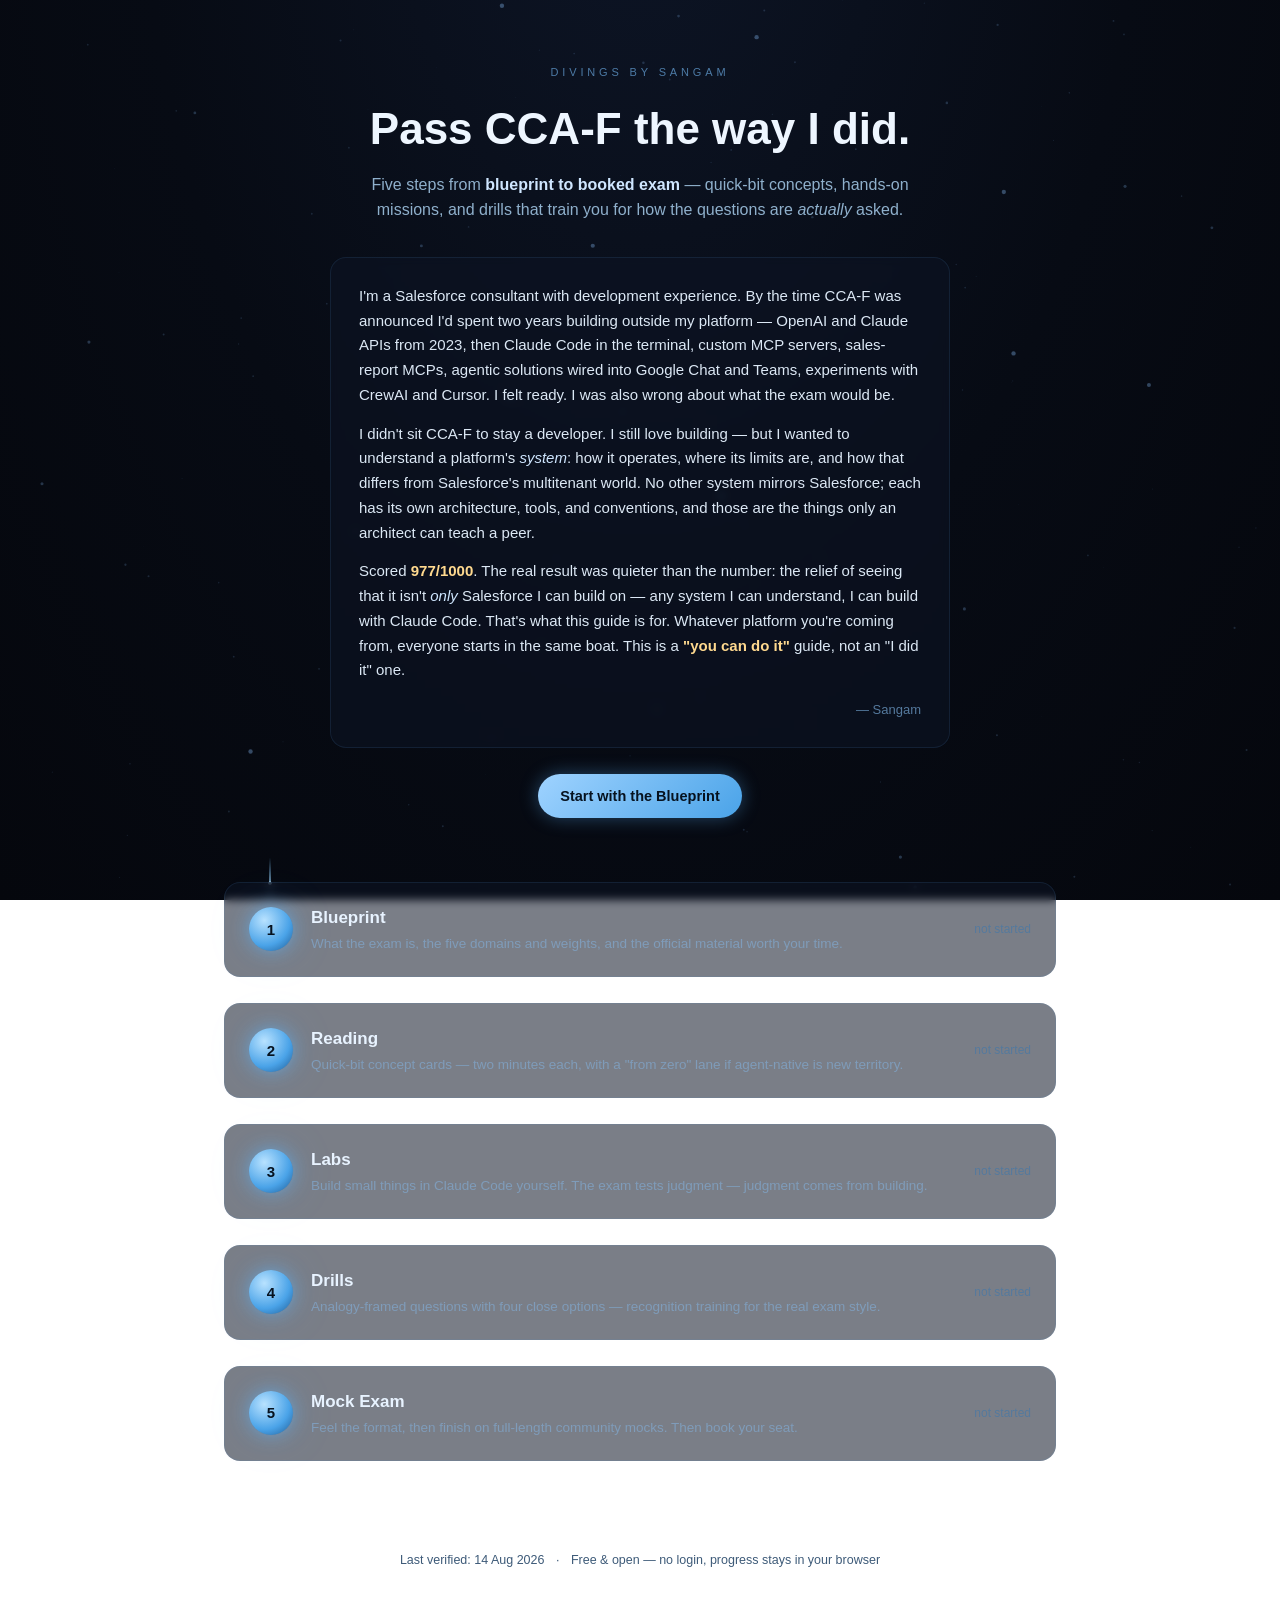
==== demos/scaffold-preview.html @ 406c4ef0 "chore: add smoke-test and preview-build scripts; document deploy setup in CLAUDE.md - scripts/smoke-" ====
<!doctype html>
<html lang="en">
<head>
<meta charset="utf-8">
<meta name="viewport" content="width=device-width, initial-scale=1">
<!-- GENERATED preview bundle: do not edit; run `node scripts/build-preview.js` -->
<title>[Preview] CCA-F Interactive Guide — Divings by Sangam</title>
<meta name="description" content="A free, interactive five-step study guide for the Claude Certified Architect – Foundations exam, built from a 977/1000 pass.">
<style>
/* CCA-F Interactive Guide — base design system (DIV-23)
   Identity: subtle ambient particle system (plan R16).
   Particles render on #ambient behind .wrap; text always sits on calm dark space. */

:root {
  --bg-deep: #05070d;
  --bg-mid: #070b14;
  --bg-glow: #0d1526;
  --ink: #dce8f5;
  --ink-strong: #eef6ff;
  --ink-muted: #8fb0cc;
  --ink-faint: #557a9e;
  --line: rgba(80, 140, 200, 0.14);
  --line-hover: rgba(120, 190, 255, 0.45);
  --card: rgba(13, 21, 38, 0.55);
  --accent: #4aa3e8;
  --accent-soft: rgba(90, 180, 255, 0.55);
  --gold: #f0b34a;
  --gold-soft: rgba(255, 190, 90, 0.55);
  --radius: 16px;
}

* { box-sizing: border-box; margin: 0; padding: 0; }
html { scroll-behavior: smooth; }
html, body { min-height: 100%; }

body {
  background: radial-gradient(ellipse at 50% -20%, var(--bg-glow) 0%, var(--bg-mid) 55%, var(--bg-deep) 100%);
  background-attachment: fixed;
  color: var(--ink);
  font-family: -apple-system, BlinkMacSystemFont, 'Segoe UI', Roboto, sans-serif;
  line-height: 1.55;
  overflow-x: hidden;
}

#ambient { position: fixed; inset: 0; z-index: 0; pointer-events: none; }

.wrap { position: relative; z-index: 1; max-width: 880px; margin: 0 auto; padding: 64px 24px 60px; }

/* ---------- hero ---------- */
.kicker { text-align: center; letter-spacing: 0.35em; text-transform: uppercase; font-size: 11px; color: #4d7ba6; }
.hero h1 { text-align: center; font-size: clamp(28px, 5vw, 44px); font-weight: 650; margin: 14px 0 10px; color: var(--ink-strong); }
.hero .sub { text-align: center; color: var(--ink-muted); font-size: 16px; max-width: 560px; margin: 0 auto; }
.hero .sub strong { color: #cfe6ff; font-weight: 600; }
.hero-cta { text-align: center; margin: 26px 0 0; }
.hero.compact { display: none; } /* hero hides on step pages */

/* hero story (DIV-25) */
.story {
  max-width: 620px; margin: 34px auto 0; padding: 26px 28px;
  background: var(--card); border: 1px solid var(--line); border-radius: var(--radius);
  backdrop-filter: blur(4px);
}
.story p { color: var(--ink); font-size: 15px; line-height: 1.65; }
.story p + p { margin-top: 14px; }
.story strong { color: #ffd98f; font-weight: 600; }
.story em { color: #cfe6ff; }
.story-sign { color: var(--ink-faint) !important; font-size: 13px !important; text-align: right; margin-top: 16px !important; }

/* blocker waypoints inside steps (DIV-25) */
.waypoint {
  margin: 26px 0 8px; padding: 20px 22px;
  border-left: 3px solid var(--gold); border-radius: 0 12px 12px 0;
  background: rgba(90, 65, 20, 0.14);
}
.wp-kicker { font-size: 11px; letter-spacing: 0.25em; text-transform: uppercase; color: #c9a35a; }
.waypoint h3 { font-size: 15.5px; color: #ffe9b8; font-weight: 600; margin-top: 6px; }
.waypoint p:not(.wp-kicker) { margin-top: 8px; color: #d9c08a; font-size: 14px; line-height: 1.6; }
.waypoint strong { color: #ffd98f; }
.waypoint em { color: #ffe9b8; font-style: italic; }

.btn {
  display: inline-block; padding: 11px 22px; border-radius: 999px;
  color: #06121f; text-decoration: none; font-weight: 600; font-size: 14.5px;
  background: linear-gradient(135deg, #9fd3ff, var(--accent));
  box-shadow: 0 0 18px rgba(90, 180, 255, 0.35);
  transition: transform 0.25s, box-shadow 0.25s;
}
.btn:hover { transform: translateY(-1px); box-shadow: 0 0 26px rgba(90, 180, 255, 0.5); }
.btn.ghost {
  background: none; color: #9fd7ff; border: 1px solid #1e3a5a; box-shadow: none;
}
.btn.ghost:hover { border-color: var(--line-hover); }

/* ---------- journey map ---------- */
.map { position: relative; display: flex; flex-direction: column; gap: 26px; margin-top: 64px; }

.step {
  position: relative; display: flex; gap: 18px; align-items: center;
  background: var(--card); border: 1px solid var(--line);
  border-radius: var(--radius); padding: 22px 24px;
  backdrop-filter: blur(4px);
  color: inherit; text-decoration: none;
  transition: border-color 0.3s, transform 0.3s;
}
.step:hover, .step:focus-visible { border-color: var(--line-hover); transform: translateY(-2px); outline: none; }
.step:focus-visible { box-shadow: 0 0 0 2px rgba(120, 190, 255, 0.5); }

.node {
  width: 44px; height: 44px; border-radius: 50%; flex: 0 0 44px;
  display: flex; align-items: center; justify-content: center;
  font-weight: 700; font-size: 15px; color: #06121f;
  background: radial-gradient(circle at 35% 30%, #b8e2ff, var(--accent) 60%, #1d5a94);
  box-shadow: 0 0 18px var(--accent-soft), 0 0 46px rgba(90, 180, 255, 0.18);
}
.step.done .node {
  background: radial-gradient(circle at 35% 30%, #ffe9b8, var(--gold) 60%, #a06614);
  box-shadow: 0 0 18px var(--gold-soft), 0 0 46px rgba(255, 190, 90, 0.18);
}

.step h3 { font-size: 17px; color: #e8f3ff; font-weight: 600; }
.step p { color: #7f9cba; font-size: 13.5px; margin-top: 3px; line-height: 1.45; }
.prog { margin-left: auto; font-size: 12px; color: var(--ink-faint); white-space: nowrap; padding-left: 12px; }
.step.done .prog { color: #c9a35a; }

/* ---------- step page ---------- */
.step-page { margin-top: 40px; }
.crumb { font-size: 13px; margin-bottom: 26px; }
.crumb a { color: #9fd7ff; text-decoration: none; }
.crumb a:hover { text-decoration: underline; }
.step-head { display: flex; align-items: center; gap: 16px; margin-bottom: 8px; }
.step-head .node { width: 38px; height: 38px; flex-basis: 38px; font-size: 13.5px; }
.step-head h2 { font-size: clamp(22px, 4vw, 30px); color: var(--ink-strong); font-weight: 650; }
.step-page .lede { color: var(--ink-muted); font-size: 15.5px; max-width: 640px; }

.placeholder {
  margin-top: 30px; border: 1px dashed rgba(80, 140, 200, 0.25);
  border-radius: var(--radius); padding: 34px 28px; text-align: center;
  color: var(--ink-faint); font-size: 14px; background: rgba(13, 21, 38, 0.35);
}
.placeholder b { color: var(--ink-muted); font-weight: 600; }

.step-nav { display: flex; justify-content: space-between; gap: 12px; margin-top: 34px; }

/* ---------- quick-bit cards (DIV-24) ---------- */
.step-prog { margin-left: auto; font-size: 12.5px; color: var(--ink-faint); white-space: nowrap; }

.cards { display: flex; flex-direction: column; gap: 22px; margin-top: 30px; }

.domain { margin-top: 44px; }
.domain:first-of-type { margin-top: 30px; }
.domain-head { display: flex; align-items: baseline; justify-content: space-between; gap: 14px; border-bottom: 1px solid rgba(80, 140, 200, 0.14); padding-bottom: 8px; }
.domain-head h3 { font-size: 15px; font-weight: 600; color: #a8cbe8; letter-spacing: 0.02em; }
.domain-meta { font-size: 12px; color: var(--ink-faint); white-space: nowrap; }
.domain .cards { margin-top: 18px; }

.card {
  background: var(--card); border: 1px solid var(--line);
  border-radius: var(--radius); padding: 22px 24px;
  backdrop-filter: blur(4px);
  transition: border-color 0.3s;
}
.card:hover { border-color: var(--line-hover); }
.card.read { border-color: rgba(255, 190, 90, 0.28); }

.card-head { display: flex; align-items: baseline; justify-content: space-between; gap: 14px; }
.card-head h3 { font-size: 16.5px; color: var(--ink-strong); font-weight: 600; display: inline; }
.card-head .mins { font-size: 12px; color: var(--ink-faint); margin-left: 10px; }

.mark {
  flex: 0 0 auto; cursor: pointer; font-size: 12.5px; font-weight: 600;
  color: #9fd7ff; background: none; border: 1px solid #1e3a5a; border-radius: 999px;
  padding: 6px 14px; transition: border-color 0.25s, color 0.25s, box-shadow 0.25s;
}
.mark:hover { border-color: var(--line-hover); }
.mark[aria-pressed="true"] {
  color: #ffd98f; border-color: rgba(255, 190, 90, 0.45);
  box-shadow: 0 0 12px rgba(255, 190, 90, 0.18);
}

.card .quick { margin-top: 12px; color: var(--ink); font-size: 14.5px; }
.card .quick p + p { margin-top: 10px; }
.card .quick strong { color: #cfe6ff; }

.card ul { margin: 10px 0 0 20px; }
.card li + li { margin-top: 7px; }
.card a { color: #9fd7ff; text-decoration: none; border-bottom: 1px solid rgba(120, 190, 255, 0.3); transition: border-color 0.25s; }
.card a:hover { border-color: var(--line-hover); }

.lane { margin-top: 12px; border-top: 1px solid rgba(80, 140, 200, 0.10); padding-top: 10px; }
.lane summary {
  cursor: pointer; list-style: none; font-size: 13px; color: #6fa5cf;
  transition: color 0.25s;
}
.lane summary::-webkit-details-marker { display: none; }
.lane summary::before { content: '▸ '; color: var(--ink-faint); }
.lane[open] summary::before { content: '▾ '; }
.lane summary:hover { color: #9fd7ff; }
.lane.twist summary { color: #c9a35a; }
.lane.twist summary:hover { color: #ffd98f; }

.lane-body { margin-top: 10px; color: var(--ink-muted); font-size: 14px; }
.lane-body p + p { margin-top: 10px; }
.lane[open] .lane-body { animation: lane-in 0.35s ease; }
@keyframes lane-in { from { opacity: 0; transform: translateY(-3px); } to { opacity: 1; transform: none; } }

@media (prefers-reduced-motion: reduce) {
  .lane[open] .lane-body { animation: none; }
  .card, .mark { transition: none; }
}

/* ---------- drills (DIV-29) ---------- */
.quiz .scenario { color: var(--ink); font-size: 14.5px; line-height: 1.6; }
.qnum {
  display: inline-block; margin-right: 10px; padding: 2px 9px; border-radius: 999px;
  font-size: 11.5px; font-weight: 700; color: #9fd7ff;
  border: 1px solid #1e3a5a; background: rgba(20, 30, 50, 0.6);
}
.opts { display: flex; flex-direction: column; gap: 10px; margin-top: 16px; }
.opt {
  display: flex; gap: 12px; align-items: flex-start; text-align: left;
  width: 100%; cursor: pointer; font-size: 14px; color: var(--ink);
  background: rgba(20, 30, 50, 0.45); border: 1px solid var(--line);
  border-radius: 10px; padding: 12px 14px;
  transition: border-color 0.25s, background 0.25s, opacity 0.3s;
}
.opt:hover:not([disabled]) { border-color: var(--line-hover); background: rgba(30, 50, 80, 0.5); }
.opt[disabled] { cursor: default; }
.opt .letter {
  flex: 0 0 auto; width: 22px; height: 22px; border-radius: 50%;
  display: flex; align-items: center; justify-content: center;
  font-size: 11.5px; font-weight: 700; color: #9fd7ff;
  border: 1px solid #1e3a5a;
}
.opt.right {
  border-color: rgba(255, 190, 90, 0.55); background: rgba(90, 65, 20, 0.25);
  box-shadow: 0 0 14px rgba(255, 190, 90, 0.15);
}
.opt.right .letter { color: #ffd98f; border-color: rgba(255, 190, 90, 0.5); }
.opt.chosen-wrong { border-color: rgba(140, 160, 190, 0.35); opacity: 0.75; }
.opt.faded { opacity: 0.45; }

.explain { margin-top: 16px; border-top: 1px solid rgba(80, 140, 200, 0.10); padding-top: 12px; }
.explain p { font-size: 13.5px; color: var(--ink-muted); margin-top: 8px; line-height: 1.55; }
.explain p b { color: #8fb8dc; }
.explain .exp-right { color: #d9c08a; }
.explain .exp-right b { color: #ffd98f; }

.drill-foot { text-align: center; margin-top: 36px; }

/* ---------- mock: external panel + booking CTA (DIV-30) ---------- */
.ext-panel { display: flex; flex-direction: column; gap: 14px; margin-top: 18px; }
.ext-mock {
  display: block; text-decoration: none; color: inherit;
  background: var(--card); border: 1px solid var(--line); border-radius: 12px;
  padding: 16px 18px; transition: border-color 0.3s, transform 0.3s;
}
.ext-mock:hover { border-color: var(--line-hover); transform: translateY(-1px); }
.ext-name { display: block; font-size: 14.5px; font-weight: 600; color: #cfe6ff; }
.ext-arrow { color: var(--ink-faint); font-weight: 400; }
.ext-note { display: block; margin-top: 5px; font-size: 13px; color: #7f9cba; line-height: 1.5; }

.book-cta {
  margin-top: 44px; text-align: center; padding: 30px 20px;
  border: 1px solid rgba(255, 190, 90, 0.2); border-radius: var(--radius);
  background: rgba(90, 65, 20, 0.12);
}
.book-cta p { color: #d9c08a; font-size: 14.5px; margin-bottom: 14px; }

/* ---------- footer ---------- */
.foot {
  margin-top: 90px; text-align: center; font-size: 12.5px; color: #3d5a78;
}
.foot .dot { margin: 0 8px; }

/* ---------- responsive ---------- */
@media (max-width: 560px) {
  .wrap { padding: 44px 16px 40px; }
  .step { padding: 18px 16px; }
  .prog { display: none; }
}

/* ---------- reduced motion: ambient animation off (R16) ---------- */
@media (prefers-reduced-motion: reduce) {
  html { scroll-behavior: auto; }
  .step, .btn { transition: none; }
}

</style>
</head>
<body>
<canvas id="ambient" aria-hidden="true"></canvas>

<div class="wrap">
  <header class="hero" id="hero">
    <p class="kicker">Divings by Sangam</p>
    <h1>Pass CCA-F the way I did.</h1>
    <p class="sub">
      Five steps from <strong>blueprint to booked exam</strong> — quick-bit concepts, hands-on
      missions, and drills that train you for how the questions are <em>actually</em> asked.
    </p>
    <div class="story" id="story">
      <!-- filled from CCAF_STORY.hero by app.js -->
    </div>
    <p class="hero-cta" id="hero-cta"><a class="btn" href="#/step/blueprint">Start with the Blueprint</a></p>
  </header>

  <main id="view" aria-live="polite">
    <!-- Journey Map or a step page renders here -->
  </main>

  <footer class="foot">
    <span>Last verified: <time id="last-verified" datetime="2026-08-14">14 Aug 2026</time></span>
    <span class="dot">·</span>
    <span>Free &amp; open — no login, progress stays in your browser</span>
  </footer>
</div>

<script>
/* Ambient particle layer (plan R16) — adapted from the approved reference
   demos/guide-particles-preview.html.
   Exposes window.CCAF_FX = { burst(x, y), setPathElement(el|null) }.
   prefers-reduced-motion: ambient animation fully disabled — static faint dots only. */

(function () {
  const cv = document.getElementById('ambient');
  if (!cv) return;
  const ctx = cv.getContext('2d');
  const reduced = matchMedia('(prefers-reduced-motion: reduce)').matches;
  const DPR = Math.min(devicePixelRatio || 1, 2);

  let W, H;
  function resize() {
    W = cv.width = innerWidth * DPR;
    H = cv.height = innerHeight * DPR;
    cv.style.width = innerWidth + 'px';
    cv.style.height = innerHeight + 'px';
  }
  resize();
  addEventListener('resize', resize);

  // three depth layers of slow drifting particles
  const layers = [
    { n: 90, speed: 0.02, size: 1.0, alpha: 0.35 },
    { n: 60, speed: 0.045, size: 1.6, alpha: 0.5 },
    { n: 30, speed: 0.08, size: 2.2, alpha: 0.7 },
  ];
  const dots = [];
  for (const L of layers) {
    for (let i = 0; i < L.n; i++) {
      dots.push({
        x: Math.random(), y: Math.random(),
        a: Math.random() * Math.PI * 2,
        tw: Math.random() * Math.PI * 2,
        burst: 0, // >0 while flying out of a completion burst
        L,
      });
    }
  }

  // sparks travelling down the journey path (only while a path element is registered)
  let pathEl = null;
  const sparks = [];
  function spawnSpark() {
    if (!pathEl || reduced) return;
    const r = pathEl.getBoundingClientRect();
    if (r.height < 10) return;
    sparks.push({ frac: 0, v: 0.0015 + Math.random() * 0.002 });
    if (sparks.length > 14) sparks.shift();
  }
  setInterval(spawnSpark, 700);

  const mouse = { x: -1e5, y: -1e5 };
  addEventListener('mousemove', (e) => { mouse.x = e.clientX * DPR; mouse.y = e.clientY * DPR; });

  function drawStatic() {
    // reduced-motion: one calm, motionless render
    ctx.clearRect(0, 0, W, H);
    for (const d of dots) {
      ctx.beginPath();
      ctx.fillStyle = `rgba(140,195,255,${d.L.alpha * 0.35})`;
      ctx.arc(d.x * W, d.y * H, d.L.size * DPR, 0, Math.PI * 2);
      ctx.fill();
    }
  }

  function draw(t) {
    requestAnimationFrame(draw);
    const time = t / 1000;
    ctx.clearRect(0, 0, W, H);

    for (const d of dots) {
      const boost = d.burst > 0 ? 40 : 1; // burst particles fly fast, then settle
      d.x += Math.cos(d.a) * d.L.speed * boost / 1000;
      d.y += Math.sin(d.a) * d.L.speed * boost / 1000;
      d.a += Math.sin(time * 0.1 + d.tw) * 0.002;
      if (d.burst > 0) d.burst -= 0.02;
      if (d.x < 0) d.x = 1; if (d.x > 1) d.x = 0;
      if (d.y < 0) d.y = 1; if (d.y > 1) d.y = 0;

      let px = d.x * W, py = d.y * H;
      // particles lean gently away from the cursor
      const dx = px - mouse.x, dy = py - mouse.y;
      const dist2 = dx * dx + dy * dy, R = 120 * DPR;
      if (dist2 < R * R) {
        const dist = Math.sqrt(dist2) + 1;
        const f = (1 - dist / R) * 14 * DPR;
        px += (dx / dist) * f; py += (dy / dist) * f;
      }

      const tw = 0.6 + 0.4 * Math.sin(time * 0.8 + d.tw);
      const warm = d.burst > 0;
      ctx.beginPath();
      ctx.fillStyle = warm
        ? `rgba(255,205,120,${0.5 + d.burst * 0.4})`
        : `rgba(140,195,255,${d.L.alpha * tw * 0.5})`;
      ctx.arc(px, py, d.L.size * DPR * tw, 0, Math.PI * 2);
      ctx.fill();
    }

    // journey-path line + sparks
    if (pathEl) {
      const r = pathEl.getBoundingClientRect();
      if (r.height > 10) {
        const px = (r.left + 46) * DPR; // through the node centers
        const yTop = r.top * DPR, yBot = r.bottom * DPR;
        const grad = ctx.createLinearGradient(0, yTop, 0, yBot);
        grad.addColorStop(0, 'rgba(120,190,255,0.10)');
        grad.addColorStop(1, 'rgba(120,190,255,0.03)');
        ctx.strokeStyle = grad;
        ctx.lineWidth = 1 * DPR;
        ctx.beginPath(); ctx.moveTo(px, yTop); ctx.lineTo(px, yBot); ctx.stroke();

        for (let i = sparks.length - 1; i >= 0; i--) {
          const s = sparks[i];
          s.frac += s.v;
          if (s.frac >= 1) { sparks.splice(i, 1); continue; }
          const yv = yTop + (yBot - yTop) * s.frac;
          const tail = 26 * DPR;
          const g = ctx.createLinearGradient(px, yv - tail, px, yv);
          g.addColorStop(0, 'rgba(120,200,255,0)');
          g.addColorStop(1, 'rgba(160,215,255,0.8)');
          ctx.strokeStyle = g;
          ctx.lineWidth = 1.6 * DPR;
          ctx.beginPath(); ctx.moveTo(px, yv - tail); ctx.lineTo(px, yv); ctx.stroke();
          ctx.beginPath();
          ctx.fillStyle = 'rgba(200,235,255,0.9)';
          ctx.arc(px, yv, 1.8 * DPR, 0, Math.PI * 2);
          ctx.fill();
        }
      }
    }
  }

  window.CCAF_FX = {
    /* gentle completion burst at viewport coords (CSS px) */
    burst(x, y) {
      if (reduced) return;
      for (let i = 0; i < 26; i++) {
        const d = dots[(Math.random() * dots.length) | 0];
        d.x = (x * DPR) / W; d.y = (y * DPR) / H;
        d.a = Math.random() * Math.PI * 2;
        d.burst = 1;
      }
    },
    /* element the path sparks should follow (the .map), or null on step pages */
    setPathElement(el) { pathEl = el; sparks.length = 0; },
  };

  if (reduced) { drawStatic(); addEventListener('resize', drawStatic); }
  else requestAnimationFrame(draw);
})();

</script>
<script>
/* Card content registry. Content tickets (DIV-26..30) fill this per step;
   the two Reading cards below are SAMPLES proving the card system (DIV-24)
   and will be replaced during the DIV-27 content pass.
   Shape: { stepId: [{ id, title, minutes, quick, fromZero, examTwist }] }
   All strings are first-party authored HTML — no user or third-party input. */

window.CCAF_CARDS = {
  blueprint: [
    {
      id: 'exam-at-a-glance',
      title: 'The exam at a glance',
      minutes: 2,
      quick: `
        <p>CCA-F is a <strong>proctored, 60-question multiple-choice exam</strong> taken in
        <strong>120 minutes</strong> for <strong>$125</strong>, delivered through Pearson VUE —
        online with a webcam proctor, or at a test center. Results are reported on a scaled
        score out of 1000. The questions are scenario-based: they describe a situation and ask
        for the best architectural judgment, not a definition.</p>`,
      fromZero: `
        <p>Never taken a proctored cert? "Proctored" means a live invigilator checks your ID and
        watches via webcam — clear desk, no second monitor, no phone. Book through the official
        certification page (below); online slots are usually available within days. If your
        home setup is unreliable, a Pearson VUE test center removes all the tech risk.</p>`,
      examTwist: `
        <p>120 minutes for 60 questions sounds generous — it isn't, because every question is a
        paragraph-long scenario. Budget <strong>~90 seconds a question</strong>, flag anything
        that drags, and bank the saved time for the flagged ones. Finishing the first pass with
        20 minutes to review beats agonizing sequentially.</p>`,
    },
    {
      id: 'five-domains',
      title: 'The five domains and their weights',
      minutes: 2,
      quick: `
        <p>Everything on the exam maps to five weighted domains:</p>
        <ul>
          <li><strong>Agentic Architecture &amp; Orchestration — 27%</strong></li>
          <li><strong>Claude Code Configuration &amp; Workflows — 20%</strong></li>
          <li><strong>Prompt Engineering &amp; Structured Output — 20%</strong></li>
          <li><strong>Tool Design &amp; MCP Integration — 18%</strong></li>
          <li><strong>Context Management &amp; Reliability — 15%</strong></li>
        </ul>`,
      fromZero: `
        <p>In one line each: <em>agentic architecture</em> = when to use one agent, many agents,
        or none at all; <em>Claude Code</em> = configuring the CLI/agent harness (CLAUDE.md,
        hooks, skills, permissions); <em>prompt engineering</em> = getting reliable, structured
        answers; <em>tool design/MCP</em> = giving Claude well-shaped tools and integrations;
        <em>context management</em> = living within the context window without losing the plot.</p>`,
      examTwist: `
        <p>Weights are your study budget: the heaviest domain (27%) supplies roughly one in four
        questions, so a shaky day on agent orchestration costs more than one on context
        management. Read the blueprint's task statements literally — each one is the seed of a
        scenario you'll recognize on exam day.</p>`,
    },
    {
      id: 'official-sources',
      title: 'Official material worth your time',
      minutes: 2,
      quick: `
        <p>Start from the source before any community content:</p>
        <ul>
          <li><a href="https://anthropic-partners.skilljar.com/claude-certified-architect-foundations-certification" target="_blank" rel="noopener">Official certification page</a> — registration ($125), the exam guide &amp; blueprint PDF, and the exam policies. The blueprint's domain/task breakdown is what this whole guide is organized around.</li>
          <li><a href="https://platform.claude.com/docs" target="_blank" rel="noopener">Claude platform docs</a> — the API, tool use, MCP, structured outputs, context management: the primary material the exam draws on.</li>
          <li><a href="https://code.claude.com/docs" target="_blank" rel="noopener">Claude Code docs</a> — configuration, CLAUDE.md, hooks, skills, and workflows: the second-heaviest exam domain.</li>
          <li><a href="https://www.freecodecamp.org/news/claude-certified-architect-foundations-prep-for-anthropic-s-new-certification-exam/" target="_blank" rel="noopener">freeCodeCamp prep course</a> — a free full-length video course if you want a lecture format alongside this guide.</li>
        </ul>`,
      fromZero: `
        <p>Suggested order: skim the official exam guide PDF once (don't study it — just learn
        the map), then come back here and work the five steps. The PDF's task statements will
        feel abstract now and obvious by the time you finish the Drills step.</p>`,
      examTwist: `
        <p>When two study sources disagree, <strong>the blueprint wins</strong>. Community
        guides (this one included) lag behind blueprint revisions — check the "last verified"
        date in the footer, and if the official PDF changed recently, trust it over any
        summary.</p>`,
    },
  ],
  reading: [
    {
      id: 'workflow-or-agent',
      domain: 'agentic',
      title: 'Workflow or agent? The first fork',
      minutes: 2,
      quick: `
        <p>The first architectural question is never "which model" — it's <strong>how much
        autonomy the problem needs</strong>. If the steps are known in advance (classify, then
        extract, then format), build a <em>workflow</em>: fixed steps with LLM calls inside.
        If the model must decide its own path — which tools, how many steps, when it's done —
        that's an <em>agent</em>. Workflows are cheaper, faster, and easier to debug; agents
        buy flexibility at the cost of predictability.</p>`,
      fromZero: `
        <p>Salesforce lens: a workflow is a <em>Flow</em> — every branch drawn in advance. An
        agent is like handing a case to a senior rep: you define the goal and the tools they
        may use, and they choose the path. You'd never hire a rep to do what a Flow does
        reliably for free — same rule here.</p>`,
      examTwist: `
        <p>Scenarios describing a <strong>repeatable, well-defined pipeline</strong> are bait
        for over-engineering: the "build an autonomous agent" option sounds impressive and is
        wrong. Pick the fixed workflow/chained-calls answer whenever the steps are knowable in
        advance. The reverse trap exists too — genuinely open-ended tasks where a rigid
        pipeline would fail.</p>`,
    },
    {
      id: 'single-vs-multi',
      domain: 'agentic',
      title: 'One agent beats five — until it doesn\'t',
      minutes: 2,
      quick: `
        <p>Default to <strong>one agent with good tools</strong>. Add more agents only when a
        real constraint forces it: context that won't fit one window, genuinely parallel
        workstreams, or subtasks needing different instructions or permissions. Every added
        agent brings coordination cost — handoffs lose information, and failures multiply.</p>`,
      fromZero: `
        <p>Think of one admin with the right permission sets versus a committee. The committee
        wins only when the work truly splits — separate territories, separate skills. Otherwise
        meetings (agent handoffs) eat all the gains.</p>`,
      examTwist: `
        <p>Multi-agent options glitter on the exam. The correct answer is usually the
        <strong>simplest architecture that satisfies the stated constraint</strong> — and the
        constraint is in the scenario's wording: "research spans dozens of documents in
        parallel" justifies subagents; "handle a support ticket" does not.</p>`,
    },
    {
      id: 'orchestrator-workers',
      domain: 'agentic',
      title: 'Orchestrator and subagents',
      minutes: 2,
      quick: `
        <p>The workhorse multi-agent pattern: a <strong>lead agent decomposes the task</strong>
        and dispatches scoped subagents, each with its <em>own clean context window</em> and a
        narrow brief. Subagents return summaries, not transcripts — the orchestrator holds the
        big picture and integrates results. Use it for parallel research, wide codebase sweeps,
        or specialist review passes.</p>`,
      fromZero: `
        <p>It's case swarming: a triage lead breaks a messy escalation into work items and
        routes each to a specialist queue. No specialist reads the whole case history — each
        gets exactly the slice they need, and the lead assembles the resolution.</p>`,
      examTwist: `
        <p>Cue phrases that point here: "context window fills up," "independent
        investigations," "parallel exploration," "specialist reviewers." When the scenario
        stresses <strong>isolation of contexts</strong> or <strong>fan-out</strong>, the answer
        is orchestrator + subagents — not one bigger prompt, and not fine-tuning.</p>`,
    },
    {
      id: 'api-sdk-code',
      domain: 'agentic',
      title: 'Messages API, Agent SDK, or Claude Code?',
      minutes: 2,
      quick: `
        <p>Three ways to build, in rising order of built-in machinery: the <strong>Messages
        API</strong> gives raw model access — you own the loop, tool execution, and state. The
        <strong>Agent SDK</strong> ships the agentic harness (tool loop, file access, subagents,
        hooks) as a library for production apps. <strong>Claude Code</strong> is the same
        harness as an interactive developer tool. Rule of thumb: API for custom control,
        SDK for shipping agents, Claude Code for building software with an agent.</p>`,
      fromZero: `
        <p>Rough analogy: Messages API is raw Apex — total control, you write everything. The
        Agent SDK is the platform's standard objects and automation — proven machinery you
        configure instead of rebuild. Claude Code is the setup UI on top. Choose by how much
        of the machine you want to own.</p>`,
      examTwist: `
        <p>Scenario says "team needs a production agent with tool use and file access,
        <em>minimal harness code</em>" → Agent SDK. "Fine-grained control over every token and
        a custom execution loop" → Messages API. "Developers automating their own workflow" →
        Claude Code. The wrong options are the same three names shuffled — match the
        <strong>ownership level</strong>, not the buzzword.</p>`,
    },
    {
      id: 'autonomy-brakes',
      domain: 'agentic',
      title: 'Autonomy needs brakes',
      minutes: 2,
      quick: `
        <p>Agent safety is an <strong>architecture property, not a prompt property</strong>.
        Instructions steer probabilistically; for actions that are irreversible or expensive —
        deletes, payments, sending messages — you gate with mechanisms: permission allowlists,
        human approval on specific tools, sandboxed execution, and least-privilege credentials.
        The prompt says "be careful"; the harness makes careless impossible.</p>`,
      fromZero: `
        <p>Exactly like an approval process on a high-value opportunity: the rep (agent) can
        draft anything, but the discount doesn't ship until a manager clicks approve. Profiles
        and field-level security exist because "please don't touch that" isn't a control.</p>`,
      examTwist: `
        <p>When a scenario involves a destructive or customer-visible action, the answer
        involving <strong>deterministic gating</strong> (approval step, permission rule, scoped
        credentials) beats every "improve the system prompt" option. Prompts are probabilistic;
        hooks and permissions are deterministic — the exam tests whether you know which layer
        to reach for.</p>`,
    },
    {
      id: 'measure-agents',
      domain: 'agentic',
      title: 'You can\'t improve what you don\'t measure',
      minutes: 2,
      quick: `
        <p>Production agents need <strong>evals</strong>: a fixed set of representative tasks,
        scored automatically (exact checks, rubric graders, or LLM-as-judge), run on every
        change. Without them, prompt edits are vibes — a fix for one case silently breaks
        three others. Start small: a dozen real cases beats a hundred synthetic ones.</p>`,
      fromZero: `
        <p>This is your regression suite and UAT rolled into one. You'd never deploy an Apex
        change without tests green; don't ship a prompt or tool change without the eval set
        green either.</p>`,
      examTwist: `
        <p>Cue: "quality dropped after we changed the prompt — what should the team have done?"
        The answer is <strong>establish evals/baselines before iterating</strong>, not "use a
        bigger model" and not "add more instructions." Anything resembling measure-first is
        usually the intended choice.</p>`,
    },
    {
      id: 'claude-md-brief',
      domain: 'claude-code',
      title: 'CLAUDE.md is your standing brief',
      minutes: 2,
      quick: `
        <p><strong>CLAUDE.md</strong> is a file at your project root that Claude Code loads
        into every session: conventions, commands, architecture notes, rules. It's how a team
        gets consistent behavior without re-explaining the project each time. Keep it short and
        binding — a page of load-bearing rules beats ten pages of description, because every
        line spends context budget on every request.</p>`,
      fromZero: `
        <p>Think of the onboarding doc you wish every new admin read before touching your org —
        except here it's actually read, every single session, automatically. What goes in it:
        "tests run with X," "never edit generated files," "deploys work like Y."</p>`,
      examTwist: `
        <p>Cue: "the team keeps getting inconsistent behavior across sessions" or "how do we
        make the agent follow project conventions?" The answer is a checked-in CLAUDE.md — not
        longer per-request prompts, and not a bigger model. If the scenario stresses
        <em>persistence across sessions</em>, it's this.</p>`,
    },
    {
      id: 'hooks-deterministic',
      domain: 'claude-code',
      title: 'Hooks: rules that cannot be ignored',
      minutes: 2,
      quick: `
        <p>Instructions in prompts are <em>probabilistic</em> — usually followed, never
        guaranteed. <strong>Hooks</strong> are shell commands that run automatically on events
        (before a tool call, after an edit, on session start) and can block, modify, or react
        deterministically. Policy that must hold 100% of the time — "never touch prod config,"
        "always run the formatter" — belongs in a hook, not a sentence.</p>`,
      fromZero: `
        <p>Salesforce lens: a prompt instruction is a help-text asking users to be careful; a
        hook is the validation rule that simply won't let the record save. You already know
        which one auditors trust.</p>`,
      examTwist: `
        <p>The word <strong>"must"</strong> or <strong>"never"</strong> in a scenario is the
        tell. Options offering "add it to the system prompt" are the trap; enforcement
        questions want the deterministic mechanism — a hook, a permission rule, or both.</p>`,
    },
    {
      id: 'skills-package-workflows',
      domain: 'claude-code',
      title: 'Skills: packaged, repeatable workflows',
      minutes: 2,
      quick: `
        <p>A <strong>skill</strong> is a folder of instructions (plus optional scripts and
        resources) that Claude loads on demand for a specific kind of task — a release
        checklist, a review playbook, a house writing style. Slash commands invoke them
        explicitly. Skills turn "the prompt that worked" into a versioned, shareable asset
        instead of something living in one person's chat history.</p>`,
      fromZero: `
        <p>Like a Flow template or a macro for your best procedure: written once by the person
        who knows it best, then run consistently by everyone else. If you find yourself pasting
        the same instructions twice, that's a skill asking to exist.</p>`,
      examTwist: `
        <p>Cue: "a multi-step process the team performs repeatedly" or "how do we standardize
        this workflow across the team?" → package it as a skill. Distinguish from CLAUDE.md
        (always-on project rules) — skills are <em>on-demand procedures</em>.</p>`,
    },
    {
      id: 'permissions-least-privilege',
      domain: 'claude-code',
      title: 'Permissions: least privilege for agents',
      minutes: 2,
      quick: `
        <p>Claude Code asks before running tools; <strong>permission settings and
        allowlists</strong> decide what runs without asking, what always asks, and what's
        denied outright. Production posture is least privilege: pre-approve the safe and
        routine (read files, run tests), gate the dangerous (network, deletes, credentials),
        and scope access to the directories the task actually needs.</p>`,
      fromZero: `
        <p>Profiles and permission sets, but for an agent: nobody gives every user Modify All
        Data just to close cases. Same instinct — grant the minimum that lets the work
        happen, and widen deliberately, not by default.</p>`,
      examTwist: `
        <p>Scenarios about <strong>unattended or CI-based</strong> agent runs turn on this:
        with no human at the prompt, the answer is a pre-configured allowlist plus denied
        dangerous actions — not "the agent will ask" (it can't) and not full autonomy.</p>`,
    },
    {
      id: 'headless-ci',
      domain: 'claude-code',
      title: 'Beyond the terminal: headless and CI',
      minutes: 2,
      quick: `
        <p>Claude Code isn't only interactive: it runs <strong>headless</strong> — scripted
        invocations with a prompt, pre-set permissions, and structured output — which is how
        you wire it into CI pipelines, scheduled jobs, and automation (review every PR, triage
        new issues, refresh docs). The same configuration surface (CLAUDE.md, hooks, skills,
        allowlists) governs both modes, so behavior stays consistent.</p>`,
      fromZero: `
        <p>Interactive mode is you working the org by hand; headless is the scheduled batch
        job. Same permissions model underneath — which is exactly why the permissions card
        matters before this one.</p>`,
      examTwist: `
        <p>Cue: "automatically on every pull request" or "nightly." The intended answer runs
        Claude Code non-interactively inside the pipeline with explicit permissions — watch
        for wrong options that assume a human approving each step.</p>`,
    },
    {
      id: 'system-prompt-contract',
      domain: 'prompting',
      title: 'The system prompt is a contract',
      minutes: 2,
      quick: `
        <p>Stable behavior lives in the <strong>system prompt</strong>: role, tone, hard
        constraints, output format, what to do when unsure. Per-message prompts carry the
        variable part — the task at hand. Specific beats vague ("cite the section number for
        every claim" vs "be accurate"), and positive instruction beats prohibition ("answer
        only from the provided document" vs "don't make things up").</p>`,
      fromZero: `
        <p>It's the job description versus the daily task list. You don't re-negotiate
        someone's role in every meeting — and if an assistant keeps making the same mistake,
        you fix the job description once, not every conversation.</p>`,
      examTwist: `
        <p>Cue: "the assistant repeatedly does X across many conversations." Recurring-behavior
        problems are <strong>system-prompt problems</strong>; one-off task problems are user-prompt
        problems. Options that patch a systemic issue with a per-message tweak are the trap.</p>`,
    },
    {
      id: 'structured-output-json',
      domain: 'prompting',
      title: 'JSON you can actually parse',
      minutes: 2,
      quick: `
        <p>When output feeds code, don't ask nicely — <strong>enforce structure</strong>. The
        reliable ladder: use the API's structured-output / schema features where available;
        otherwise define a tool whose input schema <em>is</em> your desired shape; validate
        the result and retry on failure. Free-text JSON requests ("respond only in JSON,
        please") are the fragile bottom rung.</p>`,
      fromZero: `
        <p>It's the difference between a required field with a data type and a free-text box
        with a pleading label. Integrations get built on the first kind. Schema = field
        definitions; validation = your required-field rules.</p>`,
      examTwist: `
        <p>Cue: "a downstream system consumes the response" or "parsing fails intermittently."
        The intended answer enforces a schema (structured outputs or tool definitions +
        validation), never "improve the prompt wording" alone. All four options will mention
        JSON — pick the <em>enforced</em> one.</p>`,
    },
    {
      id: 'few-shot-examples',
      domain: 'prompting',
      title: 'Show, don\'t tell: examples steer',
      minutes: 2,
      quick: `
        <p>Two or three well-chosen <strong>examples</strong> in the prompt beat paragraphs of
        adjectives. Examples nail down format, tone, and — most valuable — <em>edge-case
        handling</em>: include one example of a tricky input done right (empty input, mixed
        language, a borderline judgment call) and the model generalizes the pattern. Update the
        examples when you see a new failure class.</p>`,
      fromZero: `
        <p>Training a new teammate, you don't hand them ten pages of style guidance — you show
        them three great past cases and one nightmare case handled well. Prompts work the same
        way.</p>`,
      examTwist: `
        <p>Cue: "output format is inconsistent" or "handles unusual inputs badly." Adding
        few-shot exemplars (especially of the failing case) is usually the intended fix —
        cheaper than fine-tuning, more reliable than more adjectives. "Fine-tune a custom
        model" for a formatting problem is the classic over-reach distractor.</p>`,
    },
    {
      id: 'let-it-think',
      domain: 'prompting',
      title: 'Complex task? Let the model think',
      minutes: 2,
      quick: `
        <p>For multi-constraint reasoning — planning, math, tricky tradeoffs — give the model
        room to <strong>work before answering</strong>: extended thinking where the API offers
        it, or prompts that request explicit reasoning steps first. Decomposing one giant ask
        into stages (analyze → plan → produce) buys the same effect. The tradeoff is real:
        thinking costs tokens and latency, so switch it on for hard problems, not everything.</p>`,
      fromZero: `
        <p>You wouldn't ask an architect to blurt a final design in one breath; you'd expect
        working notes first. Same principle — and like billable hours, you spend deliberation
        where the decision is expensive, not on routine lookups.</p>`,
      examTwist: `
        <p>Cue: "fails on complex multi-step reasoning but simple queries are fine." Intended
        answer: enable extended thinking / step-wise reasoning or decompose the task — not
        raising temperature (that adds randomness, not rigor) and not just a bigger context.</p>`,
    },
    {
      id: 'mcp-in-90s',
      domain: 'tools-mcp',
      title: 'MCP in 90 seconds',
      minutes: 2,
      quick: `
        <p>The <strong>Model Context Protocol (MCP)</strong> is an open standard for connecting
        Claude to outside tools and data. An <em>MCP server</em> wraps a system (a database, an
        API, your email) and exposes three things: <strong>tools</strong> Claude can call,
        <strong>resources</strong> it can read, and <strong>prompts</strong> it can reuse.
        Claude discovers what a server offers at runtime — no hardcoding.</p>`,
      fromZero: `
        <p>Coming from Salesforce? Think of an MCP server like a <em>Named Credential plus an
        Apex callout wrapper</em> rolled into one reusable integration: it hides the messy
        connection details and presents a clean, discoverable interface. Instead of Salesforce
        calling out, though, it's Claude deciding <em>when</em> to use the integration based on
        your request.</p>`,
      examTwist: `
        <p>The exam rarely says "MCP." It describes a scenario — <em>"an agent needs live access
        to an internal inventory system through a standardized interface"</em> — and the options
        blur MCP with function calling, RAG, and fine-tuning. Cue to watch for:
        <strong>standardized/reusable interface to external systems</strong> → MCP. One-off
        function the model calls → tool use. Injecting documents into context → RAG.</p>`,
    },
    {
      id: 'tool-design-junior',
      domain: 'tools-mcp',
      title: 'Design tools for a bright junior colleague',
      minutes: 2,
      quick: `
        <p>The model only knows what your tool tells it. Good tools have a <strong>name that
        says what they do</strong>, a description that says <em>when to use them</em> (and when
        not to), few and unambiguous parameters, and outputs trimmed to what the next decision
        needs. One well-scoped tool beats three overlapping ones — overlap is where agents
        pick wrong.</p>`,
      fromZero: `
        <p>Write the tool description the way you'd brief a sharp new hire on a system they've
        never seen: what it's for, when to reach for it, what the fields mean. If two systems
        do nearly the same thing, you'd tell the hire which one wins — your descriptions must
        do the same.</p>`,
      examTwist: `
        <p>Cue: "the agent calls the wrong tool" or "passes bad parameters." The intended fix
        is almost always <strong>improve the tool interface</strong> — clearer descriptions,
        merged overlapping tools, tighter schemas — not scolding the model in the system
        prompt and not more examples.</p>`,
    },
    {
      id: 'tool-errors-teach',
      domain: 'tools-mcp',
      title: 'Error messages are prompts too',
      minutes: 2,
      quick: `
        <p>Whatever a tool returns — success or failure — becomes <strong>text the model reads
        and reasons over</strong>. "Error 400" teaches nothing; "date must be YYYY-MM-DD; you
        sent 14/08/2026" lets the agent fix itself on the next call. Design errors as
        instructions: say what went wrong, what valid looks like, and what to try instead.
        Make destructive operations idempotent so a confused retry can't double-fire.</p>`,
      fromZero: `
        <p>Same philosophy as a good validation rule message: "Close date must be in the
        current fiscal quarter" fixes the record; "FIELD_CUSTOM_VALIDATION_EXCEPTION" creates a
        support ticket. Agents are your fastest, most literal users — they act on exactly what
        the error says.</p>`,
      examTwist: `
        <p>Cue: "the agent gets stuck retrying a failing call." Look for the answer that
        <strong>improves the error surface</strong> (actionable message, recoverable design)
        over adding retries, raising limits, or prompt nagging — the exam loves testing that
        you treat tool output as part of the conversation.</p>`,
    },
    {
      id: 'retrieve-dont-stuff',
      domain: 'context',
      title: 'Retrieve, don\'t stuff',
      minutes: 2,
      quick: `
        <p>When the knowledge base outgrows the context window, the answer is
        <strong>retrieval</strong>: index the documents (typically as embeddings in a vector
        store), fetch only the passages relevant to the current question, and put those in
        context with citations. Stuffing everything in is slower, costlier, and buries the
        signal; retrieval scales with your corpus while the context stays lean.</p>`,
      fromZero: `
        <p>You don't attach the entire knowledge base to every case — you search it and quote
        the two articles that match. RAG (retrieval-augmented generation) is that reflex,
        automated: search first, then answer from what you found.</p>`,
      examTwist: `
        <p>Cue: "documentation is far larger than the context window" or "answers must cite
        current internal docs." Intended answer: retrieval/RAG. Classic distractors:
        fine-tuning (wrong — that bakes in stale knowledge, doesn't cite) and "use the model
        with the biggest window" (delays the problem, doesn't solve it).</p>`,
    },
    {
      id: 'compact-on-purpose',
      domain: 'context',
      title: 'Compaction: forgetting on purpose',
      minutes: 2,
      quick: `
        <p>Long sessions degrade because the window fills with stale turns and bulky tool
        output. <strong>Compaction</strong> fixes it: summarize the conversation so far, keep
        the goal, decisions, and recent state verbatim, and drop the rest. Do it proactively
        at boundaries (a subtask finishing) rather than waiting for the hard limit — what
        survives compaction is a design decision, not luck.</p>`,
      fromZero: `
        <p>It's the shift-change handoff: the outgoing nurse doesn't recite eight hours of
        events — they hand over a tight summary plus the current chart. The next shift works
        fine because the <em>right</em> things survived.</p>`,
      examTwist: `
        <p>Cue: "quality degrades as the conversation grows." Intended answer: summarize or
        compact the history (or hand off to a fresh context with a summary). Distractors:
        bigger model, higher temperature, more instructions — none address the filling
        window.</p>`,
    },
    {
      id: 'context-budget',
      domain: 'context',
      title: 'The context window is a budget',
      minutes: 2,
      quick: `
        <p>Everything Claude "sees" in a conversation — system prompt, history, tool results,
        your files — must fit one <strong>context window</strong>. It's a hard budget: when it
        runs low, something must be dropped, summarized, or compacted. Good agent design treats
        context as a resource to <em>spend deliberately</em>, not a bottomless log.</p>`,
      fromZero: `
        <p>Salesforce analogy: <em>governor limits</em>. You never design an Apex job assuming
        unlimited SOQL calls; you design around the ceiling. Same instinct here — long agent
        sessions need summarization, scoped retrieval, or sub-agents the way batch jobs need
        chunking.</p>`,
      examTwist: `
        <p>Watch for scenarios like <em>"the assistant's answers degrade in long support
        conversations."</em> The four options will all sound plausible (bigger model! more
        instructions!). The exam wants the <strong>context-management</strong> move:
        summarize/compact the history, or fetch only what's relevant instead of carrying
        everything forward.</p>`,
    },
  ],
};

/* Hero story + blocker waypoints (DIV-25) — Sangam's words, edited for length.
   Waypoints render inside the step they belong to (stepId), above the cards. */
window.CCAF_STORY = {
  hero: {
    lead: `I'm a Salesforce consultant with development experience. By the time CCA-F was
      announced I'd spent two years building outside my platform — OpenAI and Claude APIs
      from 2023, then Claude Code in the terminal, custom MCP servers, sales-report MCPs,
      agentic solutions wired into Google Chat and Teams, experiments with CrewAI and
      Cursor. I felt ready. I was also wrong about what the exam would be.`,
    why: `I didn't sit CCA-F to stay a developer. I still love building — but I wanted to
      understand a platform's <em>system</em>: how it operates, where its limits are, and
      how that differs from Salesforce's multitenant world. No other system mirrors
      Salesforce; each has its own architecture, tools, and conventions, and those are the
      things only an architect can teach a peer.`,
    result: `Scored <strong>977/1000</strong>. The real result was quieter than the number:
      the relief of seeing that it isn't <em>only</em> Salesforce I can build on — any system
      I can understand, I can build with Claude Code. That's what this guide is for. Whatever
      platform you're coming from, everyone starts in the same boat. This is a
      <strong>"you can do it"</strong> guide, not an "I did it" one.`,
  },
  waypoints: [
    {
      stepId: 'blueprint',
      title: 'Blocker 1 — "Are there enough good sources?"',
      body: `Less of a wall than I expected — the official courses were more than enough for the
        basics, and I ran a peer-group prep in two phases (Claude Code for building, then Claude
        Code for agentic work), teaching MCP sessions internally along the way. What no course
        gave me was the <strong>hands-on</strong>: build something real before you sit the exam.
        The blueprint tells you <em>what</em>; only building tells you <em>how it actually
        behaves</em>. That's why this guide has a Labs step and not just reading.`,
    },
    {
      stepId: 'reading',
      title: 'Blocker 2 — the mindset shift, and the day the questions changed',
      body: `Crossing from CRM thinking to agent-native architecture was the hardest part —
        and I hadn't been "prepping" at all; there was never a moment I thought "I'll take the
        exam." I'd just been building since 2023. That accidental practice was what made the
        concepts click. Then the exam itself moved the goalposts: <strong>the scenarios were
        framed nothing like where I'd come from</strong>. Every question was a situation, never
        a definition. The "how the exam twists this" lane on every card below exists because
        of that day.`,
    },
    {
      stepId: 'drills',
      title: 'Blocker 3 — the terminology and limitations wall',
      body: `Salesforce has one glossary; you memorize it once. Here you're not learning one
        system, you're building across many — MCP, the Agent SDK, context engineering, context
        loading, skills — and each brings its own vocabulary and its own limits that matter in
        practice. What made it stick was building with all of them: <em>Lumi</em>, my family
        co-pilot; <em>Nexus</em>, my chief of staff; <em>Sift</em>, an MCP server for my email;
        and <em>Sotto</em>, voice-AI dictation. I'm working to open-source all of them, with
        the learnings from building agentic AI along the way. That's my confession and my
        whole method: <strong>build, learn, and then you can crack CCA-F.</strong>`,
    },
  ],
};

/* Labs: build-it-yourself missions (DIV-28). Same card mechanics, different lanes:
   quick = the mission brief, lane 1 = outline, lane 2 = self-check.
   minutes here = rough build effort, not reading time. */
const MISSION_LANES = {
  zeroLabel: 'Mission outline',
  twistLabel: 'Self-check — can you answer these?',
  markLabels: ['Mark mission complete', '✓ Mission complete'],
};

/* Drills (DIV-29): original analogy-style questions written for this guide from
   the public blueprint's concepts. Scenario never names the concept; four close
   options; every option's explanation teaches the recognition cue.
   Shape: { id, domain, scenario, options: [{ text, explain }], correct } */
window.CCAF_DRILLS = [
  {
    id: 'q-loan-pipeline',
    domain: 'agentic',
    scenario: `A lending company processes thousands of applications daily. Every application goes through the same three stages: pull key fields from uploaded documents, check them against eligibility rules, and produce a draft decision letter. The team wants to add Claude to speed this up. What should they build?`,
    correct: 1,
    options: [
      { text: 'An autonomous agent with document, rules, and drafting tools that decides how to handle each application', explain: 'Tempting because "agent" sounds like the modern answer — but autonomy buys nothing here and costs predictability. The steps never vary.' },
      { text: 'A fixed three-stage pipeline of model calls with validation checks between stages', explain: 'Correct. When the steps are known in advance and repeated at volume, a deterministic workflow with gates is cheaper, faster, auditable, and easier to debug.' },
      { text: 'An orchestrator that spawns a subagent per application section', explain: 'Subagents solve context isolation and parallel exploration — neither is the bottleneck in a short, linear, per-document flow.' },
      { text: 'A single comprehensive prompt asking the model to do all three stages at once', explain: 'Loses the between-stage validation the business needs; one bad extraction silently corrupts the decision letter.' },
    ],
  },
  {
    id: 'q-forty-contracts',
    domain: 'agentic',
    scenario: `A compliance team must review 40 vendor contracts against a new data-privacy policy by Friday. Each contract can be reviewed independently, and leadership wants a one-page summary per contract plus an overall risk roll-up. Which architecture fits best?`,
    correct: 2,
    options: [
      { text: 'One long session reviewing contracts sequentially to maintain full awareness across all documents', explain: 'The context window fills long before contract 40; early findings degrade and the session slows. Cross-contract awareness isn\'t needed — reviews are independent.' },
      { text: 'A model with the largest available context window, loading all 40 contracts at once', explain: 'Even when everything technically fits, relevant details compete for attention and per-contract quality drops. Big windows delay the problem; they don\'t decompose it.' },
      { text: 'A lead agent dispatching one scoped review per contract, each returning a structured summary it rolls up', explain: 'Correct. Independent subtasks + parallel deadline + summaries-not-transcripts is the orchestrator/subagent signature.' },
      { text: 'Fine-tuning a model on the company\'s past contract reviews first', explain: 'Weeks of work for a Friday deadline, and it doesn\'t address the volume problem at all — a classic over-investment distractor.' },
    ],
  },
  {
    id: 'q-refund-gate',
    domain: 'agentic',
    scenario: `A support agent built on Claude can issue refunds through a tool. Company policy: refunds over $500 require manager sign-off. The compliance officer asks how the team will guarantee the policy holds. What's the right answer?`,
    correct: 0,
    options: [
      { text: 'An approval gate in the refund tool itself: amounts over $500 create a pending request a manager must confirm', explain: 'Correct. Policy that must hold 100% of the time belongs in a deterministic mechanism, not in model behavior. The tool boundary is where guarantees live.' },
      { text: 'A system-prompt rule: "Always ask for manager approval before refunds over $500"', explain: 'The instruction will usually be followed — and "usually" is exactly what a compliance officer cannot accept. Prompts are probabilistic.' },
      { text: 'Setting temperature to zero so the agent behaves consistently', explain: 'Temperature reduces randomness in wording, not judgment; a deterministic-sounding knob that guarantees nothing about policy.' },
      { text: 'Logging every refund to a dashboard reviewed weekly', explain: 'Detection after the fact, not prevention. Useful as a complement, never as the guarantee.' },
    ],
  },
  {
    id: 'q-convention-drift',
    domain: 'claude-code',
    scenario: `Developers on a team each use Claude Code on the same repository. Code style, test commands, and "never touch these generated files" rules keep getting applied inconsistently — each developer re-explains the project in their own words every session. What fixes this?`,
    correct: 3,
    options: [
      { text: 'A shared prompt template developers paste at the start of each session', explain: 'Closer — but paste-discipline decays, templates drift apart, and new hires don\'t know the template exists. It reinvents, badly, a built-in mechanism.' },
      { text: 'A wiki page documenting the conventions for developers to reference', explain: 'Documentation for humans that the agent never sees. The inconsistency is in what the agent is told, not what developers know.' },
      { text: 'Switching the team to a more capable model that infers conventions from the codebase', explain: 'Capability doesn\'t substitute for missing information — conventions like "which test command" are facts, not inferences.' },
      { text: 'A CLAUDE.md checked into the repository root with the commands, conventions, and hard rules', explain: 'Correct. Cross-session, cross-developer consistency is exactly what checked-in project memory is for: written once, loaded automatically for everyone.' },
    ],
  },
  {
    id: 'q-formatter-always',
    domain: 'claude-code',
    scenario: `A team requires that the code formatter runs after every file edit Claude Code makes — no exceptions, including when a session gets long and instructions fade. How should this be implemented?`,
    correct: 1,
    options: [
      { text: 'Add "always run the formatter after editing" to CLAUDE.md', explain: 'Right place for conventions, wrong tool for guarantees — instructions are followed probabilistically, and long-session fade is named in the scenario as the enemy.' },
      { text: 'A PostToolUse hook that runs the formatter automatically after edit operations', explain: 'Correct. Hooks execute deterministically on events regardless of conversation state. "No exceptions" is the cue for a mechanism, not a request.' },
      { text: 'A skill the developer invokes to format the codebase on demand', explain: 'Skills are on-demand procedures — this need is automatic and per-edit. Wrong invocation model.' },
      { text: 'Rely on code review to catch unformatted files before merge', explain: 'Human backstop, not enforcement — it catches the failure after the fact and burns reviewer time on what a machine guarantees for free.' },
    ],
  },
  {
    id: 'q-inventory-json',
    domain: 'prompting',
    scenario: `Claude's responses feed directly into an inventory system that expects a specific JSON shape. In production, roughly one response in fifty fails to parse — an apology sentence before the JSON, a missing field, a stray trailing comma. What's the robust fix?`,
    correct: 2,
    options: [
      { text: 'Strengthen the prompt: "Respond ONLY with valid JSON, no other text"', explain: 'Improves the odds, guarantees nothing — you\'d be tuning the failure rate, not eliminating the failure class.' },
      { text: 'Add few-shot examples of correctly formatted responses', explain: 'The strongest distractor — examples genuinely help format adherence, but "help" isn\'t "enforce," and the downstream system needs enforcement.' },
      { text: 'Enforce the shape with the API\'s structured-output/schema mechanism and validate before consuming', explain: 'Correct. When output feeds code, the schema is a contract to enforce at the API layer, with validation as the safety net — not a style preference to request.' },
      { text: 'Post-process responses with a regex that strips non-JSON text', explain: 'A brittle patch that fights symptoms one at a time; the missing-field case sails right through.' },
    ],
  },
  {
    id: 'q-disclaimer-habit',
    domain: 'prompting',
    scenario: `Across hundreds of separate conversations, an internal assistant keeps opening answers with a long legal-style disclaimer that users find annoying. Individual users tell it to stop and it does — until the next conversation starts. Where is the actual problem?`,
    correct: 0,
    options: [
      { text: 'In the system prompt — the recurring behavior should be corrected once, at the level every conversation inherits', explain: 'Correct. A behavior that repeats across conversations is systemic; per-conversation correction can\'t stick because each conversation starts from the same contract.' },
      { text: 'In user training — teach users to set preferences at the start of each conversation', explain: 'Pushes the cost of a one-line fix onto every user, forever. If everyone must say it, it belongs upstream.' },
      { text: 'In sampling parameters — lower the temperature for less verbose behavior', explain: 'Temperature shapes variability, not policy. The disclaimer isn\'t randomness; it\'s instruction-driven behavior.' },
      { text: 'In the model choice — a more advanced model would judge tone better', explain: 'The model is doing what its standing instructions produce. Swapping models without fixing the contract carries the problem along.' },
    ],
  },
  {
    id: 'q-two-tools',
    domain: 'tools-mcp',
    scenario: `An order-support agent has two tools: search_orders and get_order_details. It frequently calls search_orders with an order ID it already has, gets a clumsy result, then calls get_order_details anyway. What should the team fix first?`,
    correct: 1,
    options: [
      { text: 'Add a system-prompt rule listing when to use each tool', explain: 'Works around the real defect and adds standing context cost. Tool-selection knowledge belongs on the tools, where every future prompt benefits.' },
      { text: 'Rewrite the tool descriptions to state exactly when each applies — "use when you already have an order ID" vs "use to find orders by customer or date"', explain: 'Correct. The model selects tools by reading their interfaces; overlapping or vague descriptions are an interface bug. Fix the tools, not the scolding.' },
      { text: 'Remove search_orders so the agent can\'t pick wrong', explain: 'Destroys a capability that\'s needed when there is no ID yet. Amputation isn\'t disambiguation.' },
      { text: 'Add few-shot examples of correct tool-call sequences', explain: 'Patches common paths while leaving the ambiguity for every uncovered case — and spends prompt budget on what a one-line description fixes.' },
    ],
  },
  {
    id: 'q-org-integrations',
    domain: 'tools-mcp',
    scenario: `A company runs several Claude-based applications on different teams. Each needs access to the same internal systems — the wiki, the customer database, the ticket tracker. Today every team hand-writes its own integration code for each system. Engineering leadership wants this rationalized. What's the intended approach?`,
    correct: 3,
    options: [
      { text: 'A shared library of function-calling definitions each app imports', explain: 'Better than copy-paste, but still couples every app to one codebase and language, and offers no runtime discovery — a half-step toward the real answer.' },
      { text: 'A retrieval pipeline embedding all three systems\' content into one vector store', explain: 'Retrieval serves knowledge lookup; it can\'t create tickets or update records. The scenario needs actions, not just answers.' },
      { text: 'Fine-tuning a shared model on each internal system\'s API documentation', explain: 'Bakes stale API knowledge into weights and still doesn\'t give the model a way to actually call anything.' },
      { text: 'Standing up one MCP server per internal system, which every team\'s app connects to', explain: 'Correct. "Many apps × shared systems × standardized, discoverable interface" is the MCP signature — integrations written once, discovered at runtime by any client.' },
    ],
  },
  {
    id: 'q-forgotten-constraints',
    domain: 'context',
    scenario: `A troubleshooting assistant handles long support sessions. Around turn 60, users notice it re-suggests steps that already failed and forgets constraints stated early on ("customer is on the legacy plan"). What's the intended remedy?`,
    correct: 2,
    options: [
      { text: 'Move to the model with the largest context window available', explain: 'Postpones the cliff and doesn\'t fix attention dilution — the failed-steps list still drowns in accumulated transcript.' },
      { text: 'Add a system-prompt instruction: "Remember all constraints mentioned earlier in the conversation"', explain: 'Instructions can\'t recover signal buried under sixty turns of noise; this treats a budget problem as an obedience problem.' },
      { text: 'Periodically compact the conversation: summarize history, carrying forward constraints, failed steps, and current state', explain: 'Correct. Long-session degradation is a context-budget problem; deliberate summarization keeps the load-bearing facts in view and drops the noise.' },
      { text: 'Restart the conversation fresh whenever quality drops', explain: 'Fixes degradation by destroying the very constraints and history the user needs kept — the summary-less version of the right answer.' },
    ],
  },
  {
    id: 'q-policy-corpus',
    domain: 'context',
    scenario: `An HR assistant must answer questions from a 10,000-page, frequently-updated policy library, and every answer must cite the current policy section it came from. What's the right architecture?`,
    correct: 1,
    options: [
      { text: 'Load the complete policy library into the context window with each question', explain: 'Far beyond any window — and even if it fit, cost and attention dilution make it the wrong scaling story. Size cues retrieval.' },
      { text: 'Index the library for retrieval and fetch the relevant sections into context per question, citing what was fetched', explain: 'Correct. Corpus ≫ window + freshness + citations is the retrieval signature: fetch only what\'s relevant, from the current version, with provenance built in.' },
      { text: 'Fine-tune a model on the policy library so it answers from learned knowledge', explain: 'Frozen at training time (the library updates constantly) and can\'t cite sections — it fails both stated requirements at once.' },
      { text: 'Split the library across several parallel sessions and route questions to the right one', explain: 'A hand-rolled, coarser retrieval system with routing as a new failure mode — recognizable as effort spent avoiding the standard answer.' },
    ],
  },
];

/* Mock step (DIV-30): three original sample questions to set expectations —
   deliberately on concepts the Drills step did NOT cover (batch processing,
   prompt caching, model selection), so learners feel the exam's breadth —
   plus a curated panel of external full-length mocks (linked, never copied). */
window.CCAF_MOCK_SAMPLES = [
  {
    id: 'm-nightly-tickets',
    domain: 'context',
    scenario: `An operations team wants Claude to summarize all ~10,000 support tickets from the previous day, every night, for a morning report. Nobody reads results in real time, and finance is watching API spend closely. Which approach fits?`,
    correct: 2,
    options: [
      { text: 'Stream each summary as tickets arrive during the day for immediate availability', explain: 'Real-time machinery for a report nobody reads until morning — you\'d pay latency-optimized prices for zero benefit.' },
      { text: 'A loop calling the standard API for each ticket overnight with retry logic', explain: 'Works, but you\'re hand-building queueing, retries, and rate-limit management that the platform already offers — at a higher per-token price.' },
      { text: 'Submit the day\'s tickets as one batch-processing job and collect results when it completes', explain: 'Correct. Large volume + no latency requirement + cost pressure is the batch API signature: managed processing at a significant discount, results within the batch window.' },
      { text: 'Cache a summarization prompt so each ticket call reuses the cached prefix', explain: 'The strongest distractor — caching does cut cost on the shared prefix, but it optimizes each call rather than matching the workload\'s shape; it also combines with, not substitutes for, batching.' },
    ],
  },
  {
    id: 'm-shared-prefix',
    domain: 'prompting',
    scenario: `A customer-facing assistant sends the same 30-page product manual and instruction block with every single request — thousands of times an hour. Answer quality is good, but token costs are painful and time-to-first-token feels slow. What should the team reach for first?`,
    correct: 0,
    options: [
      { text: 'Prompt caching, so the unchanging manual-plus-instructions prefix is processed once and reused across requests', explain: 'Correct. A large, stable prefix repeated at high frequency is the caching signature — big cost and latency savings with zero quality change.' },
      { text: 'Trim the manual down to a short summary to shrink every request', explain: 'Saves tokens by sacrificing the very context that makes answers good — the scenario says quality is fine; don\'t trade it away first.' },
      { text: 'Fine-tune a model on the manual so it doesn\'t need to be sent at all', explain: 'Expensive, slow to update when the manual changes, and unnecessary when the repeated-prefix problem has a purpose-built solution.' },
      { text: 'Move the manual into a vector store and retrieve relevant sections per question', explain: 'Plausible for a huge corpus — but 30 pages fits comfortably, retrieval adds a failure mode, and the pain named is cost/latency, not relevance.' },
    ],
  },
  {
    id: 'm-triage-model',
    domain: 'agentic',
    scenario: `A team is building a router that labels incoming messages with one of six categories before passing them on. Volume is very high, latency must stay low, and the labels are simple. Separately, a second system writes in-depth architecture reviews. How should models be assigned?`,
    correct: 1,
    options: [
      { text: 'Use the most capable model for both — quality is always worth it', explain: 'Overpays massively on the high-volume simple task and adds latency where it hurts most. Capability should follow task difficulty, not brand loyalty.' },
      { text: 'A fast, small model for the classification router; a highly capable model for the architecture reviews', explain: 'Correct. Match model tier to task complexity: simple high-volume labeling wants speed and cost-efficiency; deep reasoning earns the premium model.' },
      { text: 'A small model for both, with better prompts closing the quality gap on reviews', explain: 'Prompting lifts a model within its class, but complex multi-constraint reasoning is exactly where tier differences are real.' },
      { text: 'Fine-tune one mid-tier model to handle both workloads', explain: 'One more fine-tuning-as-hammer distractor: cost and maintenance without matching either workload\'s actual need.' },
    ],
  },
];

window.CCAF_MOCK_LINKS = [
  {
    name: 'hamzafarooq — interactive practice exam',
    url: 'https://github.com/hamzafarooq/claude-certified-architect',
    note: '64 questions in your browser with instant explanations — closest feel to the drills here, at full length. (Open practice-exam.html from the repo.)',
  },
  {
    name: 'mominurr — timed mock exam',
    url: 'https://github.com/mominurr/cca-f-mock-exam',
    note: 'The full dress rehearsal: 60 questions on a 120-minute timer, mirroring the real format and pressure.',
  },
  {
    name: 'claudecertificationguide.com',
    url: 'https://claudecertificationguide.com/',
    note: 'The biggest free question volume — 250+ practice questions plus a full mock; good for grinding weak domains.',
  },
  {
    name: 'kamiimeteor — CCA-F dojo',
    url: 'https://github.com/kamiimeteor/cca-f-dojo',
    note: '163 questions, works offline — drill volume for commutes and flights.',
  },
];

window.CCAF_CARDS.labs = [
  {
    id: 'mission-mcp-server',
    minutes: 60,
    title: 'Mission 1 — Ship a minimal MCP server',
    quick: `
      <p><strong>Build the thing the exam keeps describing.</strong> Create a tiny MCP server
      that exposes one or two tools over your own data — a notes lookup, a "today's schedule"
      reader, anything real to you — and connect it to Claude Code. The moment you watch
      Claude discover your tools at runtime and choose when to call them, the MCP questions
      stop being abstract.</p>`,
    fromZero: `
      <p>1. Scaffold with an official MCP SDK (Python or TypeScript quickstart from the MCP
      docs).<br>
      2. Define one tool with a <em>deliberately good</em> name, description, and 1–2 typed
      parameters.<br>
      3. Register the server in Claude Code's MCP configuration and restart the session.<br>
      4. Ask a question that should trigger your tool — then one that shouldn't. Watch the
      choice happen.<br>
      5. Break it on purpose: blur the description ("does stuff with data") and see how tool
      selection degrades.</p>`,
    examTwist: `
      <p>What are the three things an MCP server can expose, and which did you use? Why does
      the tool <em>description</em> matter more than its implementation? What changed in
      Claude's behavior when you blurred it? If two servers exposed overlapping tools, how
      would you fix the ambiguity?</p>`,
    ...MISSION_LANES,
  },
  {
    id: 'mission-configure-project',
    minutes: 45,
    title: 'Mission 2 — Configure a project like you mean it',
    quick: `
      <p><strong>Turn a bare repo into a governed workspace.</strong> Take any project you own
      and give it the full Claude Code treatment: a CLAUDE.md with binding rules, one hook
      that deterministically blocks something, and one skill for a workflow you repeat. This
      is the 20% "Claude Code configuration" domain made muscle memory.</p>`,
    fromZero: `
      <p>1. Write a CLAUDE.md under one page: commands, conventions, two or three hard
      rules.<br>
      2. Add a PreToolUse hook that blocks an action you never want (e.g., editing a
      generated folder) — then try to make Claude do it anyway.<br>
      3. Package a repeated instruction set as a skill and invoke it.<br>
      4. Compare: which of your CLAUDE.md rules got followed <em>probabilistically</em>, and
      which did the hook enforce <em>absolutely</em>?</p>`,
    examTwist: `
      <p>Which layer would you use for "prefer small functions" versus "never commit to
      main"? Why is a one-page CLAUDE.md better than a ten-page one? When Claude ignored a
      soft rule, what was your fix — louder prose, or a mechanism?</p>`,
    ...MISSION_LANES,
  },
  {
    id: 'mission-subagent-fanout',
    minutes: 45,
    title: 'Mission 3 — Fan out with subagents',
    quick: `
      <p><strong>Feel why context isolation matters.</strong> Give Claude Code a genuinely
      wide task over a codebase — "audit every module for X" or "research these five
      questions" — and have it dispatch subagents. Then try the same task in one single
      context and compare quality, speed, and what got forgotten.</p>`,
    fromZero: `
      <p>1. Pick a task that fans out naturally (multi-file audit, multi-question
      research).<br>
      2. Run it with subagents; note how each returns a <em>summary</em>, not a
      transcript.<br>
      3. Re-run single-context; watch for drift, truncation, or forgotten early findings.<br>
      4. Deliberately over-split once — ten subagents for a two-file job — and feel the
      coordination tax.</p>`,
    examTwist: `
      <p>What information died at each handoff, and did it matter? At what task width did
      fan-out start beating one context? Why do orchestrators want summaries instead of full
      transcripts back? When was the over-split slower than no split?</p>`,
    ...MISSION_LANES,
  },
  {
    id: 'mission-context-cliff',
    minutes: 40,
    title: 'Mission 4 — Find the context cliff',
    quick: `
      <p><strong>Degrade a session on purpose, then rescue it.</strong> Work one long Claude
      Code session until answers get vague or early decisions get forgotten — then practice
      the rescue: compact the conversation into a tight summary and hand off to a fresh
      session that picks up seamlessly. You'll never fear long sessions again once you've
      done a clean handoff.</p>`,
    fromZero: `
      <p>1. Start a feature conversation and keep piling on: big file reads, verbose tool
      output, topic shifts.<br>
      2. Note the first symptom of degradation — what got forgotten first?<br>
      3. Ask for a handoff summary: goal, decisions made, current state, next steps.<br>
      4. Open a fresh session seeded only with that summary; continue the work.<br>
      5. Compare what survived your summary versus what you wish had.</p>`,
    examTwist: `
      <p>Which degraded first — instructions, early facts, or recent detail? What belongs
      verbatim in a compaction summary and what can be lossy? Why is compacting at a task
      boundary better than at the hard limit?</p>`,
    ...MISSION_LANES,
  },
  {
    id: 'mission-great-restructure',
    minutes: 90,
    title: 'Mission 5 — The great restructure',
    quick: `
      <p><strong>The judgment the exam actually tests.</strong> Take a messy small project
      (or deliberately mess one up) and have Claude Code plan and execute a structural
      revamp — reorganize files, extract modules, update imports. Your job isn't typing; it's
      <em>reviewing the plan, constraining the blast radius, and deciding what needs a
      gate</em>. This is architecture taste, practiced.</p>`,
    fromZero: `
      <p>1. Choose a project where restructuring is safe (or make a copy).<br>
      2. Ask for a restructure <em>plan first</em> — make Claude propose before touching
      anything.<br>
      3. Challenge one choice in the plan; make it defend or revise.<br>
      4. Execute in stages, reviewing diffs between stages; keep tests (or a smoke script)
      as your tripwire.<br>
      5. Afterward, write down which single constraint you'd gate with a hook in a team
      setting.</p>`,
    examTwist: `
      <p>What made you trust or reject the proposed plan? Which step would have been
      dangerous unstaged? If this ran unattended in CI, what permission boundaries and
      checks would you insist on? What's your personal tell now for "plan first" versus
      "just let it edit"?</p>`,
    ...MISSION_LANES,
  },
];

</script>
<script>
/* CCA-F Interactive Guide — app shell (DIV-23) + quick-bit card system (DIV-24)
   Single-page hash routing (#/ and #/step/<id>) so localStorage behaves
   identically on file:// and on Vercel.
   Progress is DERIVED from cards read (js/content.js is the registry) —
   nothing stores a step state that could drift from reality. */

(function () {
  'use strict';

  // ---------- step definitions ----------
  const STEPS = [
    {
      id: 'blueprint', n: 1, title: 'Blueprint',
      blurb: 'What the exam is, the five domains and weights, and the official material worth your time.',
      lede: 'Orient before you study: how the exam works, what it costs, what it covers, and where the official sources live.',
    },
    {
      id: 'reading', n: 2, title: 'Reading',
      blurb: 'Quick-bit concept cards — two minutes each, with a "from zero" lane if agent-native is new territory.',
      lede: 'Bite-sized concepts across all five domains. Each card is a two-minute read with optional depth when you need it.',
    },
    {
      id: 'labs', n: 3, title: 'Labs',
      blurb: 'Build small things in Claude Code yourself. The exam tests judgment — judgment comes from building.',
      lede: 'Guided missions you build yourself in Claude Code. The exam rewards implementation taste, and taste comes from reps.',
    },
    {
      id: 'drills', n: 4, title: 'Drills',
      blurb: 'Analogy-framed questions with four close options — recognition training for the real exam style.',
      lede: 'The questions never name the concept they test. These drills train you to recognize it anyway.',
    },
    {
      id: 'mock', n: 5, title: 'Mock Exam',
      blurb: 'Feel the format, then finish on full-length community mocks. Then book your seat.',
      lede: 'Sample the real feel here, then take full-length community mock exams — and book your seat.',
    },
  ];

  function cardsOf(stepId) {
    return (window.CCAF_CARDS && window.CCAF_CARDS[stepId]) || [];
  }

  // exam domains (weights from the official blueprint) — used to group Reading cards
  const DOMAINS = [
    { id: 'agentic', name: 'Agentic Architecture & Orchestration', weight: '27%' },
    { id: 'claude-code', name: 'Claude Code Configuration & Workflows', weight: '20%' },
    { id: 'prompting', name: 'Prompt Engineering & Structured Output', weight: '20%' },
    { id: 'tools-mcp', name: 'Tool Design & MCP Integration', weight: '18%' },
    { id: 'context', name: 'Context Management & Reliability', weight: '15%' },
  ];

  // ---------- progress storage (R13 foundation) ----------
  const KEY = 'ccaf.v1.progress';
  let mem = null; // in-memory fallback when localStorage is unavailable (sandboxed previews, strict private modes) — progress then lives for the session only
  const storage = {
    read() {
      try {
        const raw = localStorage.getItem(KEY);
        return raw ? JSON.parse(raw) : (mem || { steps: {} });
      } catch { return mem || { steps: {} }; }
    },
    write(data) {
      mem = data;
      try { localStorage.setItem(KEY, JSON.stringify(data)); } catch { /* keep mem only */ }
    },
    /* map of cardId -> true; only literal `true` survives, so corrupted or
       hostile values can never reach rendering */
    cardsRead(stepId) {
      const steps = this.read().steps;
      const cards = steps && steps[stepId] && steps[stepId].cards;
      const out = {};
      if (cards && typeof cards === 'object') {
        for (const k of Object.keys(cards)) if (cards[k] === true) out[k] = true;
      }
      return out;
    },
    setCardRead(stepId, cardId, isRead) {
      const data = this.read();
      data.steps = (data.steps && typeof data.steps === 'object') ? data.steps : {};
      const s = (data.steps[stepId] = data.steps[stepId] || {});
      s.cards = (s.cards && typeof s.cards === 'object') ? s.cards : {};
      if (isRead) s.cards[cardId] = true; else delete s.cards[cardId];
      this.write(data);
    },
  };

  // question sets per step (drills + mock samples share the quiz machinery)
  function questionsFor(stepId) {
    if (stepId === 'drills') return window.CCAF_DRILLS || [];
    if (stepId === 'mock') return window.CCAF_MOCK_SAMPLES || [];
    return [];
  }

  // answers: per-step map of questionId -> selected option index (validated integer)
  storage.answers = function (stepId) {
    const steps = this.read().steps;
    const raw = steps && steps[stepId] && steps[stepId].answers;
    const out = {};
    if (raw && typeof raw === 'object') {
      for (const k of Object.keys(raw)) {
        const v = Number(raw[k]);
        if (Number.isInteger(v) && v >= 0 && v <= 3) out[k] = v;
      }
    }
    return out;
  };
  storage.setAnswer = function (stepId, qid, idx) {
    const data = this.read();
    data.steps = (data.steps && typeof data.steps === 'object') ? data.steps : {};
    const s = (data.steps[stepId] = data.steps[stepId] || {});
    s.answers = (s.answers && typeof s.answers === 'object') ? s.answers : {};
    s.answers[qid] = idx;
    this.write(data);
  };
  storage.resetAnswers = function (stepId) {
    const data = this.read();
    if (data.steps && data.steps[stepId]) delete data.steps[stepId].answers;
    this.write(data);
  };

  function scoreFor(stepId) {
    const answers = storage.answers(stepId);
    const qs = questionsFor(stepId);
    const answered = qs.filter((q) => q.id in answers);
    const correct = answered.filter((q) => answers[q.id] === q.correct);
    return { answered: answered.length, correct: correct.length, total: qs.length };
  }

  function progressOf(stepId) {
    if (questionsFor(stepId).length) {
      const s = scoreFor(stepId);
      const state = s.total > 0 && s.answered === s.total ? 'done' : s.answered > 0 ? 'started' : 'new';
      return { state, done: s.answered, total: s.total, correct: s.correct };
    }
    const cards = cardsOf(stepId);
    const read = storage.cardsRead(stepId);
    const done = cards.filter((c) => read[c.id]).length;
    const total = cards.length;
    const state = total > 0 && done === total ? 'done' : done > 0 ? 'started' : 'new';
    return { state, done, total };
  }

  function progressLabel(p) {
    if (typeof p.correct === 'number' && p.done > 0) {
      return p.state === 'done' ? `✓ complete · ${p.correct}/${p.total} correct` : `${p.done} of ${p.total} · ${p.correct} correct`;
    }
    if (p.state === 'done') return '✓ complete';
    if (p.state === 'started') return `${p.done} of ${p.total}`;
    return 'not started';
  }

  function drillHTML(q, num, selected) {
    const answered = Number.isInteger(selected);
    const opts = q.options.map((o, i) => {
      let cls = 'opt';
      if (answered) {
        if (i === q.correct) cls += ' right';
        else if (i === selected) cls += ' chosen-wrong';
        else cls += ' faded';
      }
      return `<button type="button" class="${cls}" data-i="${i}" ${answered ? 'disabled' : ''}>
        <span class="letter">${'ABCD'[i]}</span><span class="opt-text">${o.text}</span>
      </button>`;
    }).join('');
    const explain = answered
      ? `<div class="explain">${q.options.map((o, i) => `
          <p class="${i === q.correct ? 'exp-right' : ''}"><b>${'ABCD'[i]}${i === q.correct ? ' ✓' : ''}.</b> ${o.explain}</p>`).join('')}
        </div>`
      : '';
    return `
    <article class="card quiz" data-q="${q.id}">
      <p class="scenario"><span class="qnum">Q${num}</span>${q.scenario}</p>
      <div class="opts">${opts}</div>
      ${explain}
    </article>`;
  }

  // ---------- rendering ----------
  const view = document.getElementById('view');
  const hero = document.getElementById('hero');
  const story = window.CCAF_STORY || { hero: null, waypoints: [] };

  function renderStory() {
    const el = document.getElementById('story');
    if (!el || !story.hero) return;
    el.innerHTML = `
      <p>${story.hero.lead}</p>
      <p>${story.hero.why}</p>
      <p>${story.hero.result}</p>
      <p class="story-sign">— Sangam</p>`;
  }

  /* first unread thing across the journey: for "Continue →" (R17) */
  function nextUp() {
    for (const s of STEPS) {
      const p = progressOf(s.id);
      if (p.state !== 'done') return s;
    }
    return null;
  }

  function renderHeroCTA() {
    const el = document.getElementById('hero-cta');
    if (!el) return;
    const anyProgress = STEPS.some((s) => progressOf(s.id).state !== 'new');
    const next = nextUp();
    if (!anyProgress) {
      el.innerHTML = `<a class="btn" href="#/step/blueprint">Start with the Blueprint</a>`;
    } else if (next) {
      el.innerHTML = `<a class="btn" href="#/step/${next.id}">Continue → ${next.title}</a>`;
    } else {
      el.innerHTML = `<a class="btn" href="#/step/mock">All five steps done — book your exam</a>`;
    }
  }

  function waypointHTML(stepId) {
    const w = story.waypoints.find((x) => x.stepId === stepId);
    if (!w) return '';
    return `
    <aside class="waypoint">
      <p class="wp-kicker">From Sangam's journey</p>
      <h3>${w.title}</h3>
      <p>${w.body}</p>
    </aside>`;
  }

  function renderMap() {
    hero.classList.remove('compact');
    renderHeroCTA();
    const items = STEPS.map((s) => {
      const p = progressOf(s.id);
      return `
      <a class="step${p.state === 'done' ? ' done' : ''}" href="#/step/${s.id}" aria-label="Step ${s.n}: ${s.title} — ${progressLabel(p)}">
        <span class="node">${s.n}</span>
        <span><h3>${s.title}</h3><p>${s.blurb}</p></span>
        <span class="prog">${progressLabel(p)}</span>
      </a>`;
    }).join('');
    view.innerHTML = `<nav class="map" aria-label="Journey map">${items}</nav>`;
    window.CCAF_FX && CCAF_FX.setPathElement(view.querySelector('.map'));
  }

  function cardHTML(c, read) {
    const zeroLabel = c.zeroLabel || 'From zero — plain language &amp; a familiar-platform analogy';
    const twistLabel = c.twistLabel || 'How the exam twists this';
    const markLabels = c.markLabels || ['Mark as read', '✓ Read'];
    return `
    <article class="card${read ? ' read' : ''}" data-card="${c.id}">
      <header class="card-head">
        <div><h3>${c.title}</h3><span class="mins">~${c.minutes} min</span></div>
        <button class="mark" type="button" data-labels="${markLabels.join('|')}" aria-pressed="${read}">${read ? markLabels[1] : markLabels[0]}</button>
      </header>
      <div class="quick">${c.quick}</div>
      <details class="lane"><summary>${zeroLabel}</summary><div class="lane-body">${c.fromZero}</div></details>
      <details class="lane twist"><summary>${twistLabel}</summary><div class="lane-body">${c.examTwist}</div></details>
    </article>`;
  }

  function renderStep(step) {
    hero.classList.add('compact');
    const prev = STEPS[step.n - 2], next = STEPS[step.n];
    const cards = cardsOf(step.id);
    const read = storage.cardsRead(step.id);
    const p = progressOf(step.id);

    const hasDomains = cards.some((c) => c.domain);
    let body;
    if (step.id === 'drills' && questionsFor('drills').length) {
      const answers = storage.answers('drills');
      let num = 0;
      body = DOMAINS.map((d) => {
        const qs = questionsFor('drills').filter((q) => q.domain === d.id);
        if (!qs.length) return '';
        const dAnswered = qs.filter((q) => q.id in answers);
        const dCorrect = dAnswered.filter((q) => answers[q.id] === q.correct).length;
        return `
        <section class="domain">
          <header class="domain-head">
            <h3>${d.name}</h3>
            <span class="domain-meta">${qs.length} question${qs.length > 1 ? 's' : ''} · ${dCorrect} of ${dAnswered.length} answered correct</span>
          </header>
          <div class="cards">${qs.map((q) => drillHTML(q, ++num, answers[q.id])).join('')}</div>
        </section>`;
      }).join('');
      body += `<div class="drill-foot"><button type="button" class="btn ghost" data-reset="drills">Reset all answers</button></div>`;
    } else if (step.id === 'mock' && questionsFor('mock').length) {
      const answers = storage.answers('mock');
      let num = 0;
      const samples = questionsFor('mock').map((q) => drillHTML(q, ++num, answers[q.id])).join('');
      const links = (window.CCAF_MOCK_LINKS || []).map((l) => `
        <a class="ext-mock" href="${l.url}" target="_blank" rel="noopener">
          <span class="ext-name">${l.name} <span class="ext-arrow">↗</span></span>
          <span class="ext-note">${l.note}</span>
        </a>`).join('');
      body = `
        <section class="cards">${samples}</section>
        <section class="domain">
          <header class="domain-head">
            <h3>Full-length mock exams (community)</h3>
            <span class="domain-meta">each opens in a new tab — your progress here is untouched</span>
          </header>
          <div class="ext-panel">${links}</div>
        </section>
        <div class="book-cta">
          <p>Scoring comfortably on the mocks? You're ready.</p>
          <a class="btn" href="https://anthropic-partners.skilljar.com/claude-certified-architect-foundations-certification" target="_blank" rel="noopener">Book your exam — official page</a>
        </div>
        <div class="drill-foot"><button type="button" class="btn ghost" data-reset="mock">Reset sample answers</button></div>`;
    } else if (!cards.length) {
      body = `<div class="placeholder">
           <b>${step.title} content is being written.</b><br>
           Quick-bit cards land here — each a two-minute read with optional "from zero" and
           "how the exam twists this" layers.
         </div>`;
    } else if (hasDomains) {
      // group by exam domain, in blueprint order, with per-domain progress
      body = DOMAINS.map((d) => {
        const dc = cards.filter((c) => c.domain === d.id);
        if (!dc.length) return '';
        const dDone = dc.filter((c) => read[c.id]).length;
        return `
        <section class="domain">
          <header class="domain-head">
            <h3>${d.name}</h3>
            <span class="domain-meta">${d.weight} of the exam · ${dDone} of ${dc.length} read</span>
          </header>
          <div class="cards">${dc.map((c) => cardHTML(c, !!read[c.id])).join('')}</div>
        </section>`;
      }).join('');
      const orphans = cards.filter((c) => !DOMAINS.some((d) => d.id === c.domain));
      if (orphans.length) body += `<section class="cards">${orphans.map((c) => cardHTML(c, !!read[c.id])).join('')}</section>`;
    } else {
      body = `<section class="cards">${cards.map((c) => cardHTML(c, !!read[c.id])).join('')}</section>`;
    }

    view.innerHTML = `
      <article class="step-page">
        <p class="crumb"><a href="#/">← Journey map</a></p>
        <div class="step-head">
          <span class="node">${step.n}</span><h2>${step.title}</h2>
          <span class="step-prog" id="step-prog">${(cards.length || questionsFor(step.id).length) ? progressLabel(p) : ''}</span>
        </div>
        <p class="lede">${step.lede}</p>
        ${waypointHTML(step.id)}
        ${body}
        <div class="step-nav">
          ${prev ? `<a class="btn ghost" href="#/step/${prev.id}">← ${prev.title}</a>` : `<a class="btn ghost" href="#/">← Journey map</a>`}
          ${next ? `<a class="btn ghost" href="#/step/${next.id}">${next.title} →</a>` : ''}
        </div>
      </article>`;
    window.CCAF_FX && CCAF_FX.setPathElement(null);
    scrollTo({ top: 0, behavior: 'auto' });
  }

  /* Route state lives in a variable, mirrored to location.hash when the
     environment allows it. Clicking links renders directly (see delegation
     below), so navigation works even where hash URLs don't resolve —
     e.g. sandboxed previews served from data: URLs. */
  let routeHash = (typeof location !== 'undefined' && location.hash) || '';

  function currentStep() {
    const m = routeHash.match(/^#\/step\/([a-z]+)$/);
    return (m && STEPS.find((s) => s.id === m[1])) || null;
  }

  function render() {
    const step = currentStep();
    if (step) renderStep(step);
    else renderMap();
  }

  // ---------- card interaction (event delegation; survives re-renders) ----------
  function toggleCard(stepId, cardId, btn) {
    const wasDone = progressOf(stepId).state === 'done';
    const nowRead = !storage.cardsRead(stepId)[cardId];
    storage.setCardRead(stepId, cardId, nowRead);
    const p = progressOf(stepId);

    // update in place so open expanders stay open
    if (btn) {
      const card = btn.closest && btn.closest('.card');
      const labels = (btn.getAttribute('data-labels') || 'Mark as read|✓ Read').split('|');
      btn.setAttribute('aria-pressed', String(nowRead));
      btn.textContent = nowRead ? labels[1] : labels[0];
      if (card) card.classList.toggle('read', nowRead);
      const chip = document.getElementById('step-prog');
      if (chip) chip.textContent = progressLabel(p);
      if (!wasDone && p.state === 'done' && window.CCAF_FX && btn.getBoundingClientRect) {
        const r = btn.getBoundingClientRect();
        CCAF_FX.burst(r.left + r.width / 2, r.top + r.height / 2);
      }
    }
    return p;
  }

  view.addEventListener('click', (e) => {
    const t = e.target;
    const mark = t && t.closest && t.closest('.mark');
    if (mark) {
      const step = currentStep();
      const card = mark.closest('.card');
      if (step && card) toggleCard(step.id, card.dataset.card, mark);
      return;
    }
    const opt = t && t.closest && t.closest('.opt:not([disabled])');
    if (opt) {
      const step = currentStep();
      if (!step) return;
      const quiz = opt.closest('.quiz');
      const q = questionsFor(step.id).find((x) => x.id === quiz.dataset.q);
      if (!q) return;
      const idx = Number(opt.dataset.i);
      storage.setAnswer(step.id, q.id, idx);
      // gentle particle response on a correct pick (R16); wrong answers just settle
      if (idx === q.correct && window.CCAF_FX && opt.getBoundingClientRect) {
        const r = opt.getBoundingClientRect();
        CCAF_FX.burst(r.left + r.width / 2, r.top + r.height / 2);
      }
      render(); // re-render reveals per-option explanations and updates counts
      const again = document.querySelector && document.querySelector(`.quiz[data-q="${q.id}"]`);
      if (again && again.scrollIntoView) again.scrollIntoView({ block: 'center', behavior: 'auto' });
      return;
    }
    const reset = t && t.closest && t.closest('[data-reset]');
    if (reset) {
      storage.resetAnswers(reset.getAttribute('data-reset'));
      render();
    }
  });

  // internal navigation: render directly on click, mirror to the hash when possible
  function navigateTo(hash) {
    routeHash = hash === '#/' ? '' : hash;
    try { if (location.hash !== routeHash) location.hash = routeHash || '#/'; } catch { /* data:/sandbox */ }
    render();
  }
  if (document.addEventListener) {
    document.addEventListener('click', (e) => {
      const a = e.target && e.target.closest && e.target.closest('a[href^="#/"]');
      if (!a) return;
      e.preventDefault();
      navigateTo(a.getAttribute('href'));
    });
  }

  addEventListener('hashchange', () => { routeHash = location.hash; render(); });
  renderStory();
  render();

  // small public surface for later tickets and tests
  window.CCAF = { steps: STEPS, storage, progressOf, toggleCard };
})();

</script>
</body>
</html>
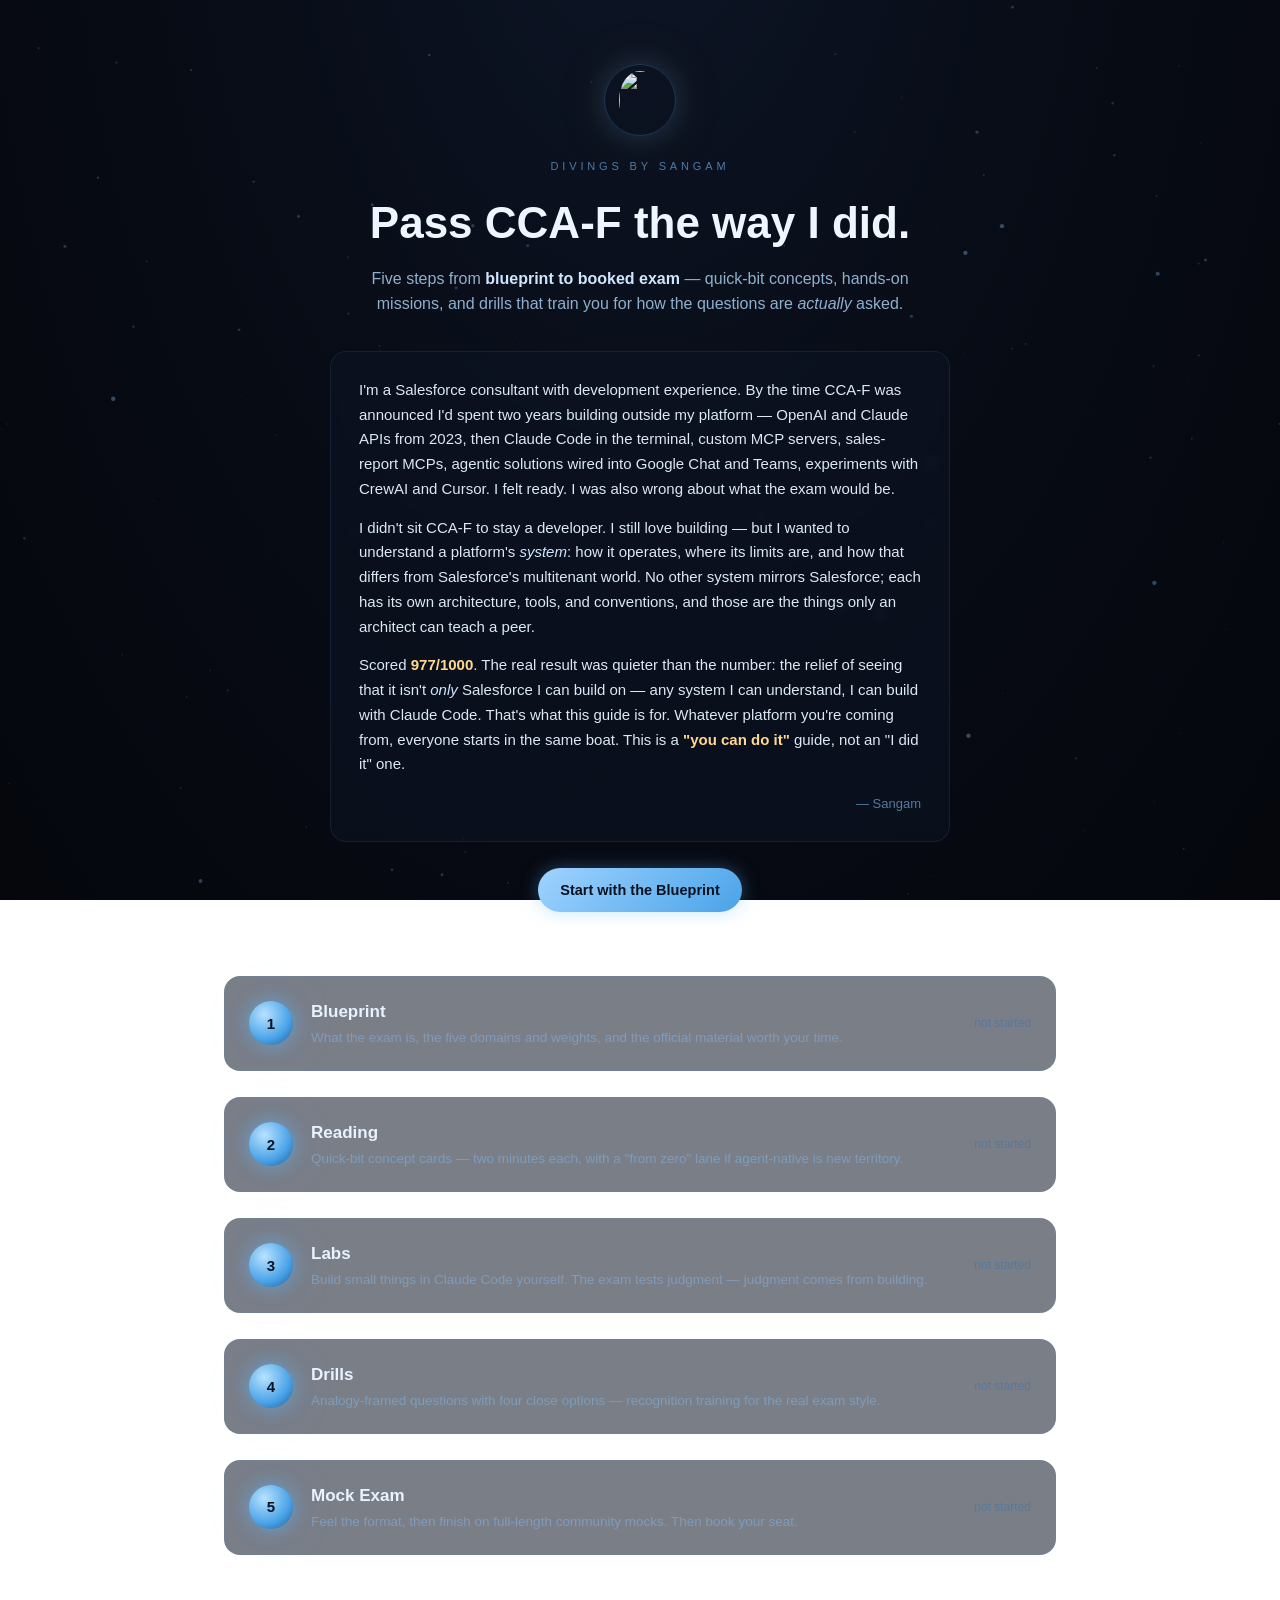
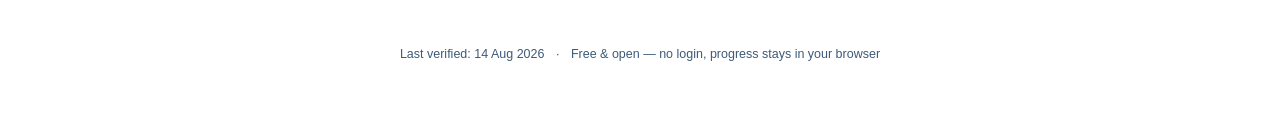
==== commit 1d49686e: "feat: logo mark, favicons, social preview, and README - assets/mark.svg: the journey constellation —" ====
--- a/demos/scaffold-preview.html
+++ b/demos/scaffold-preview.html
@@ -6,6 +6,26 @@
 <!-- GENERATED preview bundle: do not edit; run `node scripts/build-preview.js` -->
 <title>[Preview] CCA-F Interactive Guide — Divings by Sangam</title>
 <meta name="description" content="A free, interactive five-step study guide for the Claude Certified Architect – Foundations exam, built from a 977/1000 pass.">
+<meta name="theme-color" content="#070b14">
+
+<link rel="icon" href="assets/mark.svg" type="image/svg+xml">
+<link rel="icon" href="assets/favicon-32.png" sizes="32x32" type="image/png">
+<link rel="icon" href="assets/favicon-16.png" sizes="16x16" type="image/png">
+<link rel="apple-touch-icon" href="assets/apple-touch-icon.png">
+
+<meta property="og:type" content="website">
+<meta property="og:site_name" content="Divings by Sangam">
+<meta property="og:title" content="CCA-F Interactive Guide">
+<meta property="og:description" content="Five steps from blueprint to booked exam — quick-bit concepts, hands-on missions, and drills that train you for how the questions are actually asked. Built from a 977/1000 pass. Free, no login.">
+<meta property="og:url" content="https://ccaf-guide.divingsbysangam.com/">
+<meta property="og:image" content="https://ccaf-guide.divingsbysangam.com/assets/og-image.png">
+<meta property="og:image:width" content="1200">
+<meta property="og:image:height" content="630">
+<meta name="twitter:card" content="summary_large_image">
+<meta name="twitter:title" content="CCA-F Interactive Guide">
+<meta name="twitter:description" content="Five steps from blueprint to booked exam. Built from a 977/1000 pass. Free, no login.">
+<meta name="twitter:image" content="https://ccaf-guide.divingsbysangam.com/assets/og-image.png">
+
 <style>
 /* CCA-F Interactive Guide — base design system (DIV-23)
    Identity: subtle ambient particle system (plan R16).
@@ -47,6 +67,11 @@
 .wrap { position: relative; z-index: 1; max-width: 880px; margin: 0 auto; padding: 64px 24px 60px; }
 
 /* ---------- hero ---------- */
+.mark {
+  display: block; margin: 0 auto 22px; width: 72px; height: 72px;
+  border-radius: 16px;
+  box-shadow: 0 0 28px rgba(90, 180, 255, 0.18), 0 0 60px rgba(255, 190, 90, 0.10);
+}
 .kicker { text-align: center; letter-spacing: 0.35em; text-transform: uppercase; font-size: 11px; color: #4d7ba6; }
 .hero h1 { text-align: center; font-size: clamp(28px, 5vw, 44px); font-weight: 650; margin: 14px 0 10px; color: var(--ink-strong); }
 .hero .sub { text-align: center; color: var(--ink-muted); font-size: 16px; max-width: 560px; margin: 0 auto; }
@@ -292,6 +317,7 @@
 
 <div class="wrap">
   <header class="hero" id="hero">
+    <img class="mark" src="assets/mark.svg" alt="" width="72" height="72">
     <p class="kicker">Divings by Sangam</p>
     <h1>Pass CCA-F the way I did.</h1>
     <p class="sub">
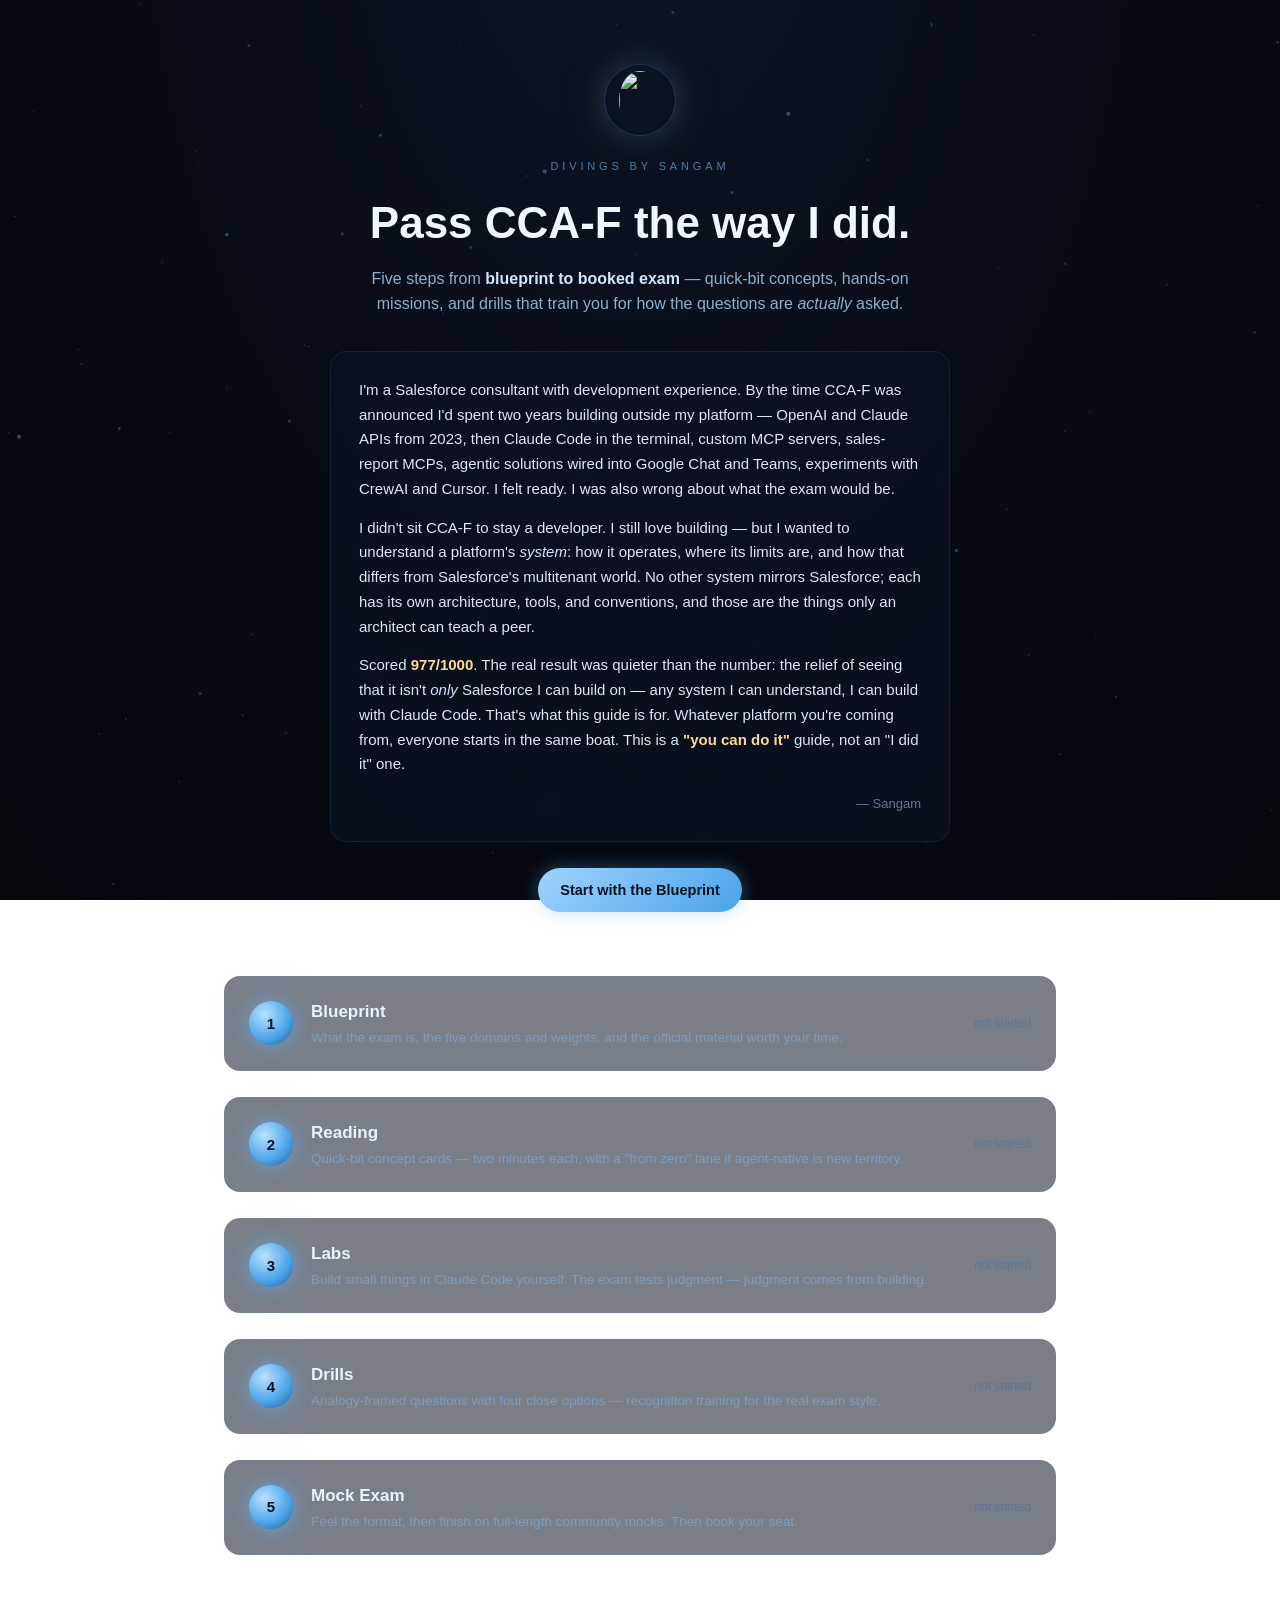
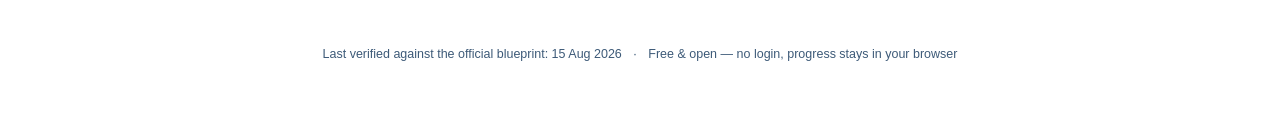
==== commit fedb55d1: "feat: quarterly refresh workflow — checklist, link checker, single-source last-verified date (DIV-35" ====
--- a/demos/scaffold-preview.html
+++ b/demos/scaffold-preview.html
@@ -296,6 +296,7 @@
   margin-top: 90px; text-align: center; font-size: 12.5px; color: #3d5a78;
 }
 .foot .dot { margin: 0 8px; }
+.foot time.stale { color: #c9a35a; border-bottom: 1px dotted #c9a35a; cursor: help; }
 
 /* ---------- responsive ---------- */
 @media (max-width: 560px) {
@@ -335,7 +336,7 @@
   </main>
 
   <footer class="foot">
-    <span>Last verified: <time id="last-verified" datetime="2026-08-14">14 Aug 2026</time></span>
+    <span>Last verified against the official blueprint: <time id="last-verified"></time></span>
     <span class="dot">·</span>
     <span>Free &amp; open — no login, progress stays in your browser</span>
   </footer>
@@ -498,6 +499,12 @@
 
 </script>
 <script>
+/* ===== LAST VERIFIED =====================================================
+   Bump this date whenever the quarterly refresh pass completes
+   (see docs/QUARTERLY-REFRESH.md). It renders in the site footer.
+   ISO format. The plan (R15) says it should never be older than ~4 months. */
+window.CCAF_LAST_VERIFIED = '2026-08-15';
+
 /* Card content registry. Content tickets (DIV-26..30) fill this per step;
    the two Reading cards below are SAMPLES proving the card system (DIV-24)
    and will be replaced during the DIV-27 content pass.
@@ -1868,8 +1875,26 @@
     });
   }
 
+  /* "last verified" footer date, from the single source in js/content.js (R15).
+     Also flags visibly when the date is stale (>4 months) — an honest nudge to
+     both the maintainer and the reader. */
+  function renderLastVerified() {
+    const el = document.getElementById('last-verified');
+    const iso = window.CCAF_LAST_VERIFIED;
+    if (!el || !/^\d{4}-\d{2}-\d{2}$/.test(iso || '')) return;
+    const d = new Date(iso + 'T00:00:00Z');
+    el.setAttribute('datetime', iso);
+    el.textContent = d.toLocaleDateString('en-GB', { day: 'numeric', month: 'short', year: 'numeric', timeZone: 'UTC' });
+    const ageDays = (Date.now() - d.getTime()) / 86400000;
+    if (ageDays > 120) {
+      el.classList.add('stale');
+      el.title = 'This guide is overdue for its quarterly check against the official blueprint — verify facts against the official exam guide.';
+    }
+  }
+
   addEventListener('hashchange', () => { routeHash = location.hash; render(); });
   renderStory();
+  renderLastVerified();
   render();
 
   // small public surface for later tickets and tests
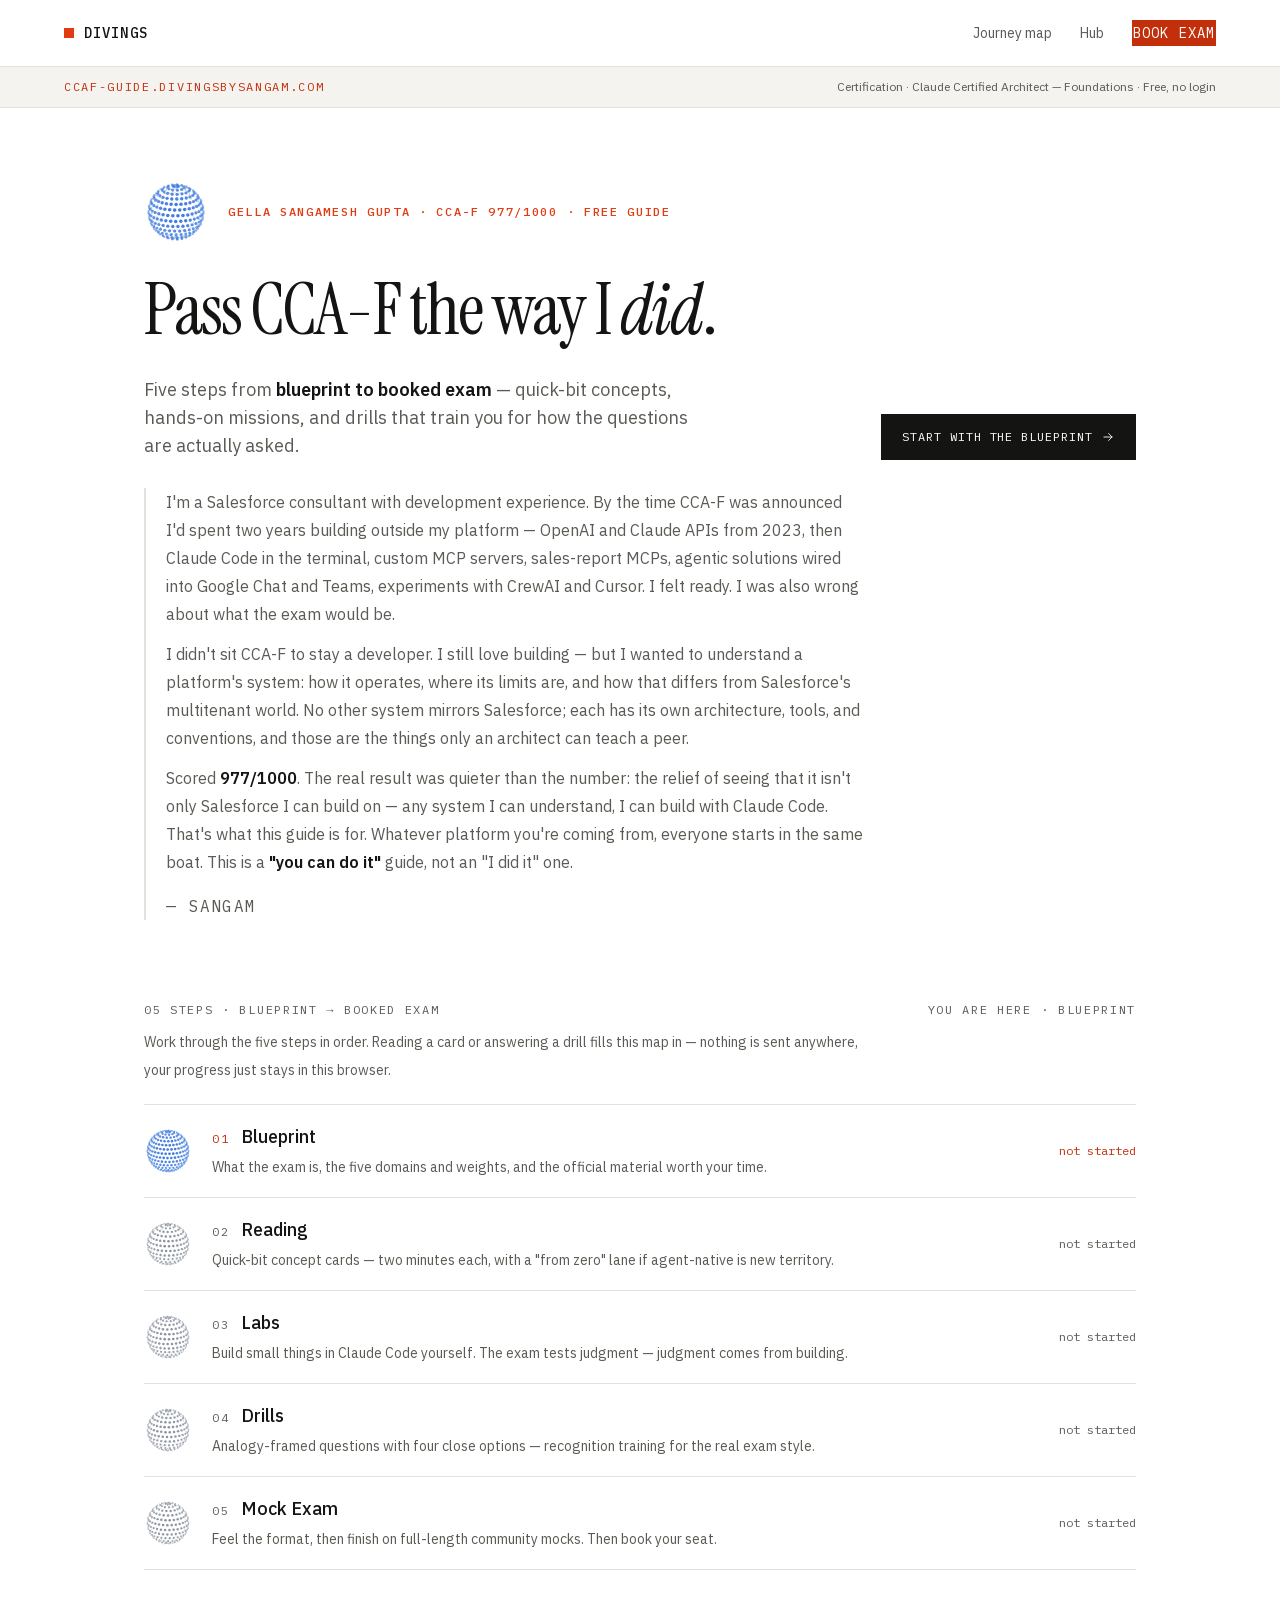
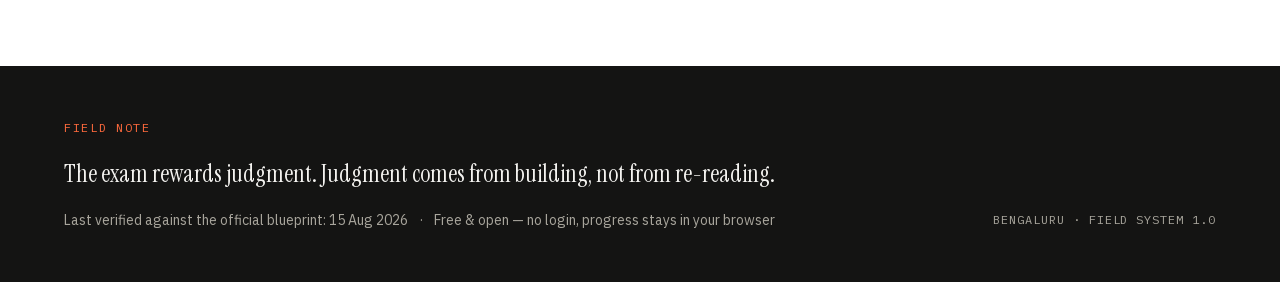
==== commit 3313c19b: "feat: adopt the Divings Field System — decks, orbs, WCAG 2.2 AA (DIV-38) The v1.1 redesign, rebuilt " ====
--- a/demos/scaffold-preview.html
+++ b/demos/scaffold-preview.html
@@ -6,7 +6,7 @@
 <!-- GENERATED preview bundle: do not edit; run `node scripts/build-preview.js` -->
 <title>[Preview] CCA-F Interactive Guide — Divings by Sangam</title>
 <meta name="description" content="A free, interactive five-step study guide for the Claude Certified Architect – Foundations exam, built from a 977/1000 pass.">
-<meta name="theme-color" content="#070b14">
+<meta name="theme-color" content="#ffffff">
 
 <link rel="icon" href="assets/mark.svg" type="image/svg+xml">
 <link rel="icon" href="assets/favicon-32.png" sizes="32x32" type="image/png">
@@ -26,475 +26,816 @@
 <meta name="twitter:description" content="Five steps from blueprint to booked exam. Built from a 977/1000 pass. Free, no login.">
 <meta name="twitter:image" content="https://ccaf-guide.divingsbysangam.com/assets/og-image.png">
 
+
 <style>
-/* CCA-F Interactive Guide — base design system (DIV-23)
-   Identity: subtle ambient particle system (plan R16).
-   Particles render on #ambient behind .wrap; text always sits on calm dark space. */
-
+/* CCA-F Interactive Guide — Divings Field System v1.0 (DIV-49)
+   ---------------------------------------------------------------------------
+   Source of truth: the "Divings Design System" Paper file (Foundations —
+   Field System, 02 Templates). Token names and values are copied verbatim from
+   that file's token set; the chrome (nav, subdomain bar, rule-separated rows,
+   inverse insight band) is copied from templates T01/T02.
+
+   Field System rules this file obeys:
+     01 STRUCTURE FIRST  — grid, type and rules before decoration
+     02 ONE HOT SIGNAL   — safety orange is the only loud colour; action, not wallpaper
+     03 WRITER + BUILDER — serif for thought, sans for product, mono for coordinates
+     04 INHERIT, THEN FLEX — a subdomain may change density, not identity
+
+   Deviations, all deliberate and documented:
+     * --color-primary-ink / --color-primary-on-inverse: darkened / lightened
+       safety orange used ONLY for small text on chalk and on the inverse band,
+       where raw #E23B12 measures 4.28:1 and 3.92:1. WCAG 2.2 AA is a hard
+       project requirement (see docs/ACCESSIBILITY-AUDIT-2026-08.md), so text
+       roles get an AA-safe sibling; every fill, rule and large display use
+       keeps the exact --color-primary.
+     * --color-warning is a fill/rule colour only (2.42:1 on white).
+     * The dot-lattice orbs keep their approved grey / blue / gold palette
+       (js/orb.js) — carried over unchanged from demos/wireframe-orbs.html.
+   --------------------------------------------------------------------------- */
+
+/* ---------- fonts: self-hosted (OFL), so file:// and offline both work ---------- */
+@font-face {
+  font-family: 'Instrument Serif';
+  font-style: normal; font-weight: 400; font-display: swap;
+  src: url('[data-uri]') format('woff2');
+}
+@font-face {
+  font-family: 'Instrument Serif';
+  font-style: italic; font-weight: 400; font-display: swap;
+  src: url('[data-uri]') format('woff2');
+}
+@font-face {
+  font-family: 'IBM Plex Sans';
+  font-style: normal; font-weight: 100 700; font-display: swap;
+  src: url('[data-uri]') format('woff2');
+}
+@font-face {
+  font-family: 'IBM Plex Mono';
+  font-style: normal; font-weight: 400; font-display: swap;
+  src: url('[data-uri]') format('woff2');
+}
+@font-face {
+  font-family: 'IBM Plex Mono';
+  font-style: normal; font-weight: 500; font-display: swap;
+  src: url('[data-uri]') format('woff2');
+}
+
+/* ---------- tokens (verbatim from the Paper file) ---------- */
 :root {
-  --bg-deep: #05070d;
-  --bg-mid: #070b14;
-  --bg-glow: #0d1526;
-  --ink: #dce8f5;
-  --ink-strong: #eef6ff;
-  --ink-muted: #8fb0cc;
-  --ink-faint: #557a9e;
-  --line: rgba(80, 140, 200, 0.14);
-  --line-hover: rgba(120, 190, 255, 0.45);
-  --card: rgba(13, 21, 38, 0.55);
-  --accent: #4aa3e8;
-  --accent-soft: rgba(90, 180, 255, 0.55);
-  --gold: #f0b34a;
-  --gold-soft: rgba(255, 190, 90, 0.55);
-  --radius: 16px;
-}
-
+  /* colour — semantic */
+  --color-background: #FFFFFF;
+  --color-foreground: #141413;
+  --color-muted: #5C5A54;
+  --color-border: #E4E2DC;
+  --color-surface: #F4F3F0;
+  --color-primary: #E23B12;
+  --color-primary-foreground: #FFFFFF;
+  --color-inverse: #141413;
+  --color-inverse-foreground: #F4F3F0;
+  --color-inverse-muted: #A8A59C;
+  --color-success: #2F6B3A;
+  --color-warning: #C9A227;
+  --color-danger: #C81E1E;
+
+  /* colour — scene names (same values, kept for readability) */
+  --color-white: #FFFFFF;
+  --color-concrete: #EDECEA;
+  --color-formwork: #5C5A54;
+  --color-steel: #141413;
+  --color-safety: #E23B12;
+  --color-ink: #141413;
+  --color-chalk: #F4F3F0;
+
+  /* AA-safe text siblings of the hot signal (see header note) */
+  --color-primary-ink: #C22F0A;         /* safety as small text, and as the fill behind white
+                                           button labels: #FFF on raw #E23B12 is only 4.31:1 */
+  --color-primary-on-inverse: #FF6A3D;  /* safety on steel — 6.48:1 */
+  --color-warning-ink: #7A6112;         /* warning as text on white/chalk */
+  --color-success-soft: #EFF4EF;
+  --color-danger-soft: #FBEFEE;
+  --color-primary-soft: #FCEEE9;
+
+  /* type */
+  --font-sans: 'IBM Plex Sans', ui-sans-serif, system-ui, -apple-system, 'Segoe UI', sans-serif;
+  --font-serif: 'Instrument Serif', ui-serif, Georgia, 'Times New Roman', serif;
+  --font-mono: 'IBM Plex Mono', ui-monospace, SFMono-Regular, Menlo, Consolas, monospace;
+
+  --text-xs: 12px;  --text-sm: 14px;  --text-base: 16px; --text-lg: 18px;
+  --text-xl: 20px;  --text-2xl: 24px; --text-3xl: 32px;  --text-4xl: 40px;
+  --text-5xl: 56px; --text-6xl: 72px; --text-display: 88px;
+
+  --font-weight-light: 300; --font-weight-regular: 400; --font-weight-medium: 500;
+  --font-weight-semibold: 600; --font-weight-bold: 700;
+
+  --tracking-tighter: -0.04em; --tracking-tight: -0.02em; --tracking-normal: 0em;
+  --tracking-wide: 0.08em; --tracking-wider: 0.14em;
+
+  --leading-tight: 20px; --leading-snug: 24px; --leading-normal: 28px;
+  --leading-relaxed: 32px; --leading-display: 88px;
+
+  /* layout */
+  --breakpoint-sm: 640px; --breakpoint-md: 768px; --breakpoint-lg: 1024px;
+  --breakpoint-xl: 1280px; --breakpoint-2xl: 1440px;
+  --container-prose: 720px; --container-md: 960px; --container-lg: 1120px; --container-xl: 1280px;
+
+  --spacing-0: 0px; --spacing-1: 4px;  --spacing-2: 8px;  --spacing-3: 12px;
+  --spacing-4: 16px; --spacing-5: 20px; --spacing-6: 24px; --spacing-8: 32px;
+  --spacing-10: 40px; --spacing-12: 48px; --spacing-16: 64px; --spacing-20: 80px;
+  --spacing-24: 96px; --spacing-32: 128px;
+
+  --radius-none: 0px; --radius-sm: 2px; --radius-md: 4px; --radius-lg: 8px; --radius-full: 9999px;
+
+  /* guide-local: the page gutter, one value so every band lines up */
+  --gutter: var(--spacing-16);
+}
+
+/* ---------- reset + base ---------- */
 * { box-sizing: border-box; margin: 0; padding: 0; }
-html { scroll-behavior: smooth; }
+html { scroll-behavior: smooth; -webkit-text-size-adjust: 100%; }
 html, body { min-height: 100%; }
 
 body {
-  background: radial-gradient(ellipse at 50% -20%, var(--bg-glow) 0%, var(--bg-mid) 55%, var(--bg-deep) 100%);
-  background-attachment: fixed;
-  color: var(--ink);
-  font-family: -apple-system, BlinkMacSystemFont, 'Segoe UI', Roboto, sans-serif;
-  line-height: 1.55;
-  overflow-x: hidden;
-}
-
-#ambient { position: fixed; inset: 0; z-index: 0; pointer-events: none; }
-
-.wrap { position: relative; z-index: 1; max-width: 880px; margin: 0 auto; padding: 64px 24px 60px; }
-
-/* ---------- hero ---------- */
+  background: var(--color-background);
+  color: var(--color-foreground);
+  font-family: var(--font-sans);
+  font-size: var(--text-base);
+  line-height: var(--leading-normal);
+  font-synthesis: none;
+  -webkit-font-smoothing: antialiased;
+  display: flex; flex-direction: column; min-height: 100vh;
+}
+
+h1, h2, h3, h4 { font-family: var(--font-serif); font-weight: var(--font-weight-regular); }
+
+a { color: var(--color-foreground); }
+
+/* mono "coordinates": eyebrows, meta, labels, buttons */
+.mono, .eyebrow, .coord {
+  font-family: var(--font-mono);
+  font-size: var(--text-xs);
+  letter-spacing: var(--tracking-wider);
+  text-transform: uppercase;
+  line-height: var(--leading-tight);
+}
+.eyebrow { color: var(--color-primary); font-weight: var(--font-weight-medium); }
+.coord { color: var(--color-muted); }
+
+.sr-only {
+  position: absolute; width: 1px; height: 1px; padding: 0; margin: -1px;
+  overflow: hidden; clip: rect(0 0 0 0); white-space: nowrap; border: 0;
+}
+
+/* ---------- chrome: nav (template T01/T02) ---------- */
+.site-nav {
+  display: flex; align-items: center; justify-content: space-between;
+  padding: var(--spacing-5) var(--gutter);
+  border-bottom: 1px solid var(--color-border);
+  gap: var(--spacing-4);
+}
+.brand { display: flex; align-items: center; gap: 10px; text-decoration: none; }
+.brand-mark { width: 10px; height: 10px; flex: 0 0 10px; background: var(--color-primary); }
+.brand-word {
+  font-family: var(--font-mono); font-size: var(--text-sm);
+  letter-spacing: var(--tracking-wide); text-transform: uppercase;
+  font-weight: var(--font-weight-medium); line-height: 18px; color: var(--color-foreground);
+}
+.nav-links { display: flex; align-items: center; gap: 28px; }
+.nav-links a {
+  font-size: var(--text-sm); line-height: 18px; color: var(--color-muted);
+  text-decoration: none; padding: 3px 0;
+}
+.nav-links a:hover { color: var(--color-foreground); }
+.nav-links a[aria-current] { color: var(--color-foreground); }
+
+/* ---------- chrome: subdomain bar (template T02) ---------- */
+.subdomain-bar {
+  display: flex; align-items: center; justify-content: space-between; gap: var(--spacing-4);
+  padding: 10px var(--gutter);
+  background: var(--color-surface);
+  border-bottom: 1px solid var(--color-border);
+}
+.subdomain-bar .host {
+  font-family: var(--font-mono); font-size: var(--text-xs);
+  letter-spacing: var(--tracking-wider); text-transform: uppercase;
+  line-height: var(--leading-tight); color: var(--color-primary-ink);
+}
+.subdomain-bar .desc { font-size: var(--text-xs); line-height: var(--leading-tight); color: var(--color-muted); }
+
+/* ---------- shell ---------- */
+.wrap {
+  flex: 1 0 auto;
+  width: 100%; max-width: var(--container-lg);
+  margin: 0 auto; padding: 0 var(--gutter) var(--spacing-24);
+}
+
+.skip-link {
+  position: absolute; left: var(--spacing-4); top: -60px; z-index: 50;
+  background: var(--color-foreground); color: var(--color-background);
+  font-family: var(--font-mono); font-size: var(--text-xs);
+  letter-spacing: var(--tracking-wide); text-transform: uppercase;
+  padding: var(--spacing-3) var(--spacing-4); text-decoration: none;
+  transition: top .15s;
+}
+.skip-link:focus { top: var(--spacing-4); }
+
+/* ---------- hero (template T01) ---------- */
+.hero { display: flex; flex-direction: column; gap: 28px; padding: 72px 0 var(--spacing-12); }
+.hero-top { display: flex; align-items: center; gap: var(--spacing-5); }
+.hero-orb { display: block; flex: 0 0 auto; }
+.kicker {
+  font-family: var(--font-mono); font-size: var(--text-xs);
+  letter-spacing: var(--tracking-wider); text-transform: uppercase;
+  font-weight: var(--font-weight-medium); line-height: var(--leading-tight);
+  color: var(--color-primary);
+}
+.hero h1 {
+  font-family: var(--font-serif);
+  font-size: clamp(40px, 7vw, var(--text-6xl));
+  letter-spacing: -0.03em; line-height: 1.05;
+  max-width: 1100px; color: var(--color-foreground);
+}
+.hero h1 em { font-style: italic; }
+.hero-row { display: flex; align-items: flex-end; justify-content: space-between; gap: var(--spacing-8); flex-wrap: wrap; }
+.hero .sub {
+  font-size: var(--text-lg); line-height: var(--leading-normal);
+  color: var(--color-muted); max-width: 560px;
+}
+.hero .sub strong { color: var(--color-foreground); font-weight: var(--font-weight-semibold); }
+.hero-cta { display: flex; gap: var(--spacing-3); flex-wrap: wrap; }
+.hero.compact { display: none; }          /* step routes show the deck, not the story */
+
+/* hero story (DIV-25) — prose on the surface, not in a box */
+.story { max-width: var(--container-prose); border-left: 2px solid var(--color-border); padding-left: var(--spacing-5); }
+.story p { color: var(--color-muted); font-size: var(--text-base); line-height: var(--leading-normal); }
+.story p + p { margin-top: var(--spacing-3); }
+.story strong { color: var(--color-foreground); font-weight: var(--font-weight-semibold); }
+.story em { font-style: italic; }
+.story-sign {
+  font-family: var(--font-mono); font-size: var(--text-xs);
+  letter-spacing: var(--tracking-wide); text-transform: uppercase;
+  color: var(--color-muted); margin-top: var(--spacing-4) !important;
+}
+.story-more {
+  margin-top: var(--spacing-3); background: none; border: 0; cursor: pointer;
+  font-family: var(--font-mono); font-size: var(--text-xs);
+  letter-spacing: var(--tracking-wide); text-transform: uppercase;
+  color: var(--color-primary-ink); padding: var(--spacing-2) 0;
+}
+.story-more:hover { color: var(--color-foreground); }
+
+/* ---------- buttons (template T01: square, mono, no shadow) ---------- */
+.btn {
+  display: inline-flex; align-items: center; gap: var(--spacing-2);
+  padding: var(--spacing-3) var(--spacing-5);
+  font-family: var(--font-mono); font-size: var(--text-xs);
+  letter-spacing: var(--tracking-wide); text-transform: uppercase;
+  line-height: var(--leading-tight);
+  border: 1px solid var(--color-foreground);
+  background: var(--color-foreground); color: var(--color-background);
+  text-decoration: none; cursor: pointer; border-radius: var(--radius-none);
+  transition: background .15s, color .15s, border-color .15s;
+}
+.btn:hover { background: var(--color-primary-ink); border-color: var(--color-primary-ink); color: var(--color-primary-foreground); }
+.btn[disabled], .btn[aria-disabled="true"] {
+  border-color: var(--color-border); background: var(--color-surface);
+  color: var(--color-muted); cursor: default; pointer-events: none;
+}
+.btn.ghost { background: none; color: var(--color-foreground); }
+.btn.ghost:hover { background: var(--color-foreground); color: var(--color-background); }
+.btn.signal { background: var(--color-primary-ink); border-color: var(--color-primary-ink); color: var(--color-primary-foreground); }
+.btn.signal:hover { background: var(--color-foreground); border-color: var(--color-foreground); }
+.btn .ico { width: 14px; height: 14px; }
+
+/* ---------- icons: 1.5px hairline outline set (unchanged, per wireframe-components) ---------- */
+.ico { width: 20px; height: 20px; fill: none; stroke: currentColor; stroke-width: 1.5; stroke-linecap: round; stroke-linejoin: round; flex: 0 0 auto; }
+
+/* ---------- focus (DIV-47): in-palette, never lost ----------
+   Scoped to operable controls. Headings and #view take focus programmatically
+   on route / card changes (DIV-50, DIV-52 B3) so a screen reader lands in the
+   right place — those must not paint a ring around a title. */
+a:focus-visible, button:focus-visible, summary:focus-visible,
+[role="tab"]:focus-visible, input:focus-visible, select:focus-visible, textarea:focus-visible {
+  outline: 2px solid var(--color-primary);
+  outline-offset: 2px;
+}
+.btn:focus-visible { outline-offset: 3px; }
+[tabindex="-1"]:focus, [tabindex="-1"]:focus-visible { outline: none; }
+
+/* ---------- journey map: rule-separated rows (template T01 "Ecosystem") ---------- */
+.map-head {
+  display: flex; align-items: baseline; justify-content: space-between; gap: var(--spacing-4);
+  margin-top: var(--spacing-8);
+}
+.map-hint { font-size: var(--text-sm); color: var(--color-muted); max-width: var(--container-prose); margin-top: var(--spacing-2); }
+.map { display: flex; flex-direction: column; margin-top: var(--spacing-5); }
+
+.step {
+  display: flex; align-items: center; gap: var(--spacing-5);
+  padding: var(--spacing-5) 0;
+  border-top: 1px solid var(--color-border);
+  color: inherit; text-decoration: none;
+  transition: background .15s;
+}
+.map .step:last-child { border-bottom: 1px solid var(--color-border); }
+.step:hover { background: var(--color-surface); }
+.step-title-row { display: flex; align-items: baseline; gap: var(--spacing-3); }
+.step-n {
+  font-family: var(--font-mono); font-size: var(--text-xs);
+  letter-spacing: var(--tracking-wider); text-transform: uppercase;
+  color: var(--color-muted); flex: 0 0 auto; white-space: nowrap;
+}
+.step.current .step-n, .step.done .step-n { color: var(--color-primary-ink); }
+.node { display: flex; flex: 0 0 48px; width: 48px; height: 48px; align-items: center; justify-content: center; }
+.node canvas { display: block; }
+.step-body { flex: 1 1 auto; min-width: 0; }
+.step h3 { font-family: var(--font-sans); font-size: var(--text-lg); font-weight: var(--font-weight-medium); line-height: 22px; color: var(--color-foreground); }
+.step p { font-size: var(--text-sm); line-height: var(--leading-tight); color: var(--color-muted); margin-top: var(--spacing-1); }
+.prog {
+  font-family: var(--font-mono); font-size: var(--text-xs); line-height: var(--leading-tight);
+  color: var(--color-muted); white-space: nowrap; flex: 0 0 auto; padding-left: var(--spacing-4);
+}
+.step.done .prog { color: var(--color-primary-ink); }
+.step.current .prog { color: var(--color-primary-ink); }
+
+/* ---------- step page ---------- */
+.step-page { padding-top: var(--spacing-10); }
+.crumb { margin-bottom: var(--spacing-6); }
+.crumb a {
+  display: inline-flex; align-items: center; gap: var(--spacing-2);
+  font-family: var(--font-mono); font-size: var(--text-xs);
+  letter-spacing: var(--tracking-wide); text-transform: uppercase;
+  color: var(--color-muted); text-decoration: none;
+  padding: var(--spacing-2) 0; min-height: 24px;   /* C3 target size */
+}
+.crumb a:hover { color: var(--color-primary-ink); }
+
+.step-head { display: flex; align-items: center; gap: var(--spacing-4); }
+.step-head .node { flex: 0 0 22px; width: 22px; height: 22px; }
+.step-head h2 {
+  font-family: var(--font-serif); font-size: clamp(28px, 5vw, var(--text-4xl));
+  letter-spacing: var(--tracking-tight); line-height: 1.1; color: var(--color-foreground);
+}
+.step-prog { margin-left: auto; font-family: var(--font-mono); font-size: var(--text-xs); color: var(--color-muted); white-space: nowrap; }
+.step-page .lede { margin-top: var(--spacing-4); color: var(--color-muted); font-size: var(--text-lg); max-width: var(--container-prose); }
+
+.step-nav { display: flex; justify-content: space-between; gap: var(--spacing-3); margin-top: var(--spacing-12); border-top: 1px solid var(--color-border); padding-top: var(--spacing-5); }
+
+.placeholder {
+  margin-top: var(--spacing-8); border: 1px solid var(--color-border);
+  padding: var(--spacing-8); color: var(--color-muted); font-size: var(--text-sm);
+  background: var(--color-surface);
+}
+.placeholder b { color: var(--color-foreground); font-weight: var(--font-weight-semibold); }
+
+/* blocker waypoints (DIV-25 / DIV-41) */
+.waypoint {
+  margin: var(--spacing-8) 0 0; padding: var(--spacing-5) 0 var(--spacing-5) var(--spacing-5);
+  border-left: 2px solid var(--color-primary);
+  max-width: var(--container-prose);
+}
+.wp-kicker {
+  font-family: var(--font-mono); font-size: var(--text-xs);
+  letter-spacing: var(--tracking-wider); text-transform: uppercase; color: var(--color-primary-ink);
+}
+.waypoint h3 { font-family: var(--font-sans); font-size: var(--text-base); font-weight: var(--font-weight-semibold); margin-top: var(--spacing-2); color: var(--color-foreground); }
+.waypoint p:not(.wp-kicker) { margin-top: var(--spacing-2); color: var(--color-muted); font-size: var(--text-sm); line-height: var(--leading-snug); }
+.waypoint strong { color: var(--color-foreground); }
+.waypoint em { font-style: italic; }
+
+/* ---------- deck (DIV-50) ---------- */
+.deck { margin-top: var(--spacing-8); }
+.deck-head { border-top: 1px solid var(--color-border); padding-top: var(--spacing-4); }
+.deck-meta {
+  display: flex; align-items: baseline; justify-content: space-between; gap: var(--spacing-4);
+  font-family: var(--font-mono); font-size: var(--text-xs);
+  letter-spacing: var(--tracking-wide); text-transform: uppercase; color: var(--color-muted);
+}
+.deck-domain { font-family: var(--font-serif); font-size: var(--text-2xl); line-height: var(--leading-relaxed); margin-top: var(--spacing-2); color: var(--color-foreground); }
+
+.tabs { display: flex; flex-wrap: wrap; gap: 0; margin-top: var(--spacing-4); border-top: 1px solid var(--color-border); }
+.tab {
+  background: none; border: 0; border-top: 2px solid transparent; margin-top: -1px;
+  padding: var(--spacing-3) var(--spacing-4) var(--spacing-3) 0;
+  font-family: var(--font-mono); font-size: var(--text-xs);
+  letter-spacing: var(--tracking-wide); text-transform: uppercase;
+  color: var(--color-muted); cursor: pointer; white-space: nowrap;
+}
+.tab:hover { color: var(--color-foreground); }
+.tab[aria-selected="true"] { color: var(--color-foreground); border-top-color: var(--color-primary); }
+.tab.complete { color: var(--color-primary-ink); }
+.tab .tab-count { color: var(--color-muted); }
+
+.dots { display: flex; align-items: center; gap: 6px; margin-top: var(--spacing-4); }
+.dot-i { width: 8px; height: 8px; flex: 0 0 8px; background: var(--color-border); }
+.dot-i.read { background: var(--color-primary); }
+.dot-i.right { background: var(--color-success); }
+.dot-i.wrong { background: var(--color-danger); }
+.dot-i.current { width: 22px; flex-basis: 22px; background: var(--color-foreground); }
+.dots-count { font-family: var(--font-mono); font-size: var(--text-xs); color: var(--color-muted); margin-left: var(--spacing-3); }
+
+.stage { position: relative; margin-top: var(--spacing-5); }
+.stage::after {                                  /* the "peek" of the next card */
+  content: ''; position: absolute; left: 8px; right: 8px; bottom: -8px; height: 8px;
+  border: 1px solid var(--color-border); border-top: 0; background: var(--color-surface);
+}
+.stage.last::after { display: none; }
+
+.deck-controls { display: flex; align-items: center; justify-content: space-between; gap: var(--spacing-3); margin-top: var(--spacing-6); }
+.deck-controls .spacer { flex: 1 1 auto; }
+.deck-list-link {
+  font-family: var(--font-mono); font-size: var(--text-xs);
+  letter-spacing: var(--tracking-wide); text-transform: uppercase;
+  color: var(--color-muted); background: none; border: 0; cursor: pointer; padding: var(--spacing-2) 0;
+}
+.deck-list-link:hover { color: var(--color-primary-ink); }
+.kbd-hint { font-family: var(--font-mono); font-size: var(--text-xs); color: var(--color-muted); margin-top: var(--spacing-4); }
+
+/* ---------- cards ---------- */
+.cards { display: flex; flex-direction: column; gap: var(--spacing-5); margin-top: var(--spacing-6); }
+
+.card {
+  background: var(--color-background);
+  border: 1px solid var(--color-border);
+  border-radius: var(--radius-none);
+  padding: var(--spacing-6);
+  max-width: none;
+}
+.card.read { border-left: 2px solid var(--color-primary); }
+
+.card-head { display: flex; align-items: baseline; justify-content: space-between; gap: var(--spacing-4); flex-wrap: wrap; }
+.card-head .title-row { display: flex; align-items: baseline; gap: var(--spacing-3); flex-wrap: wrap; min-width: 0; }
+.card-head h3 { font-family: var(--font-serif); font-size: var(--text-2xl); line-height: var(--leading-relaxed); color: var(--color-foreground); }
+.card-head .mins { font-family: var(--font-mono); font-size: var(--text-xs); color: var(--color-muted); white-space: nowrap; }
+
 .mark {
-  display: block; margin: 0 auto 22px; width: 72px; height: 72px;
-  border-radius: 16px;
-  box-shadow: 0 0 28px rgba(90, 180, 255, 0.18), 0 0 60px rgba(255, 190, 90, 0.10);
-}
-.kicker { text-align: center; letter-spacing: 0.35em; text-transform: uppercase; font-size: 11px; color: #4d7ba6; }
-.hero h1 { text-align: center; font-size: clamp(28px, 5vw, 44px); font-weight: 650; margin: 14px 0 10px; color: var(--ink-strong); }
-.hero .sub { text-align: center; color: var(--ink-muted); font-size: 16px; max-width: 560px; margin: 0 auto; }
-.hero .sub strong { color: #cfe6ff; font-weight: 600; }
-.hero-cta { text-align: center; margin: 26px 0 0; }
-.hero.compact { display: none; } /* hero hides on step pages */
-
-/* hero story (DIV-25) */
-.story {
-  max-width: 620px; margin: 34px auto 0; padding: 26px 28px;
-  background: var(--card); border: 1px solid var(--line); border-radius: var(--radius);
-  backdrop-filter: blur(4px);
-}
-.story p { color: var(--ink); font-size: 15px; line-height: 1.65; }
-.story p + p { margin-top: 14px; }
-.story strong { color: #ffd98f; font-weight: 600; }
-.story em { color: #cfe6ff; }
-.story-sign { color: var(--ink-faint) !important; font-size: 13px !important; text-align: right; margin-top: 16px !important; }
-
-/* blocker waypoints inside steps (DIV-25) */
-.waypoint {
-  margin: 26px 0 8px; padding: 20px 22px;
-  border-left: 3px solid var(--gold); border-radius: 0 12px 12px 0;
-  background: rgba(90, 65, 20, 0.14);
-}
-.wp-kicker { font-size: 11px; letter-spacing: 0.25em; text-transform: uppercase; color: #c9a35a; }
-.waypoint h3 { font-size: 15.5px; color: #ffe9b8; font-weight: 600; margin-top: 6px; }
-.waypoint p:not(.wp-kicker) { margin-top: 8px; color: #d9c08a; font-size: 14px; line-height: 1.6; }
-.waypoint strong { color: #ffd98f; }
-.waypoint em { color: #ffe9b8; font-style: italic; }
-
-.btn {
-  display: inline-block; padding: 11px 22px; border-radius: 999px;
-  color: #06121f; text-decoration: none; font-weight: 600; font-size: 14.5px;
-  background: linear-gradient(135deg, #9fd3ff, var(--accent));
-  box-shadow: 0 0 18px rgba(90, 180, 255, 0.35);
-  transition: transform 0.25s, box-shadow 0.25s;
-}
-.btn:hover { transform: translateY(-1px); box-shadow: 0 0 26px rgba(90, 180, 255, 0.5); }
-.btn.ghost {
-  background: none; color: #9fd7ff; border: 1px solid #1e3a5a; box-shadow: none;
-}
-.btn.ghost:hover { border-color: var(--line-hover); }
-
-/* ---------- journey map ---------- */
-.map { position: relative; display: flex; flex-direction: column; gap: 26px; margin-top: 64px; }
-
-.step {
-  position: relative; display: flex; gap: 18px; align-items: center;
-  background: var(--card); border: 1px solid var(--line);
-  border-radius: var(--radius); padding: 22px 24px;
-  backdrop-filter: blur(4px);
-  color: inherit; text-decoration: none;
-  transition: border-color 0.3s, transform 0.3s;
-}
-.step:hover, .step:focus-visible { border-color: var(--line-hover); transform: translateY(-2px); outline: none; }
-.step:focus-visible { box-shadow: 0 0 0 2px rgba(120, 190, 255, 0.5); }
-
-.node {
-  width: 44px; height: 44px; border-radius: 50%; flex: 0 0 44px;
-  display: flex; align-items: center; justify-content: center;
-  font-weight: 700; font-size: 15px; color: #06121f;
-  background: radial-gradient(circle at 35% 30%, #b8e2ff, var(--accent) 60%, #1d5a94);
-  box-shadow: 0 0 18px var(--accent-soft), 0 0 46px rgba(90, 180, 255, 0.18);
-}
-.step.done .node {
-  background: radial-gradient(circle at 35% 30%, #ffe9b8, var(--gold) 60%, #a06614);
-  box-shadow: 0 0 18px var(--gold-soft), 0 0 46px rgba(255, 190, 90, 0.18);
-}
-
-.step h3 { font-size: 17px; color: #e8f3ff; font-weight: 600; }
-.step p { color: #7f9cba; font-size: 13.5px; margin-top: 3px; line-height: 1.45; }
-.prog { margin-left: auto; font-size: 12px; color: var(--ink-faint); white-space: nowrap; padding-left: 12px; }
-.step.done .prog { color: #c9a35a; }
-
-/* ---------- step page ---------- */
-.step-page { margin-top: 40px; }
-.crumb { font-size: 13px; margin-bottom: 26px; }
-.crumb a { color: #9fd7ff; text-decoration: none; }
-.crumb a:hover { text-decoration: underline; }
-.step-head { display: flex; align-items: center; gap: 16px; margin-bottom: 8px; }
-.step-head .node { width: 38px; height: 38px; flex-basis: 38px; font-size: 13.5px; }
-.step-head h2 { font-size: clamp(22px, 4vw, 30px); color: var(--ink-strong); font-weight: 650; }
-.step-page .lede { color: var(--ink-muted); font-size: 15.5px; max-width: 640px; }
-
-.placeholder {
-  margin-top: 30px; border: 1px dashed rgba(80, 140, 200, 0.25);
-  border-radius: var(--radius); padding: 34px 28px; text-align: center;
-  color: var(--ink-faint); font-size: 14px; background: rgba(13, 21, 38, 0.35);
-}
-.placeholder b { color: var(--ink-muted); font-weight: 600; }
-
-.step-nav { display: flex; justify-content: space-between; gap: 12px; margin-top: 34px; }
-
-/* ---------- quick-bit cards (DIV-24) ---------- */
-.step-prog { margin-left: auto; font-size: 12.5px; color: var(--ink-faint); white-space: nowrap; }
-
-.cards { display: flex; flex-direction: column; gap: 22px; margin-top: 30px; }
-
-.domain { margin-top: 44px; }
-.domain:first-of-type { margin-top: 30px; }
-.domain-head { display: flex; align-items: baseline; justify-content: space-between; gap: 14px; border-bottom: 1px solid rgba(80, 140, 200, 0.14); padding-bottom: 8px; }
-.domain-head h3 { font-size: 15px; font-weight: 600; color: #a8cbe8; letter-spacing: 0.02em; }
-.domain-meta { font-size: 12px; color: var(--ink-faint); white-space: nowrap; }
-.domain .cards { margin-top: 18px; }
-
-.card {
-  background: var(--card); border: 1px solid var(--line);
-  border-radius: var(--radius); padding: 22px 24px;
-  backdrop-filter: blur(4px);
-  transition: border-color 0.3s;
-}
-.card:hover { border-color: var(--line-hover); }
-.card.read { border-color: rgba(255, 190, 90, 0.28); }
-
-.card-head { display: flex; align-items: baseline; justify-content: space-between; gap: 14px; }
-.card-head h3 { font-size: 16.5px; color: var(--ink-strong); font-weight: 600; display: inline; }
-.card-head .mins { font-size: 12px; color: var(--ink-faint); margin-left: 10px; }
-
-.mark {
-  flex: 0 0 auto; cursor: pointer; font-size: 12.5px; font-weight: 600;
-  color: #9fd7ff; background: none; border: 1px solid #1e3a5a; border-radius: 999px;
-  padding: 6px 14px; transition: border-color 0.25s, color 0.25s, box-shadow 0.25s;
-}
-.mark:hover { border-color: var(--line-hover); }
-.mark[aria-pressed="true"] {
-  color: #ffd98f; border-color: rgba(255, 190, 90, 0.45);
-  box-shadow: 0 0 12px rgba(255, 190, 90, 0.18);
-}
-
-.card .quick { margin-top: 12px; color: var(--ink); font-size: 14.5px; }
-.card .quick p + p { margin-top: 10px; }
-.card .quick strong { color: #cfe6ff; }
-
-.card ul { margin: 10px 0 0 20px; }
-.card li + li { margin-top: 7px; }
-.card a { color: #9fd7ff; text-decoration: none; border-bottom: 1px solid rgba(120, 190, 255, 0.3); transition: border-color 0.25s; }
-.card a:hover { border-color: var(--line-hover); }
-
-.lane { margin-top: 12px; border-top: 1px solid rgba(80, 140, 200, 0.10); padding-top: 10px; }
+  flex: 0 0 auto; white-space: nowrap; cursor: pointer;
+  font-family: var(--font-mono); font-size: var(--text-xs);
+  letter-spacing: var(--tracking-wide); text-transform: uppercase;
+  color: var(--color-foreground); background: none;
+  border: 1px solid var(--color-border); border-radius: var(--radius-none);
+  padding: var(--spacing-2) var(--spacing-3);
+  transition: border-color .15s, color .15s;
+}
+.mark:hover { border-color: var(--color-foreground); }
+.mark[aria-pressed="true"] { color: var(--color-primary-ink); border-color: var(--color-primary); }
+
+.card .quick { margin-top: var(--spacing-3); color: var(--color-foreground); font-size: var(--text-base); line-height: var(--leading-normal); max-width: var(--container-prose); }
+.card .quick p + p { margin-top: var(--spacing-3); }
+.card .quick strong { font-weight: var(--font-weight-semibold); }
+
+.card ul { margin: var(--spacing-3) 0 0 var(--spacing-5); }
+.card li + li { margin-top: var(--spacing-2); }
+.card a { color: var(--color-primary-ink); text-decoration: underline; text-underline-offset: 2px; }
+.card a:hover { color: var(--color-foreground); }
+
+.lane { margin-top: var(--spacing-4); border-top: 1px solid var(--color-border); padding-top: var(--spacing-3); }
 .lane summary {
-  cursor: pointer; list-style: none; font-size: 13px; color: #6fa5cf;
-  transition: color 0.25s;
+  cursor: pointer; list-style: none;
+  font-family: var(--font-mono); font-size: var(--text-xs);
+  letter-spacing: var(--tracking-wide); text-transform: uppercase;
+  color: var(--color-muted); padding: var(--spacing-1) 0;
 }
 .lane summary::-webkit-details-marker { display: none; }
-.lane summary::before { content: '▸ '; color: var(--ink-faint); }
-.lane[open] summary::before { content: '▾ '; }
-.lane summary:hover { color: #9fd7ff; }
-.lane.twist summary { color: #c9a35a; }
-.lane.twist summary:hover { color: #ffd98f; }
-
-.lane-body { margin-top: 10px; color: var(--ink-muted); font-size: 14px; }
-.lane-body p + p { margin-top: 10px; }
-.lane[open] .lane-body { animation: lane-in 0.35s ease; }
-@keyframes lane-in { from { opacity: 0; transform: translateY(-3px); } to { opacity: 1; transform: none; } }
-
-@media (prefers-reduced-motion: reduce) {
-  .lane[open] .lane-body { animation: none; }
-  .card, .mark { transition: none; }
-}
-
-/* ---------- drills (DIV-29) ---------- */
-.quiz .scenario { color: var(--ink); font-size: 14.5px; line-height: 1.6; }
+.lane summary::before { content: '+ '; color: var(--color-primary); }
+.lane[open] summary::before { content: '– '; }
+.lane summary:hover { color: var(--color-foreground); }
+
+.lane-body { margin-top: var(--spacing-3); color: var(--color-muted); font-size: var(--text-sm); line-height: var(--leading-snug); max-width: var(--container-prose); }
+.lane-body p + p { margin-top: var(--spacing-3); }
+
+/* ---------- drills ---------- */
+.quiz .scenario { color: var(--color-foreground); font-size: var(--text-base); line-height: var(--leading-normal); max-width: var(--container-prose); }
 .qnum {
-  display: inline-block; margin-right: 10px; padding: 2px 9px; border-radius: 999px;
-  font-size: 11.5px; font-weight: 700; color: #9fd7ff;
-  border: 1px solid #1e3a5a; background: rgba(20, 30, 50, 0.6);
-}
-.opts { display: flex; flex-direction: column; gap: 10px; margin-top: 16px; }
+  display: inline-block; margin-right: var(--spacing-3);
+  font-family: var(--font-mono); font-size: var(--text-xs);
+  letter-spacing: var(--tracking-wide); text-transform: uppercase; color: var(--color-primary-ink);
+}
+.opts { display: flex; flex-direction: column; gap: var(--spacing-2); margin-top: var(--spacing-5); }
 .opt {
-  display: flex; gap: 12px; align-items: flex-start; text-align: left;
-  width: 100%; cursor: pointer; font-size: 14px; color: var(--ink);
-  background: rgba(20, 30, 50, 0.45); border: 1px solid var(--line);
-  border-radius: 10px; padding: 12px 14px;
-  transition: border-color 0.25s, background 0.25s, opacity 0.3s;
-}
-.opt:hover:not([disabled]) { border-color: var(--line-hover); background: rgba(30, 50, 80, 0.5); }
+  display: flex; gap: var(--spacing-3); align-items: flex-start; text-align: left; width: 100%;
+  cursor: pointer; font-size: var(--text-sm); line-height: var(--leading-snug); color: var(--color-foreground);
+  font-family: var(--font-sans);
+  background: var(--color-background); border: 1px solid var(--color-border);
+  border-radius: var(--radius-none); padding: var(--spacing-3) var(--spacing-4);
+  transition: border-color .15s, background .15s;
+}
+.opt:hover:not([disabled]) { border-color: var(--color-foreground); background: var(--color-surface); }
 .opt[disabled] { cursor: default; }
 .opt .letter {
-  flex: 0 0 auto; width: 22px; height: 22px; border-radius: 50%;
-  display: flex; align-items: center; justify-content: center;
-  font-size: 11.5px; font-weight: 700; color: #9fd7ff;
-  border: 1px solid #1e3a5a;
-}
-.opt.right {
-  border-color: rgba(255, 190, 90, 0.55); background: rgba(90, 65, 20, 0.25);
-  box-shadow: 0 0 14px rgba(255, 190, 90, 0.15);
-}
-.opt.right .letter { color: #ffd98f; border-color: rgba(255, 190, 90, 0.5); }
-.opt.chosen-wrong { border-color: rgba(140, 160, 190, 0.35); opacity: 0.75; }
-.opt.faded { opacity: 0.45; }
-
-.explain { margin-top: 16px; border-top: 1px solid rgba(80, 140, 200, 0.10); padding-top: 12px; }
-.explain p { font-size: 13.5px; color: var(--ink-muted); margin-top: 8px; line-height: 1.55; }
-.explain p b { color: #8fb8dc; }
-.explain .exp-right { color: #d9c08a; }
-.explain .exp-right b { color: #ffd98f; }
-
-.drill-foot { text-align: center; margin-top: 36px; }
-
-/* ---------- mock: external panel + booking CTA (DIV-30) ---------- */
-.ext-panel { display: flex; flex-direction: column; gap: 14px; margin-top: 18px; }
+  flex: 0 0 20px; width: 20px;
+  font-family: var(--font-mono); font-size: var(--text-xs); font-weight: var(--font-weight-medium);
+  color: var(--color-muted); line-height: var(--leading-snug);
+}
+.opt .opt-text { flex: 1 1 auto; }
+.opt .badge {
+  flex: 0 0 auto; margin-left: auto; align-self: center;
+  font-family: var(--font-mono); font-size: var(--text-xs);
+  letter-spacing: var(--tracking-wide); text-transform: uppercase; white-space: nowrap;
+}
+.opt.right { border-color: var(--color-success); background: var(--color-success-soft); }
+.opt.right .letter, .opt.right .badge { color: var(--color-success); }
+.opt.chosen-wrong { border-color: var(--color-danger); background: var(--color-danger-soft); }
+.opt.chosen-wrong .letter, .opt.chosen-wrong .badge { color: var(--color-danger); }
+.opt.faded { color: var(--color-muted); }
+
+.explain { margin-top: var(--spacing-5); border-top: 1px solid var(--color-border); padding-top: var(--spacing-4); max-width: var(--container-prose); }
+.explain h4 {
+  font-family: var(--font-mono); font-size: var(--text-xs);
+  letter-spacing: var(--tracking-wider); text-transform: uppercase; color: var(--color-muted);
+}
+.explain p { font-size: var(--text-sm); line-height: var(--leading-snug); color: var(--color-muted); margin-top: var(--spacing-2); }
+.explain p b { color: var(--color-foreground); font-weight: var(--font-weight-semibold); }
+.explain .exp-right { color: var(--color-foreground); }
+
+.drill-foot { margin-top: var(--spacing-10); display: flex; gap: var(--spacing-3); align-items: center; }
+
+/* ---------- mock: external panel + booking CTA ---------- */
+.ext-panel { display: flex; flex-direction: column; margin-top: var(--spacing-4); }
 .ext-mock {
-  display: block; text-decoration: none; color: inherit;
-  background: var(--card); border: 1px solid var(--line); border-radius: 12px;
-  padding: 16px 18px; transition: border-color 0.3s, transform 0.3s;
-}
-.ext-mock:hover { border-color: var(--line-hover); transform: translateY(-1px); }
-.ext-name { display: block; font-size: 14.5px; font-weight: 600; color: #cfe6ff; }
-.ext-arrow { color: var(--ink-faint); font-weight: 400; }
-.ext-note { display: block; margin-top: 5px; font-size: 13px; color: #7f9cba; line-height: 1.5; }
+  display: flex; align-items: center; gap: var(--spacing-5);
+  text-decoration: none; color: inherit;
+  border-top: 1px solid var(--color-border); padding: var(--spacing-4) 0;
+  transition: background .15s;
+}
+.ext-panel .ext-mock:last-child { border-bottom: 1px solid var(--color-border); }
+.ext-mock:hover { background: var(--color-surface); }
+.ext-name { font-size: var(--text-lg); line-height: 22px; color: var(--color-foreground); width: 280px; flex: 0 0 280px; }
+.ext-note { font-size: var(--text-sm); line-height: var(--leading-tight); color: var(--color-muted); flex: 1 1 auto; }
+.ext-arrow { font-family: var(--font-mono); font-size: var(--text-xs); color: var(--color-primary-ink); flex: 0 0 auto; white-space: nowrap; }
 
 .book-cta {
-  margin-top: 44px; text-align: center; padding: 30px 20px;
-  border: 1px solid rgba(255, 190, 90, 0.2); border-radius: var(--radius);
-  background: rgba(90, 65, 20, 0.12);
-}
-.book-cta p { color: #d9c08a; font-size: 14.5px; margin-bottom: 14px; }
-
-/* ---------- footer ---------- */
-.foot {
-  margin-top: 90px; text-align: center; font-size: 12.5px; color: #3d5a78;
-}
-.foot .dot { margin: 0 8px; }
-.foot time.stale { color: #c9a35a; border-bottom: 1px dotted #c9a35a; cursor: help; }
+  margin-top: var(--spacing-12); padding: var(--spacing-8);
+  background: var(--color-surface); border-left: 2px solid var(--color-primary);
+}
+.book-cta p { color: var(--color-foreground); font-size: var(--text-lg); margin-bottom: var(--spacing-4); max-width: var(--container-prose); }
+
+/* ---------- footer: inverse insight band (template T01) ---------- */
+.site-foot {
+  flex: 0 0 auto;
+  display: flex; align-items: flex-end; justify-content: space-between; gap: var(--spacing-8);
+  padding: var(--spacing-12) var(--gutter);
+  background: var(--color-inverse); flex-wrap: wrap;
+}
+.foot-main { display: flex; flex-direction: column; gap: var(--spacing-4); max-width: 880px; }
+.foot-kicker {
+  font-family: var(--font-mono); font-size: var(--text-xs);
+  letter-spacing: var(--tracking-wider); text-transform: uppercase;
+  color: var(--color-primary-on-inverse);
+}
+.foot-line { font-family: var(--font-serif); font-size: var(--text-2xl); line-height: var(--leading-relaxed); color: var(--color-inverse-foreground); }
+.foot-meta { font-size: var(--text-sm); color: var(--color-inverse-muted); }
+.foot-meta .dot { margin: 0 var(--spacing-2); }
+.foot-coord {
+  font-family: var(--font-mono); font-size: var(--text-xs);
+  letter-spacing: var(--tracking-wide); text-transform: uppercase; color: var(--color-inverse-muted);
+}
+.site-foot time.stale { color: var(--color-warning); border-bottom: 1px dotted var(--color-warning); cursor: help; }
 
 /* ---------- responsive ---------- */
-@media (max-width: 560px) {
-  .wrap { padding: 44px 16px 40px; }
-  .step { padding: 18px 16px; }
-  .prog { display: none; }
-}
-
-/* ---------- reduced motion: ambient animation off (R16) ---------- */
+@media (max-width: 900px) {
+  :root { --gutter: var(--spacing-6); }
+  .hero { padding-top: var(--spacing-12); }
+  .ext-name { width: auto; flex: 1 1 auto; }
+  .ext-mock { flex-wrap: wrap; gap: var(--spacing-2); }
+}
+@media (max-width: 640px) {
+  .nav-links { gap: var(--spacing-4); }
+  .nav-links a:not(.btn) { display: none; }
+  .subdomain-bar .desc { display: none; }
+  .step { flex-wrap: wrap; gap: var(--spacing-3); }
+  .step-n { width: auto; flex: 0 0 auto; }
+  .prog { padding-left: 0; width: 100%; }
+  .card { padding: var(--spacing-5) 0; border-left: 0; border-right: 0; }
+  .card.read { border-left: 2px solid var(--color-primary); padding-left: var(--spacing-4); }
+  .foot-line { font-size: var(--text-xl); line-height: var(--leading-normal); }
+  .deck-meta { flex-direction: column; align-items: flex-start; gap: var(--spacing-1); }
+  .step-title-row { flex-wrap: wrap; }
+}
+
+/* ---------- reduced motion ---------- */
 @media (prefers-reduced-motion: reduce) {
   html { scroll-behavior: auto; }
-  .step, .btn { transition: none; }
+  *, *::before, *::after { transition: none !important; animation: none !important; }
 }
 
 </style>
 </head>
 <body>
-<canvas id="ambient" aria-hidden="true"></canvas>
+
+<a class="skip-link" href="#view">Skip to content</a>
+
+<!-- Field System chrome: nav (template T01) -->
+<header class="site-nav">
+  <a class="brand" href="https://divingsbysangam.com" rel="noopener">
+    <span class="brand-mark" aria-hidden="true"></span>
+    <span class="brand-word">Divings</span>
+  </a>
+  <nav class="nav-links" aria-label="Site">
+    <a href="#/">Journey map</a>
+    <a href="https://divingsbysangam.com" rel="noopener">Hub</a>
+    <a class="btn signal" href="https://anthropic-partners.skilljar.com/claude-certified-architect-foundations-certification" target="_blank" rel="noopener">Book exam</a>
+  </nav>
+</header>
+
+<!-- Field System chrome: subdomain bar (template T02) -->
+<div class="subdomain-bar">
+  <span class="host">ccaf-guide.divingsbysangam.com</span>
+  <span class="desc">Certification · Claude Certified Architect — Foundations · Free, no login</span>
+</div>
 
 <div class="wrap">
   <header class="hero" id="hero">
-    <img class="mark" src="assets/mark.svg" alt="" width="72" height="72">
-    <p class="kicker">Divings by Sangam</p>
-    <h1>Pass CCA-F the way I did.</h1>
-    <p class="sub">
-      Five steps from <strong>blueprint to booked exam</strong> — quick-bit concepts, hands-on
-      missions, and drills that train you for how the questions are <em>actually</em> asked.
-    </p>
+    <div class="hero-top">
+      <canvas class="orb hero-orb" data-state="current" data-size="64" aria-hidden="true"></canvas>
+      <p class="kicker">Gella Sangamesh Gupta · CCA-F 977/1000 · Free guide</p>
+    </div>
+    <h1>Pass CCA-F the way I <em>did</em>.</h1>
+    <div class="hero-row">
+      <p class="sub">
+        Five steps from <strong>blueprint to booked exam</strong> — quick-bit concepts, hands-on
+        missions, and drills that train you for how the questions are <em>actually</em> asked.
+      </p>
+      <p class="hero-cta" id="hero-cta"></p>
+    </div>
     <div class="story" id="story">
       <!-- filled from CCAF_STORY.hero by app.js -->
     </div>
-    <p class="hero-cta" id="hero-cta"><a class="btn" href="#/step/blueprint">Start with the Blueprint</a></p>
   </header>
 
-  <main id="view" aria-live="polite">
+  <main id="view" tabindex="-1">
     <!-- Journey Map or a step page renders here -->
   </main>
-
-  <footer class="foot">
-    <span>Last verified against the official blueprint: <time id="last-verified"></time></span>
-    <span class="dot">·</span>
-    <span>Free &amp; open — no login, progress stays in your browser</span>
-  </footer>
+  <p class="sr-only" id="route-announce" role="status" aria-live="polite"></p>
 </div>
 
+<!-- Field System chrome: inverse insight band (template T01) -->
+<footer class="site-foot">
+  <div class="foot-main">
+    <p class="foot-kicker">Field note</p>
+    <p class="foot-line">The exam rewards judgment. Judgment comes from building, not from re-reading.</p>
+    <p class="foot-meta">
+      <span>Last verified against the official blueprint: <time id="last-verified"></time></span>
+      <span class="dot">·</span>
+      <span>Free &amp; open — no login, progress stays in your browser</span>
+    </p>
+  </div>
+  <p class="foot-coord">Bengaluru · Field System 1.0</p>
+</footer>
+
 <script>
-/* Ambient particle layer (plan R16) — adapted from the approved reference
-   demos/guide-particles-preview.html.
-   Exposes window.CCAF_FX = { burst(x, y), setPathElement(el|null) }.
-   prefers-reduced-motion: ambient animation fully disabled — static faint dots only. */
-
+/* CCA-F Interactive Guide — dot-lattice orbs (DIV-49)
+   ---------------------------------------------------------------------------
+   Ported VERBATIM from demos/wireframe-orbs.html (approved 2026-08-19). The
+   lattice maths, the three state palettes, the rotation speed, the depth fade
+   and the reduced-motion behaviour are unchanged — only the mounting API is
+   new, so app.js can create orbs as it renders.
+
+   In the spirit of Jakub Antalik's MIT "thinking orbs"; reimplemented from
+   scratch in vanilla 2D canvas (no React, no deps). Credited in the README.
+
+   These orbs are the site's ENTIRE motion budget: journey-map nodes, one tiny
+   "you are here" in deck headers, one beside the brand in the hero.
+
+   Palette note: grey / blue / gold are intentionally NOT Field System tokens.
+   The orbs are a carried-over approved asset and stay exactly as designed.
+   --------------------------------------------------------------------------- */
 (function () {
-  const cv = document.getElementById('ambient');
-  if (!cv) return;
-  const ctx = cv.getContext('2d');
-  const reduced = matchMedia('(prefers-reduced-motion: reduce)').matches;
-  const DPR = Math.min(devicePixelRatio || 1, 2);
-
-  let W, H;
-  function resize() {
-    W = cv.width = innerWidth * DPR;
-    H = cv.height = innerHeight * DPR;
-    cv.style.width = innerWidth + 'px';
-    cv.style.height = innerHeight + 'px';
-  }
-  resize();
-  addEventListener('resize', resize);
-
-  // three depth layers of slow drifting particles
-  const layers = [
-    { n: 90, speed: 0.02, size: 1.0, alpha: 0.35 },
-    { n: 60, speed: 0.045, size: 1.6, alpha: 0.5 },
-    { n: 30, speed: 0.08, size: 2.2, alpha: 0.7 },
-  ];
-  const dots = [];
-  for (const L of layers) {
-    for (let i = 0; i < L.n; i++) {
-      dots.push({
-        x: Math.random(), y: Math.random(),
-        a: Math.random() * Math.PI * 2,
-        tw: Math.random() * Math.PI * 2,
-        burst: 0, // >0 while flying out of a completion burst
-        L,
-      });
+  'use strict';
+
+  const reduced = typeof matchMedia === 'function' && matchMedia('(prefers-reduced-motion: reduce)').matches;
+  const DPR = Math.min((typeof devicePixelRatio === 'number' && devicePixelRatio) || 1, 2);
+
+  /* Denser globe (closer to Antalik's dotted globe): points sit on latitude rings,
+     so meridians and parallels read as structure rather than an even scatter.
+     `rings` = number of latitude bands; dots per ring scale with the ring's radius. */
+  const COLORS = {
+    ahead:   { rgb: [125, 135, 148], rings: 13, perEq: 30, rot: 0,    dense: 1 },
+    current: { rgb: [47, 111, 219],  rings: 15, perEq: 34, rot: 0.22, dense: 1.05 },
+    done:    { rgb: [200, 144, 26],  rings: 15, perEq: 36, rot: 0,    dense: 1.15 },
+  };
+
+  function globe(rings, perEq) {
+    const pts = [];
+    for (let i = 0; i < rings; i++) {
+      const lat = -Math.PI / 2 + (Math.PI * (i + 0.5)) / rings; // avoid exact poles
+      const y = Math.sin(lat), r = Math.cos(lat);
+      const n = Math.max(6, Math.round(perEq * r));
+      const off = (i % 2) * (Math.PI / n);                      // stagger alternate rings
+      for (let j = 0; j < n; j++) {
+        const t = off + (j / n) * Math.PI * 2;
+        pts.push([Math.cos(t) * r, y, Math.sin(t) * r]);
+      }
     }
-  }
-
-  // sparks travelling down the journey path (only while a path element is registered)
-  let pathEl = null;
-  const sparks = [];
-  function spawnSpark() {
-    if (!pathEl || reduced) return;
-    const r = pathEl.getBoundingClientRect();
-    if (r.height < 10) return;
-    sparks.push({ frac: 0, v: 0.0015 + Math.random() * 0.002 });
-    if (sparks.length > 14) sparks.shift();
-  }
-  setInterval(spawnSpark, 700);
-
-  const mouse = { x: -1e5, y: -1e5 };
-  addEventListener('mousemove', (e) => { mouse.x = e.clientX * DPR; mouse.y = e.clientY * DPR; });
-
-  function drawStatic() {
-    // reduced-motion: one calm, motionless render
-    ctx.clearRect(0, 0, W, H);
-    for (const d of dots) {
+    return pts;
+  }
+
+  function draw(o, t) {
+    const { ctx, size, cfg } = o, R = (size * DPR) / 2, rad = R * 0.86;
+    const ang = o.a + t * cfg.rot, ca = Math.cos(ang), sa = Math.sin(ang);
+    const tilt = -0.35, ct = Math.cos(tilt), st = Math.sin(tilt);
+    ctx.clearRect(0, 0, size * DPR, size * DPR);
+    const [r, g, b] = cfg.rgb;
+    for (const [x0, y0, z0] of o.pts) {
+      // rotate around Y, then tilt around X
+      let x = x0 * ca + z0 * sa, z = -x0 * sa + z0 * ca, y = y0;
+      const y2 = y * ct - z * st, z2 = y * st + z * ct;
+      const depth = (z2 + 1) / 2;                 // 0 back … 1 front
+      const alpha = 0.14 + depth * 0.78;          // back face fades further, front reads solid
+      const dot = (0.5 + depth * 1.0) * (size / 56) * DPR * cfg.dense;
       ctx.beginPath();
-      ctx.fillStyle = `rgba(140,195,255,${d.L.alpha * 0.35})`;
-      ctx.arc(d.x * W, d.y * H, d.L.size * DPR, 0, Math.PI * 2);
+      ctx.fillStyle = `rgba(${r},${g},${b},${alpha})`;
+      ctx.arc(R + x * rad, R + y2 * rad, dot, 0, Math.PI * 2);
       ctx.fill();
     }
   }
 
-  function draw(t) {
-    requestAnimationFrame(draw);
-    const time = t / 1000;
-    ctx.clearRect(0, 0, W, H);
-
-    for (const d of dots) {
-      const boost = d.burst > 0 ? 40 : 1; // burst particles fly fast, then settle
-      d.x += Math.cos(d.a) * d.L.speed * boost / 1000;
-      d.y += Math.sin(d.a) * d.L.speed * boost / 1000;
-      d.a += Math.sin(time * 0.1 + d.tw) * 0.002;
-      if (d.burst > 0) d.burst -= 0.02;
-      if (d.x < 0) d.x = 1; if (d.x > 1) d.x = 0;
-      if (d.y < 0) d.y = 1; if (d.y > 1) d.y = 0;
-
-      let px = d.x * W, py = d.y * H;
-      // particles lean gently away from the cursor
-      const dx = px - mouse.x, dy = py - mouse.y;
-      const dist2 = dx * dx + dy * dy, R = 120 * DPR;
-      if (dist2 < R * R) {
-        const dist = Math.sqrt(dist2) + 1;
-        const f = (1 - dist / R) * 14 * DPR;
-        px += (dx / dist) * f; py += (dy / dist) * f;
-      }
-
-      const tw = 0.6 + 0.4 * Math.sin(time * 0.8 + d.tw);
-      const warm = d.burst > 0;
-      ctx.beginPath();
-      ctx.fillStyle = warm
-        ? `rgba(255,205,120,${0.5 + d.burst * 0.4})`
-        : `rgba(140,195,255,${d.L.alpha * tw * 0.5})`;
-      ctx.arc(px, py, d.L.size * DPR * tw, 0, Math.PI * 2);
-      ctx.fill();
-    }
-
-    // journey-path line + sparks
-    if (pathEl) {
-      const r = pathEl.getBoundingClientRect();
-      if (r.height > 10) {
-        const px = (r.left + 46) * DPR; // through the node centers
-        const yTop = r.top * DPR, yBot = r.bottom * DPR;
-        const grad = ctx.createLinearGradient(0, yTop, 0, yBot);
-        grad.addColorStop(0, 'rgba(120,190,255,0.10)');
-        grad.addColorStop(1, 'rgba(120,190,255,0.03)');
-        ctx.strokeStyle = grad;
-        ctx.lineWidth = 1 * DPR;
-        ctx.beginPath(); ctx.moveTo(px, yTop); ctx.lineTo(px, yBot); ctx.stroke();
-
-        for (let i = sparks.length - 1; i >= 0; i--) {
-          const s = sparks[i];
-          s.frac += s.v;
-          if (s.frac >= 1) { sparks.splice(i, 1); continue; }
-          const yv = yTop + (yBot - yTop) * s.frac;
-          const tail = 26 * DPR;
-          const g = ctx.createLinearGradient(px, yv - tail, px, yv);
-          g.addColorStop(0, 'rgba(120,200,255,0)');
-          g.addColorStop(1, 'rgba(160,215,255,0.8)');
-          ctx.strokeStyle = g;
-          ctx.lineWidth = 1.6 * DPR;
-          ctx.beginPath(); ctx.moveTo(px, yv - tail); ctx.lineTo(px, yv); ctx.stroke();
-          ctx.beginPath();
-          ctx.fillStyle = 'rgba(200,235,255,0.9)';
-          ctx.arc(px, yv, 1.8 * DPR, 0, Math.PI * 2);
-          ctx.fill();
-        }
-      }
-    }
-  }
-
-  window.CCAF_FX = {
-    /* gentle completion burst at viewport coords (CSS px) */
-    burst(x, y) {
-      if (reduced) return;
-      for (let i = 0; i < 26; i++) {
-        const d = dots[(Math.random() * dots.length) | 0];
-        d.x = (x * DPR) / W; d.y = (y * DPR) / H;
-        d.a = Math.random() * Math.PI * 2;
-        d.burst = 1;
-      }
-    },
-    /* element the path sparks should follow (the .map), or null on step pages */
-    setPathElement(el) { pathEl = el; sparks.length = 0; },
+  /* Live orbs are held weakly-ish: mount() prunes canvases that left the DOM,
+     so re-rendering a route never leaks animation work. */
+  let live = [];
+  let looping = false;
+
+  function loop(ts) {
+    const t = ts / 1000;
+    live = live.filter((o) => o.c.isConnected !== false);
+    for (const o of live) if (o.cfg.rot || !o.drawn) { draw(o, t); o.drawn = true; }
+    if (live.length) requestAnimationFrame(loop);
+    else looping = false;
+  }
+
+  const CCAF_ORB = {
+    /* mount(canvas, state, size) — state: 'ahead' | 'current' | 'done' */
+    mount(canvas, state, size) {
+      if (!canvas || typeof canvas.getContext !== 'function') return null;
+      const cfg = COLORS[state] || COLORS.ahead;
+      canvas.width = size * DPR; canvas.height = size * DPR;
+      canvas.style.width = size + 'px'; canvas.style.height = size + 'px';
+      canvas.setAttribute('role', 'img');
+      canvas.setAttribute('aria-hidden', 'true');   // the row's text carries the state
+      const o = {
+        c: canvas, ctx: canvas.getContext('2d'), size, cfg,
+        pts: globe(cfg.rings, cfg.perEq), a: Math.random() * 6,   // same random start phase as the wireframe
+      };
+      if (reduced || !cfg.rot) { draw(o, 0); o.drawn = true; if (reduced) return o; }
+      live.push(o);
+      if (!looping && typeof requestAnimationFrame === 'function') { looping = true; requestAnimationFrame(loop); }
+      return o;
+    },
+    /* mountAll(root) — picks up every <canvas class="orb" data-state data-size> */
+    mountAll(root) {
+      const scope = root || document;
+      if (!scope.querySelectorAll) return;
+      scope.querySelectorAll('canvas.orb').forEach((c) => {
+        if (c.dataset.mounted === '1') return;
+        c.dataset.mounted = '1';
+        CCAF_ORB.mount(c, c.dataset.state, +c.dataset.size || 48);
+      });
+    },
+    reduced,
   };
 
-  if (reduced) { drawStatic(); addEventListener('resize', drawStatic); }
-  else requestAnimationFrame(draw);
+  if (typeof window !== 'undefined') window.CCAF_ORB = CCAF_ORB;
+})();
+
+</script>
+<script>
+/* CCA-F Interactive Guide — hairline icon set (DIV-49)
+   ---------------------------------------------------------------------------
+   The twelve icons approved in demos/wireframe-components.html, carried over
+   UNCHANGED: same path data, 1.5px stroke, rounded caps and joins, 24-unit
+   box, drawn inline (no icon font, no library). Colour comes from
+   `currentColor`, so an icon is ink by default and only takes the hot signal
+   when the icon *is* a state.
+   --------------------------------------------------------------------------- */
+(function () {
+  'use strict';
+
+  const PATHS = {
+    blueprint: '<path d="M4 19V5a2 2 0 0 1 2-2h12v18H6a2 2 0 0 1-2-2zm0 0a2 2 0 0 1 2-2h12"/>',
+    reading:   '<path d="M4 6h16M4 12h16M4 18h10"/>',
+    labs:      '<path d="M9 3h6l1 4h3v4l-2 1v6a2 2 0 0 1-2 2H9a2 2 0 0 1-2-2v-6l-2-1V7h3z"/>',
+    drills:    '<circle cx="12" cy="12" r="9"/><path d="M12 8v4l3 2"/>',
+    mock:      '<path d="M6 4h12v16l-6-3-6 3z"/>',
+    next:      '<path d="M5 12h14M13 6l6 6-6 6"/>',
+    prev:      '<path d="M19 12H5M11 18l-6-6 6-6"/>',
+    done:      '<path d="M5 12l5 5L20 7"/>',
+    external:  '<path d="M7 17L17 7M9 7h8v8"/>',
+    expand:    '<path d="M12 5v14M5 12h14"/>',
+    verified:  '<rect x="4" y="5" width="16" height="14" rx="2"/><path d="M8 3v4M16 3v4M4 11h16"/>',
+    sangam:    '<path d="M12 3l2.6 5.3 5.9.9-4.3 4.1 1 5.8L12 16.4 6.8 19.1l1-5.8L3.5 9.2l5.9-.9z"/>',
+    keyboard:  '<rect x="3" y="7" width="18" height="12" rx="2"/><path d="M7 11h.01M11 11h.01M15 11h.01M7 15h10"/>',
+  };
+
+  /* icon(name) — decorative by default; pass a label only when the glyph is
+     the sole carrier of meaning (it never is on this site). */
+  function icon(name, label) {
+    const d = PATHS[name];
+    if (!d) return '';
+    const a11y = label ? `role="img" aria-label="${label}"` : 'aria-hidden="true" focusable="false"';
+    return `<svg class="ico" viewBox="0 0 24 24" ${a11y}>${d}</svg>`;
+  }
+
+  const CCAF_ICONS = { icon, names: Object.keys(PATHS) };
+  if (typeof window !== 'undefined') window.CCAF_ICONS = CCAF_ICONS;
 })();
 
 </script>
@@ -1430,39 +1771,59 @@
 
 </script>
 <script>
-/* CCA-F Interactive Guide — app shell (DIV-23) + quick-bit card system (DIV-24)
-   Single-page hash routing (#/ and #/step/<id>) so localStorage behaves
-   identically on file:// and on Vercel.
-   Progress is DERIVED from cards read (js/content.js is the registry) —
-   nothing stores a step state that could drift from reality. */
+/* CCA-F Interactive Guide — app shell + flashcard deck engine
+   ---------------------------------------------------------------------------
+   DIV-49  Divings Field System theme; dot-lattice orbs replace the particles
+   DIV-50  Flashcard decks — one card / one question at a time in every step
+   DIV-51  Accessible drill feedback + focus management (audit P1)
+   DIV-52  Skip link, heading outline, route titles, announcements (audit P2)
+   DIV-42  Hero story auto-collapses once the learner has progress
+   DIV-45  First-visit hint on the Journey Map
+   DIV-41  Lighter waypoint story blocks on small screens
+
+   Single-page hash routing (#/ and #/step/<id>[?card=<id>]) so localStorage
+   behaves identically on file:// and on Vercel. Progress is DERIVED from cards
+   read / questions answered — nothing stores a step state that could drift.
+   --------------------------------------------------------------------------- */
 
 (function () {
   'use strict';
 
+  const icon = (n, l) => (window.CCAF_ICONS ? window.CCAF_ICONS.icon(n, l) : '');
+  const NEW_TAB = ' <span class="sr-only">(opens in new tab)</span>';
+
+  /* DIV-52 B6: every new-tab link says so to a screen reader. Content in
+     js/content.js is authored as plain HTML, so the hint is stitched in here
+     rather than asking every author to remember it. Idempotent. */
+  function newTabHints(html) {
+    return String(html == null ? '' : html).replace(/<a\b[^>]*target="_blank"[^>]*>([\s\S]*?)<\/a>/g,
+      (m) => (m.includes('opens in new tab') ? m : m.replace(/<\/a>$/, `${NEW_TAB}</a>`)));
+  }
+
   // ---------- step definitions ----------
   const STEPS = [
     {
-      id: 'blueprint', n: 1, title: 'Blueprint',
+      id: 'blueprint', n: 1, title: 'Blueprint', ico: 'blueprint',
       blurb: 'What the exam is, the five domains and weights, and the official material worth your time.',
       lede: 'Orient before you study: how the exam works, what it costs, what it covers, and where the official sources live.',
     },
     {
-      id: 'reading', n: 2, title: 'Reading',
+      id: 'reading', n: 2, title: 'Reading', ico: 'reading',
       blurb: 'Quick-bit concept cards — two minutes each, with a "from zero" lane if agent-native is new territory.',
       lede: 'Bite-sized concepts across all five domains. Each card is a two-minute read with optional depth when you need it.',
     },
     {
-      id: 'labs', n: 3, title: 'Labs',
+      id: 'labs', n: 3, title: 'Labs', ico: 'labs',
       blurb: 'Build small things in Claude Code yourself. The exam tests judgment — judgment comes from building.',
       lede: 'Guided missions you build yourself in Claude Code. The exam rewards implementation taste, and taste comes from reps.',
     },
     {
-      id: 'drills', n: 4, title: 'Drills',
+      id: 'drills', n: 4, title: 'Drills', ico: 'drills',
       blurb: 'Analogy-framed questions with four close options — recognition training for the real exam style.',
       lede: 'The questions never name the concept they test. These drills train you to recognize it anyway.',
     },
     {
-      id: 'mock', n: 5, title: 'Mock Exam',
+      id: 'mock', n: 5, title: 'Mock Exam', ico: 'mock',
       blurb: 'Feel the format, then finish on full-length community mocks. Then book your seat.',
       lede: 'Sample the real feel here, then take full-length community mock exams — and book your seat.',
     },
@@ -1472,18 +1833,18 @@
     return (window.CCAF_CARDS && window.CCAF_CARDS[stepId]) || [];
   }
 
-  // exam domains (weights from the official blueprint) — used to group Reading cards
+  // exam domains (weights from the official blueprint) — used to group cards and drills
   const DOMAINS = [
-    { id: 'agentic', name: 'Agentic Architecture & Orchestration', weight: '27%' },
-    { id: 'claude-code', name: 'Claude Code Configuration & Workflows', weight: '20%' },
-    { id: 'prompting', name: 'Prompt Engineering & Structured Output', weight: '20%' },
-    { id: 'tools-mcp', name: 'Tool Design & MCP Integration', weight: '18%' },
-    { id: 'context', name: 'Context Management & Reliability', weight: '15%' },
+    { id: 'agentic', name: 'Agentic Architecture & Orchestration', weight: '27%', short: 'Agentic' },
+    { id: 'claude-code', name: 'Claude Code Configuration & Workflows', weight: '20%', short: 'Claude Code' },
+    { id: 'prompting', name: 'Prompt Engineering & Structured Output', weight: '20%', short: 'Prompting' },
+    { id: 'tools-mcp', name: 'Tool Design & MCP Integration', weight: '18%', short: 'Tools & MCP' },
+    { id: 'context', name: 'Context Management & Reliability', weight: '15%', short: 'Context' },
   ];
 
-  // ---------- progress storage (R13 foundation) ----------
+  // ---------- progress storage ----------
   const KEY = 'ccaf.v1.progress';
-  let mem = null; // in-memory fallback when localStorage is unavailable (sandboxed previews, strict private modes) — progress then lives for the session only
+  let mem = null; // in-memory fallback when localStorage is unavailable (sandboxed previews, strict private modes)
   const storage = {
     read() {
       try {
@@ -1550,6 +1911,32 @@
     this.write(data);
   };
 
+  /* deck position + view mode per step (DIV-50): returning to a step lands the
+     learner where they left off, and the list/deck choice sticks. */
+  storage.deckPos = function (stepId) {
+    const steps = this.read().steps;
+    const v = Number(steps && steps[stepId] && steps[stepId].pos);
+    return Number.isInteger(v) && v >= 0 ? v : 0;
+  };
+  storage.setDeckPos = function (stepId, pos) {
+    const data = this.read();
+    data.steps = (data.steps && typeof data.steps === 'object') ? data.steps : {};
+    const s = (data.steps[stepId] = data.steps[stepId] || {});
+    s.pos = pos;
+    this.write(data);
+  };
+  storage.listMode = function (stepId) {
+    const steps = this.read().steps;
+    return !!(steps && steps[stepId] && steps[stepId].list === true);
+  };
+  storage.setListMode = function (stepId, on) {
+    const data = this.read();
+    data.steps = (data.steps && typeof data.steps === 'object') ? data.steps : {};
+    const s = (data.steps[stepId] = data.steps[stepId] || {});
+    if (on) s.list = true; else delete s.list;
+    this.write(data);
+  };
+
   function scoreFor(stepId) {
     const answers = storage.answers(stepId);
     const qs = questionsFor(stepId);
@@ -1581,229 +1968,439 @@
     return 'not started';
   }
 
-  function drillHTML(q, num, selected) {
+  const anyProgress = () => STEPS.some((s) => progressOf(s.id).state !== 'new');
+
+  /* first step that isn't finished — drives the map's "current" orb and the CTA */
+  function nextUp() {
+    for (const s of STEPS) if (progressOf(s.id).state !== 'done') return s;
+    return null;
+  }
+
+  function stepState(stepId) {
+    const p = progressOf(stepId);
+    if (p.state === 'done') return 'done';
+    const up = nextUp();
+    return up && up.id === stepId ? 'current' : 'ahead';
+  }
+
+  // ---------- deck model (DIV-50) ----------
+  /* One flat, domain-ordered list per step; the tabs and the dot strip are both
+     views onto it, so "card 3 of 6 in this domain" and "12 of 24 overall" can
+     never disagree. */
+  function deckOf(stepId) {
+    const qs = questionsFor(stepId);
+    const kind = qs.length ? 'question' : 'card';
+    const items = qs.length ? qs : cardsOf(stepId);
+    const grouped = items.some((it) => it.domain);
+    const groups = [];
+    if (grouped) {
+      for (const d of DOMAINS) {
+        const list = items.filter((it) => it.domain === d.id);
+        if (list.length) groups.push({ domain: d, items: list });
+      }
+      const orphans = items.filter((it) => !DOMAINS.some((d) => d.id === it.domain));
+      if (orphans.length) groups.push({ domain: null, items: orphans });
+    } else if (items.length) {
+      groups.push({ domain: null, items });
+    }
+    const flat = [];
+    groups.forEach((g, gi) => g.items.forEach((it, ii) => flat.push({ item: it, group: g, gi, ii })));
+    return { kind, groups, flat, total: flat.length, grouped };
+  }
+
+  function deckStatus(stepId, kind, item) {
+    if (kind === 'card') return storage.cardsRead(stepId)[item.id] ? 'read' : '';
+    const a = storage.answers(stepId);
+    if (!(item.id in a)) return '';
+    return a[item.id] === item.correct ? 'right' : 'wrong';
+  }
+
+  // ---------- small helpers ----------
+  const stripTags = (s) => String(s == null ? '' : s).replace(/<[^>]*>/g, '');
+  const attr = (s) => stripTags(s).replace(/&/g, '&amp;').replace(/"/g, '&quot;').replace(/</g, '&lt;');
+  const clamp = (n, lo, hi) => Math.max(lo, Math.min(hi, n));
+
+  // ---------- rendering ----------
+  const view = document.getElementById('view');
+  const hero = document.getElementById('hero');
+  const announcer = document.getElementById('route-announce');
+  const story = window.CCAF_STORY || { hero: null, waypoints: [] };
+
+  function announce(msg) { if (announcer) announcer.textContent = msg; }
+
+  function setTitle(suffix) {
+    try { document.title = suffix ? `${suffix} — CCA-F Interactive Guide` : 'CCA-F Interactive Guide — Divings by Sangam'; } catch { /* stubbed DOM */ }
+  }
+
+  /* DIV-42: first visit shows the whole story; once any progress exists it
+     collapses to the first paragraph behind a plain-language expander. */
+  function renderStory() {
+    const el = document.getElementById('story');
+    if (!el || !story.hero) return;
+    const rest = `<p>${story.hero.why}</p><p>${story.hero.result}</p><p class="story-sign">— Sangam</p>`;
+    if (!anyProgress()) {
+      el.innerHTML = `<p>${story.hero.lead}</p>${rest}`;
+    } else {
+      el.innerHTML = `<p>${story.hero.lead}</p>
+        <details class="story-rest"><summary class="story-more">Read the rest of the story</summary>${rest}</details>`;
+    }
+  }
+
+  function renderHeroCTA() {
+    const el = document.getElementById('hero-cta');
+    if (!el) return;
+    const next = nextUp();
+    if (!anyProgress()) {
+      el.innerHTML = `<a class="btn" href="#/step/blueprint">Start with the Blueprint ${icon('next')}</a>`;
+    } else if (next) {
+      el.innerHTML = `<a class="btn" href="#/step/${next.id}">Continue → ${next.title} ${icon('next')}</a>`;
+    } else {
+      el.innerHTML = `<a class="btn" href="#/step/mock">All five steps done — book your exam ${icon('next')}</a>`;
+    }
+  }
+
+  /* DIV-41: on a phone the waypoint shows kicker + title + first sentence with
+     the rest behind an expander; on a wide screen it opens by default. */
+  function waypointHTML(stepId) {
+    const w = story.waypoints.find((x) => x.stepId === stepId);
+    if (!w) return '';
+    const wide = typeof innerWidth !== 'number' || innerWidth > 640;
+    const m = String(w.body).match(/^([\s\S]*?[.!?])(\s+)([\s\S]+)$/);
+    const first = m ? m[1] : w.body;
+    const rest = m ? m[3] : '';
+    const id = `wp-${stepId}`;
+    const body = !rest ? `<p>${first}</p>`
+      : wide ? `<p>${first}</p><p>${rest}</p>`
+      : `<p>${first}</p><details class="wp-more"><summary class="story-more">Read more</summary><p>${rest}</p></details>`;
+    return `
+    <aside class="waypoint" aria-labelledby="${id}">
+      <p class="wp-kicker">${icon('sangam')} From Sangam's journey</p>
+      <h3 id="${id}">${w.title}</h3>
+      ${body}
+    </aside>`;
+  }
+
+  function renderMap() {
+    hero.classList.remove('compact');
+    renderStory();
+    renderHeroCTA();
+    setTitle('');
+    const up = nextUp();
+    const items = STEPS.map((s) => {
+      const p = progressOf(s.id);
+      const st = stepState(s.id);
+      return `
+      <a class="step ${st}" href="#/step/${s.id}" aria-label="Step ${s.n}: ${s.title} — ${progressLabel(p)}">
+        <span class="node"><canvas class="orb" data-state="${st}" data-size="48"></canvas></span>
+        <span class="step-body">
+          <span class="step-title-row"><span class="step-n">${String(s.n).padStart(2, '0')}</span><h3>${s.title}</h3></span>
+          <p>${s.blurb}</p>
+        </span>
+        <span class="prog">${progressLabel(p)}</span>
+      </a>`;
+    }).join('');
+    /* DIV-45: one quiet line, only while there is nothing to lose */
+    const hint = anyProgress() ? '' :
+      `<p class="map-hint">Work through the five steps in order. Reading a card or answering a drill fills this map in — nothing is sent anywhere, your progress just stays in this browser.</p>`;
+    view.innerHTML = `
+      <h2 class="sr-only">Your journey</h2>
+      <div class="map-head"><p class="coord">05 steps · blueprint → booked exam</p>${up ? `<p class="coord">You are here · ${up.title}</p>` : `<p class="coord">Complete</p>`}</div>
+      ${hint}
+      <nav class="map" aria-label="Journey map">${items}</nav>`;
+    if (window.CCAF_ORB) CCAF_ORB.mountAll(view);
+  }
+
+  // ---------- card + question markup ----------
+  function cardHTML(c, read, opts) {
+    const o = opts || {};
+    const zeroLabel = c.zeroLabel || 'From zero — plain language &amp; a familiar-platform analogy';
+    const twistLabel = c.twistLabel || 'How the exam twists this';
+    const markLabels = c.markLabels || ['Mark as read', '✓ Read'];
+    const flashAttrs = o.flash
+      ? ` aria-roledescription="flashcard" aria-label="Card ${o.pos} of ${o.of}: ${attr(c.title)}"`
+      : '';
+    return `
+    <article class="card${read ? ' read' : ''}" data-card="${c.id}"${flashAttrs}>
+      <header class="card-head">
+        <div class="title-row"><h3 tabindex="-1" class="card-title">${c.title}</h3><span class="mins">~${c.minutes} min</span></div>
+        <button class="mark" type="button" data-labels="${markLabels.join('|')}" aria-pressed="${read}">${read ? markLabels[1] : markLabels[0]}</button>
+      </header>
+      <div class="quick">${newTabHints(c.quick)}</div>
+      <details class="lane"><summary><h4 class="sr-only">${stripTags(zeroLabel)}</h4>${zeroLabel}</summary><div class="lane-body">${newTabHints(c.fromZero)}</div></details>
+      <details class="lane twist"><summary><h4 class="sr-only">${stripTags(twistLabel)}</h4>${twistLabel}</summary><div class="lane-body">${newTabHints(c.examTwist)}</div></details>
+    </article>`;
+  }
+
+  /* DIV-51: feedback is never colour-only — every option carries a text badge
+     and an aria-label saying what it is, and the explanation is announced. */
+  function drillHTML(q, num, selected, opts) {
+    const o = opts || {};
     const answered = Number.isInteger(selected);
-    const opts = q.options.map((o, i) => {
-      let cls = 'opt';
+    const sid = `sc-${q.id}`;
+    const opts_ = q.options.map((o2, i) => {
+      let cls = 'opt', badge = '', state = '';
       if (answered) {
-        if (i === q.correct) cls += ' right';
-        else if (i === selected) cls += ' chosen-wrong';
-        else cls += ' faded';
+        if (i === q.correct) { cls += ' right'; badge = '✓ Correct'; state = ', correct'; }
+        else if (i === selected) { cls += ' chosen-wrong'; badge = '✗ Your answer'; state = ', your answer, incorrect'; }
+        else { cls += ' faded'; state = ', not selected'; }
       }
-      return `<button type="button" class="${cls}" data-i="${i}" ${answered ? 'disabled' : ''}>
-        <span class="letter">${'ABCD'[i]}</span><span class="opt-text">${o.text}</span>
+      return `<button type="button" class="${cls}" data-i="${i}" ${answered ? 'disabled' : ''}
+        aria-label="Option ${'ABCD'[i]}: ${attr(o2.text)}${state}">
+        <span class="letter" aria-hidden="true">${'ABCD'[i]}</span><span class="opt-text">${o2.text}</span>${badge ? `<span class="badge" aria-hidden="true">${badge}</span>` : ''}
       </button>`;
     }).join('');
     const explain = answered
-      ? `<div class="explain">${q.options.map((o, i) => `
-          <p class="${i === q.correct ? 'exp-right' : ''}"><b>${'ABCD'[i]}${i === q.correct ? ' ✓' : ''}.</b> ${o.explain}</p>`).join('')}
+      ? `<div class="explain" role="region" aria-live="polite" aria-label="Why">
+          <h4 tabindex="-1" class="explain-head">Why</h4>
+          ${q.options.map((o2, i) => `
+          <p class="${i === q.correct ? 'exp-right' : ''}"><b>${'ABCD'[i]}${i === q.correct ? ' ✓' : ''}.</b> ${o2.explain}</p>`).join('')}
         </div>`
       : '';
+    const flashAttrs = o.flash
+      ? ` aria-roledescription="flashcard" aria-label="Question ${o.pos} of ${o.of}"`
+      : '';
     return `
-    <article class="card quiz" data-q="${q.id}">
-      <p class="scenario"><span class="qnum">Q${num}</span>${q.scenario}</p>
-      <div class="opts">${opts}</div>
+    <article class="card quiz" data-q="${q.id}"${flashAttrs}>
+      <h3 class="sr-only card-title" tabindex="-1">Question ${num}${o.of ? ` of ${o.of}` : ''}</h3>
+      <p class="scenario" id="${sid}"><span class="qnum">Q${num}</span>${q.scenario}</p>
+      <div class="opts" role="group" aria-labelledby="${sid}">${opts_}</div>
       ${explain}
     </article>`;
   }
 
-  // ---------- rendering ----------
-  const view = document.getElementById('view');
-  const hero = document.getElementById('hero');
-  const story = window.CCAF_STORY || { hero: null, waypoints: [] };
-
-  function renderStory() {
-    const el = document.getElementById('story');
-    if (!el || !story.hero) return;
-    el.innerHTML = `
-      <p>${story.hero.lead}</p>
-      <p>${story.hero.why}</p>
-      <p>${story.hero.result}</p>
-      <p class="story-sign">— Sangam</p>`;
-  }
-
-  /* first unread thing across the journey: for "Continue →" (R17) */
-  function nextUp() {
-    for (const s of STEPS) {
-      const p = progressOf(s.id);
-      if (p.state !== 'done') return s;
-    }
-    return null;
-  }
-
-  function renderHeroCTA() {
-    const el = document.getElementById('hero-cta');
-    if (!el) return;
-    const anyProgress = STEPS.some((s) => progressOf(s.id).state !== 'new');
-    const next = nextUp();
-    if (!anyProgress) {
-      el.innerHTML = `<a class="btn" href="#/step/blueprint">Start with the Blueprint</a>`;
-    } else if (next) {
-      el.innerHTML = `<a class="btn" href="#/step/${next.id}">Continue → ${next.title}</a>`;
-    } else {
-      el.innerHTML = `<a class="btn" href="#/step/mock">All five steps done — book your exam</a>`;
-    }
-  }
-
-  function waypointHTML(stepId) {
-    const w = story.waypoints.find((x) => x.stepId === stepId);
-    if (!w) return '';
+  // ---------- deck rendering (DIV-50) ----------
+  function deckHTML(step, deck, pos) {
+    const entry = deck.flat[pos];
+    const g = entry.group;
+    const domainName = g.domain ? g.domain.name : step.title;
+    const inDomain = g.items.length;
+    const isCard = deck.kind === 'card';
+    const status = deckStatus(step.id, deck.kind, entry.item);
+
+    const tabs = deck.grouped ? `
+      <div class="tabs" role="tablist" aria-label="Exam domains">
+        ${deck.groups.map((gr, gi) => {
+          const done = gr.items.filter((it) => deckStatus(step.id, deck.kind, it)).length;
+          const first = deck.flat.findIndex((f) => f.gi === gi);
+          const complete = done === gr.items.length;
+          return `<button type="button" role="tab" class="tab${complete ? ' complete' : ''}" data-goto="${first}"
+            aria-selected="${gi === entry.gi}">${gr.domain ? gr.domain.short : 'More'} <span class="tab-count">${done}/${gr.items.length}</span></button>`;
+        }).join('')}
+      </div>` : '';
+
+    const dots = g.items.map((it, i) => {
+      const s = deckStatus(step.id, deck.kind, it);
+      const cur = i === entry.ii ? ' current' : '';
+      return `<span class="dot-i ${s}${cur}"></span>`;
+    }).join('');
+
+    const body = isCard
+      ? cardHTML(entry.item, !!storage.cardsRead(step.id)[entry.item.id], { flash: true, pos: entry.ii + 1, of: inDomain })
+      : drillHTML(entry.item, pos + 1, storage.answers(step.id)[entry.item.id], { flash: true, pos: pos + 1, of: deck.total });
+
+    const atStart = pos === 0;
+    const atEnd = pos === deck.total - 1;
+    const nextDone = atEnd && !!status;
+    const nextLabel = isCard
+      ? (atEnd ? 'Mark read · finish' : 'Next')
+      : (atEnd ? 'Last question' : 'Next question');
+
+    const complete = progressOf(step.id).state === 'done';
+    const nextStep = STEPS[step.n];
+    const completePanel = complete ? `
+      <p class="deck-done coord">${icon('done')} ${step.title} complete${nextStep ? ` — <a href="#/step/${nextStep.id}">on to ${nextStep.title}</a>` : ' — you have finished the journey'}.</p>` : '';
+
     return `
-    <aside class="waypoint">
-      <p class="wp-kicker">From Sangam's journey</p>
-      <h3>${w.title}</h3>
-      <p>${w.body}</p>
-    </aside>`;
-  }
-
-  function renderMap() {
-    hero.classList.remove('compact');
-    renderHeroCTA();
-    const items = STEPS.map((s) => {
-      const p = progressOf(s.id);
-      return `
-      <a class="step${p.state === 'done' ? ' done' : ''}" href="#/step/${s.id}" aria-label="Step ${s.n}: ${s.title} — ${progressLabel(p)}">
-        <span class="node">${s.n}</span>
-        <span><h3>${s.title}</h3><p>${s.blurb}</p></span>
-        <span class="prog">${progressLabel(p)}</span>
-      </a>`;
+      <section class="deck" data-step="${step.id}">
+        <div class="deck-head">
+          <div class="deck-meta">
+            <span>${g.domain ? `${g.domain.weight} of the exam` : `${step.title}`}</span>
+            <span>${entry.ii + 1} / ${inDomain} in this ${g.domain ? 'domain' : 'step'} · ${pos + 1} of ${deck.total} overall</span>
+          </div>
+          <h3 class="deck-domain">${domainName}</h3>
+          ${tabs}
+          <div class="dots" aria-hidden="true">${dots}</div>
+        </div>
+        <div class="stage${atEnd ? ' last' : ''}" aria-live="polite">${body}</div>
+        <div class="deck-controls">
+          <button type="button" class="btn ghost" data-deck="prev" ${atStart ? 'disabled' : ''}>${icon('prev')} Previous</button>
+          <span class="spacer"></span>
+          <button type="button" class="btn" data-deck="next" ${nextDone ? 'disabled' : ''}>${nextLabel} ${icon('next')}</button>
+        </div>
+        ${completePanel}
+        <p class="kbd-hint">${icon('keyboard')} Keyboard: ← → move · Space marks read · A–D answer · N next</p>
+        <button type="button" class="deck-list-link" data-list="on">Show all ${isCard ? 'cards' : 'questions'} in this ${g.domain ? 'domain' : 'step'} as a list</button>
+      </section>`;
+  }
+
+  function listHTML(step, deck) {
+    const isCard = deck.kind === 'card';
+    const read = storage.cardsRead(step.id);
+    const answers = storage.answers(step.id);
+    let num = 0;
+    const sections = deck.groups.map((g) => {
+      const done = g.items.filter((it) => deckStatus(step.id, deck.kind, it)).length;
+      const head = g.domain ? `
+        <header class="domain-head deck-meta">
+          <h3 class="deck-domain">${g.domain.name}</h3>
+          <span>${g.domain.weight} of the exam · ${done} of ${g.items.length} ${isCard ? 'read' : 'answered'}</span>
+        </header>` : '';
+      const body = g.items.map((it) => isCard
+        ? cardHTML(it, !!read[it.id])
+        : drillHTML(it, ++num, answers[it.id], { of: deck.total })).join('');
+      return `<section class="domain">${head}<div class="cards">${body}</div></section>`;
     }).join('');
-    view.innerHTML = `<nav class="map" aria-label="Journey map">${items}</nav>`;
-    window.CCAF_FX && CCAF_FX.setPathElement(view.querySelector('.map'));
-  }
-
-  function cardHTML(c, read) {
-    const zeroLabel = c.zeroLabel || 'From zero — plain language &amp; a familiar-platform analogy';
-    const twistLabel = c.twistLabel || 'How the exam twists this';
-    const markLabels = c.markLabels || ['Mark as read', '✓ Read'];
     return `
-    <article class="card${read ? ' read' : ''}" data-card="${c.id}">
-      <header class="card-head">
-        <div><h3>${c.title}</h3><span class="mins">~${c.minutes} min</span></div>
-        <button class="mark" type="button" data-labels="${markLabels.join('|')}" aria-pressed="${read}">${read ? markLabels[1] : markLabels[0]}</button>
-      </header>
-      <div class="quick">${c.quick}</div>
-      <details class="lane"><summary>${zeroLabel}</summary><div class="lane-body">${c.fromZero}</div></details>
-      <details class="lane twist"><summary>${twistLabel}</summary><div class="lane-body">${c.examTwist}</div></details>
-    </article>`;
-  }
-
-  function renderStep(step) {
+      <section class="deck list-mode" data-step="${step.id}">
+        <button type="button" class="deck-list-link" data-list="off">Back to one ${isCard ? 'card' : 'question'} at a time</button>
+        ${sections}
+      </section>`;
+  }
+
+  function mockExtraHTML() {
+    const links = (window.CCAF_MOCK_LINKS || []).map((l) => `
+      <a class="ext-mock" href="${l.url}" target="_blank" rel="noopener">
+        <span class="ext-name">${l.name}${NEW_TAB}</span>
+        <span class="ext-note">${l.note}</span>
+        <span class="ext-arrow">${icon('external')} Open</span>
+      </a>`).join('');
+    return `
+      <section class="domain">
+        <header class="domain-head deck-meta">
+          <h3 class="deck-domain">Full-length mock exams (community)</h3>
+          <span>each opens in a new tab — your progress here is untouched</span>
+        </header>
+        <div class="ext-panel">${links}</div>
+      </section>
+      <div class="book-cta">
+        <p>Scoring comfortably on the mocks? You're ready.</p>
+        <a class="btn signal" href="https://anthropic-partners.skilljar.com/claude-certified-architect-foundations-certification" target="_blank" rel="noopener">Book your exam — official page${NEW_TAB} ${icon('external')}</a>
+      </div>`;
+  }
+
+  /* DIV-51 (B5): reset is two-step and keeps focus on the control. */
+  function resetHTML(stepId, label, armed) {
+    return armed
+      ? `<div class="drill-foot" data-reset-zone="${stepId}">
+           <button type="button" class="btn" data-reset-confirm="${stepId}">Confirm reset</button>
+           <button type="button" class="btn ghost" data-reset-cancel="${stepId}">Cancel</button>
+         </div>`
+      : `<div class="drill-foot" data-reset-zone="${stepId}">
+           <button type="button" class="btn ghost" data-reset-arm="${stepId}">${label}</button>
+         </div>`;
+  }
+
+  let resetArmed = null;
+
+  function renderStep(step, focusTarget) {
     hero.classList.add('compact');
+    setTitle(step.title);
     const prev = STEPS[step.n - 2], next = STEPS[step.n];
-    const cards = cardsOf(step.id);
-    const read = storage.cardsRead(step.id);
+    const deck = deckOf(step.id);
     const p = progressOf(step.id);
 
-    const hasDomains = cards.some((c) => c.domain);
     let body;
-    if (step.id === 'drills' && questionsFor('drills').length) {
-      const answers = storage.answers('drills');
-      let num = 0;
-      body = DOMAINS.map((d) => {
-        const qs = questionsFor('drills').filter((q) => q.domain === d.id);
-        if (!qs.length) return '';
-        const dAnswered = qs.filter((q) => q.id in answers);
-        const dCorrect = dAnswered.filter((q) => answers[q.id] === q.correct).length;
-        return `
-        <section class="domain">
-          <header class="domain-head">
-            <h3>${d.name}</h3>
-            <span class="domain-meta">${qs.length} question${qs.length > 1 ? 's' : ''} · ${dCorrect} of ${dAnswered.length} answered correct</span>
-          </header>
-          <div class="cards">${qs.map((q) => drillHTML(q, ++num, answers[q.id])).join('')}</div>
-        </section>`;
-      }).join('');
-      body += `<div class="drill-foot"><button type="button" class="btn ghost" data-reset="drills">Reset all answers</button></div>`;
-    } else if (step.id === 'mock' && questionsFor('mock').length) {
-      const answers = storage.answers('mock');
-      let num = 0;
-      const samples = questionsFor('mock').map((q) => drillHTML(q, ++num, answers[q.id])).join('');
-      const links = (window.CCAF_MOCK_LINKS || []).map((l) => `
-        <a class="ext-mock" href="${l.url}" target="_blank" rel="noopener">
-          <span class="ext-name">${l.name} <span class="ext-arrow">↗</span></span>
-          <span class="ext-note">${l.note}</span>
-        </a>`).join('');
-      body = `
-        <section class="cards">${samples}</section>
-        <section class="domain">
-          <header class="domain-head">
-            <h3>Full-length mock exams (community)</h3>
-            <span class="domain-meta">each opens in a new tab — your progress here is untouched</span>
-          </header>
-          <div class="ext-panel">${links}</div>
-        </section>
-        <div class="book-cta">
-          <p>Scoring comfortably on the mocks? You're ready.</p>
-          <a class="btn" href="https://anthropic-partners.skilljar.com/claude-certified-architect-foundations-certification" target="_blank" rel="noopener">Book your exam — official page</a>
-        </div>
-        <div class="drill-foot"><button type="button" class="btn ghost" data-reset="mock">Reset sample answers</button></div>`;
-    } else if (!cards.length) {
+    if (!deck.total) {
       body = `<div class="placeholder">
            <b>${step.title} content is being written.</b><br>
            Quick-bit cards land here — each a two-minute read with optional "from zero" and
            "how the exam twists this" layers.
          </div>`;
-    } else if (hasDomains) {
-      // group by exam domain, in blueprint order, with per-domain progress
-      body = DOMAINS.map((d) => {
-        const dc = cards.filter((c) => c.domain === d.id);
-        if (!dc.length) return '';
-        const dDone = dc.filter((c) => read[c.id]).length;
-        return `
-        <section class="domain">
-          <header class="domain-head">
-            <h3>${d.name}</h3>
-            <span class="domain-meta">${d.weight} of the exam · ${dDone} of ${dc.length} read</span>
-          </header>
-          <div class="cards">${dc.map((c) => cardHTML(c, !!read[c.id])).join('')}</div>
-        </section>`;
-      }).join('');
-      const orphans = cards.filter((c) => !DOMAINS.some((d) => d.id === c.domain));
-      if (orphans.length) body += `<section class="cards">${orphans.map((c) => cardHTML(c, !!read[c.id])).join('')}</section>`;
+    } else if (storage.listMode(step.id)) {
+      body = listHTML(step, deck);
     } else {
-      body = `<section class="cards">${cards.map((c) => cardHTML(c, !!read[c.id])).join('')}</section>`;
+      body = deckHTML(step, deck, clamp(storage.deckPos(step.id), 0, deck.total - 1));
+    }
+
+    if (step.id === 'mock') body += mockExtraHTML();
+    if (deck.kind === 'question' && deck.total) {
+      body += resetHTML(step.id, step.id === 'mock' ? 'Reset sample answers' : 'Reset all answers', resetArmed === step.id);
     }
 
     view.innerHTML = `
       <article class="step-page">
-        <p class="crumb"><a href="#/">← Journey map</a></p>
+        <h1 class="sr-only">CCA-F Interactive Guide</h1>
+        <p class="crumb"><a href="#/">${icon('prev')} Journey map</a></p>
         <div class="step-head">
-          <span class="node">${step.n}</span><h2>${step.title}</h2>
-          <span class="step-prog" id="step-prog">${(cards.length || questionsFor(step.id).length) ? progressLabel(p) : ''}</span>
+          <span class="node"><canvas class="orb" data-state="${stepState(step.id)}" data-size="22"></canvas></span>
+          <h2 tabindex="-1" id="step-title">${String(step.n).padStart(2, '0')} ${step.title}</h2>
+          <span class="step-prog" id="step-prog" role="status" aria-live="polite">${deck.total ? progressLabel(p) : ''}</span>
         </div>
         <p class="lede">${step.lede}</p>
         ${waypointHTML(step.id)}
         ${body}
         <div class="step-nav">
-          ${prev ? `<a class="btn ghost" href="#/step/${prev.id}">← ${prev.title}</a>` : `<a class="btn ghost" href="#/">← Journey map</a>`}
-          ${next ? `<a class="btn ghost" href="#/step/${next.id}">${next.title} →</a>` : ''}
+          ${prev ? `<a class="btn ghost" href="#/step/${prev.id}">${icon('prev')} ${prev.title}</a>` : `<a class="btn ghost" href="#/">${icon('prev')} Journey map</a>`}
+          ${next ? `<a class="btn ghost" href="#/step/${next.id}">${next.title} ${icon('next')}</a>` : ''}
         </div>
       </article>`;
-    window.CCAF_FX && CCAF_FX.setPathElement(null);
-    scrollTo({ top: 0, behavior: 'auto' });
+    if (window.CCAF_ORB) CCAF_ORB.mountAll(view);
+
+    /* DIV-52 B3 / DIV-50: focus never falls back to <body>. On a route change we
+       land on the step heading; on a deck move we land on the new card's title. */
+    const target = focusTarget === 'card'
+      ? view.querySelector('.stage .card-title')
+      : view.querySelector('#step-title');
+    if (target && target.focus) { try { target.focus({ preventScroll: focusTarget === 'card' }); } catch { target.focus(); } }
+    if (focusTarget !== 'card') scrollTo({ top: 0, behavior: 'auto' });
   }
 
   /* Route state lives in a variable, mirrored to location.hash when the
-     environment allows it. Clicking links renders directly (see delegation
-     below), so navigation works even where hash URLs don't resolve —
-     e.g. sandboxed previews served from data: URLs. */
+     environment allows it, so navigation works in sandboxed previews too. */
   let routeHash = (typeof location !== 'undefined' && location.hash) || '';
 
   function currentStep() {
-    const m = routeHash.match(/^#\/step\/([a-z]+)$/);
-    return (m && STEPS.find((s) => s.id === m[1])) || null;
-  }
-
-  function render() {
+    const m = routeHash.match(/^#\/step\/([a-z]+)(?:\?card=([\w-]+))?$/);
+    if (!m) return null;
+    const step = STEPS.find((s) => s.id === m[1]);
+    if (step && m[2]) {
+      const deck = deckOf(step.id);
+      const i = deck.flat.findIndex((f) => f.item.id === m[2]);
+      if (i >= 0) storage.setDeckPos(step.id, i);
+    }
+    return step || null;
+  }
+
+  function render(focusTarget) {
     const step = currentStep();
-    if (step) renderStep(step);
+    if (step) renderStep(step, focusTarget);
     else renderMap();
   }
 
-  // ---------- card interaction (event delegation; survives re-renders) ----------
+  // ---------- deck navigation ----------
+  function deckMove(step, delta) {
+    const deck = deckOf(step.id);
+    if (!deck.total) return;
+    const pos = clamp(storage.deckPos(step.id), 0, deck.total - 1);
+    const nextPos = clamp(pos + delta, 0, deck.total - 1);
+    if (nextPos === pos) return;
+    storage.setDeckPos(step.id, nextPos);
+    render('card');
+    const e = deck.flat[nextPos];
+    announce(`${deck.kind === 'card' ? 'Card' : 'Question'} ${nextPos + 1} of ${deck.total}. ${deck.kind === 'card' ? stripTags(e.item.title) : ''}`);
+  }
+
+  function deckGoto(step, pos) {
+    const deck = deckOf(step.id);
+    storage.setDeckPos(step.id, clamp(pos, 0, Math.max(0, deck.total - 1)));
+    render('card');
+  }
+
+  /* Decision (Sangam, DIV-50): "Next" marks the current card read AND advances. */
+  function deckNext(step) {
+    const deck = deckOf(step.id);
+    if (!deck.total) return;
+    const pos = clamp(storage.deckPos(step.id), 0, deck.total - 1);
+    const entry = deck.flat[pos];
+    if (deck.kind === 'card' && !storage.cardsRead(step.id)[entry.item.id]) {
+      storage.setCardRead(step.id, entry.item.id, true);
+      announce(`Marked read. ${progressLabel(progressOf(step.id))}`);
+    }
+    if (pos === deck.total - 1) { renderStory(); render('card'); return; }
+    deckMove(step, 1);
+  }
+
   function toggleCard(stepId, cardId, btn) {
-    const wasDone = progressOf(stepId).state === 'done';
     const nowRead = !storage.cardsRead(stepId)[cardId];
     storage.setCardRead(stepId, cardId, nowRead);
     const p = progressOf(stepId);
@@ -1817,54 +2414,149 @@
       if (card) card.classList.toggle('read', nowRead);
       const chip = document.getElementById('step-prog');
       if (chip) chip.textContent = progressLabel(p);
-      if (!wasDone && p.state === 'done' && window.CCAF_FX && btn.getBoundingClientRect) {
-        const r = btn.getBoundingClientRect();
-        CCAF_FX.burst(r.left + r.width / 2, r.top + r.height / 2);
+      const dots = document.querySelector('.deck .dots');
+      if (dots) {
+        const deck = deckOf(stepId);
+        const pos = clamp(storage.deckPos(stepId), 0, Math.max(0, deck.total - 1));
+        const entry = deck.flat[pos];
+        if (entry && entry.item.id === cardId) {
+          const dot = dots.children[entry.ii];
+          if (dot) dot.classList.toggle('read', nowRead);
+        }
       }
+      announce(nowRead ? `Marked read. ${progressLabel(p)}` : `Marked unread. ${progressLabel(p)}`);
     }
     return p;
   }
 
+  function answer(step, q, idx) {
+    storage.setAnswer(step.id, q.id, idx);
+    render('card');
+    const exp = view.querySelector('.explain-head');
+    if (exp && exp.focus) { try { exp.focus({ preventScroll: true }); } catch { exp.focus(); } }
+    announce(idx === q.correct ? 'Correct.' : 'Incorrect. The correct answer is now marked.');
+  }
+
+  // ---------- interaction (delegated; survives re-renders) ----------
   view.addEventListener('click', (e) => {
     const t = e.target;
-    const mark = t && t.closest && t.closest('.mark');
+    const closest = (sel) => t && t.closest && t.closest(sel);
+    const step = currentStep();
+
+    const list = closest('[data-list]');
+    if (list && step) {
+      storage.setListMode(step.id, list.getAttribute('data-list') === 'on');
+      render();
+      return;
+    }
+    const deckBtn = closest('[data-deck]');
+    if (deckBtn && step) {
+      if (deckBtn.getAttribute('data-deck') === 'next') deckNext(step);
+      else deckMove(step, -1);
+      return;
+    }
+    const tab = closest('[data-goto]');
+    if (tab && step) { deckGoto(step, Number(tab.getAttribute('data-goto'))); return; }
+
+    const mark = closest('.mark');
     if (mark) {
-      const step = currentStep();
       const card = mark.closest('.card');
       if (step && card) toggleCard(step.id, card.dataset.card, mark);
       return;
     }
-    const opt = t && t.closest && t.closest('.opt:not([disabled])');
-    if (opt) {
-      const step = currentStep();
-      if (!step) return;
+    const opt = closest('.opt:not([disabled])');
+    if (opt && step) {
       const quiz = opt.closest('.quiz');
       const q = questionsFor(step.id).find((x) => x.id === quiz.dataset.q);
       if (!q) return;
-      const idx = Number(opt.dataset.i);
-      storage.setAnswer(step.id, q.id, idx);
-      // gentle particle response on a correct pick (R16); wrong answers just settle
-      if (idx === q.correct && window.CCAF_FX && opt.getBoundingClientRect) {
-        const r = opt.getBoundingClientRect();
-        CCAF_FX.burst(r.left + r.width / 2, r.top + r.height / 2);
-      }
-      render(); // re-render reveals per-option explanations and updates counts
-      const again = document.querySelector && document.querySelector(`.quiz[data-q="${q.id}"]`);
-      if (again && again.scrollIntoView) again.scrollIntoView({ block: 'center', behavior: 'auto' });
+      answer(step, q, Number(opt.dataset.i));
       return;
     }
-    const reset = t && t.closest && t.closest('[data-reset]');
-    if (reset) {
-      storage.resetAnswers(reset.getAttribute('data-reset'));
+    const arm = closest('[data-reset-arm]');
+    if (arm) { resetArmed = arm.getAttribute('data-reset-arm'); render(); focusReset(); return; }
+    const cancel = closest('[data-reset-cancel]');
+    if (cancel) { resetArmed = null; render(); focusReset(); return; }
+    const confirm = closest('[data-reset-confirm]');
+    if (confirm) {
+      const id = confirm.getAttribute('data-reset-confirm');
+      storage.resetAnswers(id);
+      storage.setDeckPos(id, 0);
+      resetArmed = null;
       render();
+      focusReset();
+      announce('Answers reset.');
     }
+  });
+
+  function focusReset() {
+    const b = view.querySelector('[data-reset-zone] button');
+    if (b && b.focus) { try { b.focus({ preventScroll: true }); } catch { b.focus(); } }
+  }
+
+  /* Keyboard (DIV-50 / absorbed DIV-48). Ignored while focus is in a form field. */
+  function inField(el) {
+    if (!el || !el.tagName) return false;
+    const tag = el.tagName.toUpperCase();
+    return tag === 'INPUT' || tag === 'TEXTAREA' || tag === 'SELECT' || el.isContentEditable === true;
+  }
+  if (document.addEventListener) {
+    document.addEventListener('keydown', (e) => {
+      const step = currentStep();
+      if (!step || e.metaKey || e.ctrlKey || e.altKey) return;
+      if (inField(document.activeElement)) return;
+      if (storage.listMode(step.id)) return;
+      const deck = deckOf(step.id);
+      if (!deck.total) return;
+      const key = e.key;
+      if (key === 'ArrowRight') { e.preventDefault(); deckMove(step, 1); return; }
+      if (key === 'ArrowLeft') { e.preventDefault(); deckMove(step, -1); return; }
+      if (key === 'n' || key === 'N') { e.preventDefault(); deckNext(step); return; }
+      const pos = clamp(storage.deckPos(step.id), 0, deck.total - 1);
+      const entry = deck.flat[pos];
+      if (deck.kind === 'card') {
+        if (key === ' ' || key === 'Spacebar') {
+          e.preventDefault();
+          toggleCard(step.id, entry.item.id, view.querySelector('.stage .mark'));
+          return;
+        }
+        if (key === '1' || key === '2') {
+          e.preventDefault();
+          const lane = view.querySelectorAll('.stage .lane')[Number(key) - 1];
+          if (lane) lane.open = !lane.open;
+        }
+        return;
+      }
+      const letter = 'ABCD'.indexOf(String(key).toUpperCase());
+      if (letter >= 0 && !(entry.item.id in storage.answers(step.id))) {
+        e.preventDefault();
+        answer(step, entry.item, letter);
+      }
+    });
+  }
+
+  /* Touch: swipe left / right on the stage. Pointer events, ~40px threshold, no library. */
+  let swipeX = null;
+  view.addEventListener('pointerdown', (e) => {
+    const stage = e.target && e.target.closest && e.target.closest('.stage');
+    swipeX = stage ? e.clientX : null;
+  });
+  view.addEventListener('pointerup', (e) => {
+    if (swipeX == null) return;
+    const dx = e.clientX - swipeX;
+    swipeX = null;
+    const step = currentStep();
+    if (!step || Math.abs(dx) < 40) return;
+    deckMove(step, dx < 0 ? 1 : -1);
   });
 
   // internal navigation: render directly on click, mirror to the hash when possible
   function navigateTo(hash) {
     routeHash = hash === '#/' ? '' : hash;
     try { if (location.hash !== routeHash) location.hash = routeHash || '#/'; } catch { /* data:/sandbox */ }
+    resetArmed = null;
     render();
+    const step = currentStep();
+    announce(step ? `${step.title}. ${progressLabel(progressOf(step.id))}` : 'Journey map.');
   }
   if (document.addEventListener) {
     document.addEventListener('click', (e) => {
@@ -1876,8 +2568,7 @@
   }
 
   /* "last verified" footer date, from the single source in js/content.js (R15).
-     Also flags visibly when the date is stale (>4 months) — an honest nudge to
-     both the maintainer and the reader. */
+     Flags visibly when the date is stale (>4 months). */
   function renderLastVerified() {
     const el = document.getElementById('last-verified');
     const iso = window.CCAF_LAST_VERIFIED;
@@ -1892,13 +2583,17 @@
     }
   }
 
-  addEventListener('hashchange', () => { routeHash = location.hash; render(); });
+  addEventListener('hashchange', () => { routeHash = location.hash; resetArmed = null; render(); });
   renderStory();
   renderLastVerified();
+  if (window.CCAF_ORB) CCAF_ORB.mountAll(document);
   render();
 
-  // small public surface for later tickets and tests
-  window.CCAF = { steps: STEPS, storage, progressOf, toggleCard };
+  // public surface for later tickets and the smoke harness
+  window.CCAF = {
+    steps: STEPS, storage, progressOf, progressLabel, toggleCard,
+    deckOf, deckNext, deckMove, deckGoto, stepState,
+  };
 })();
 
 </script>
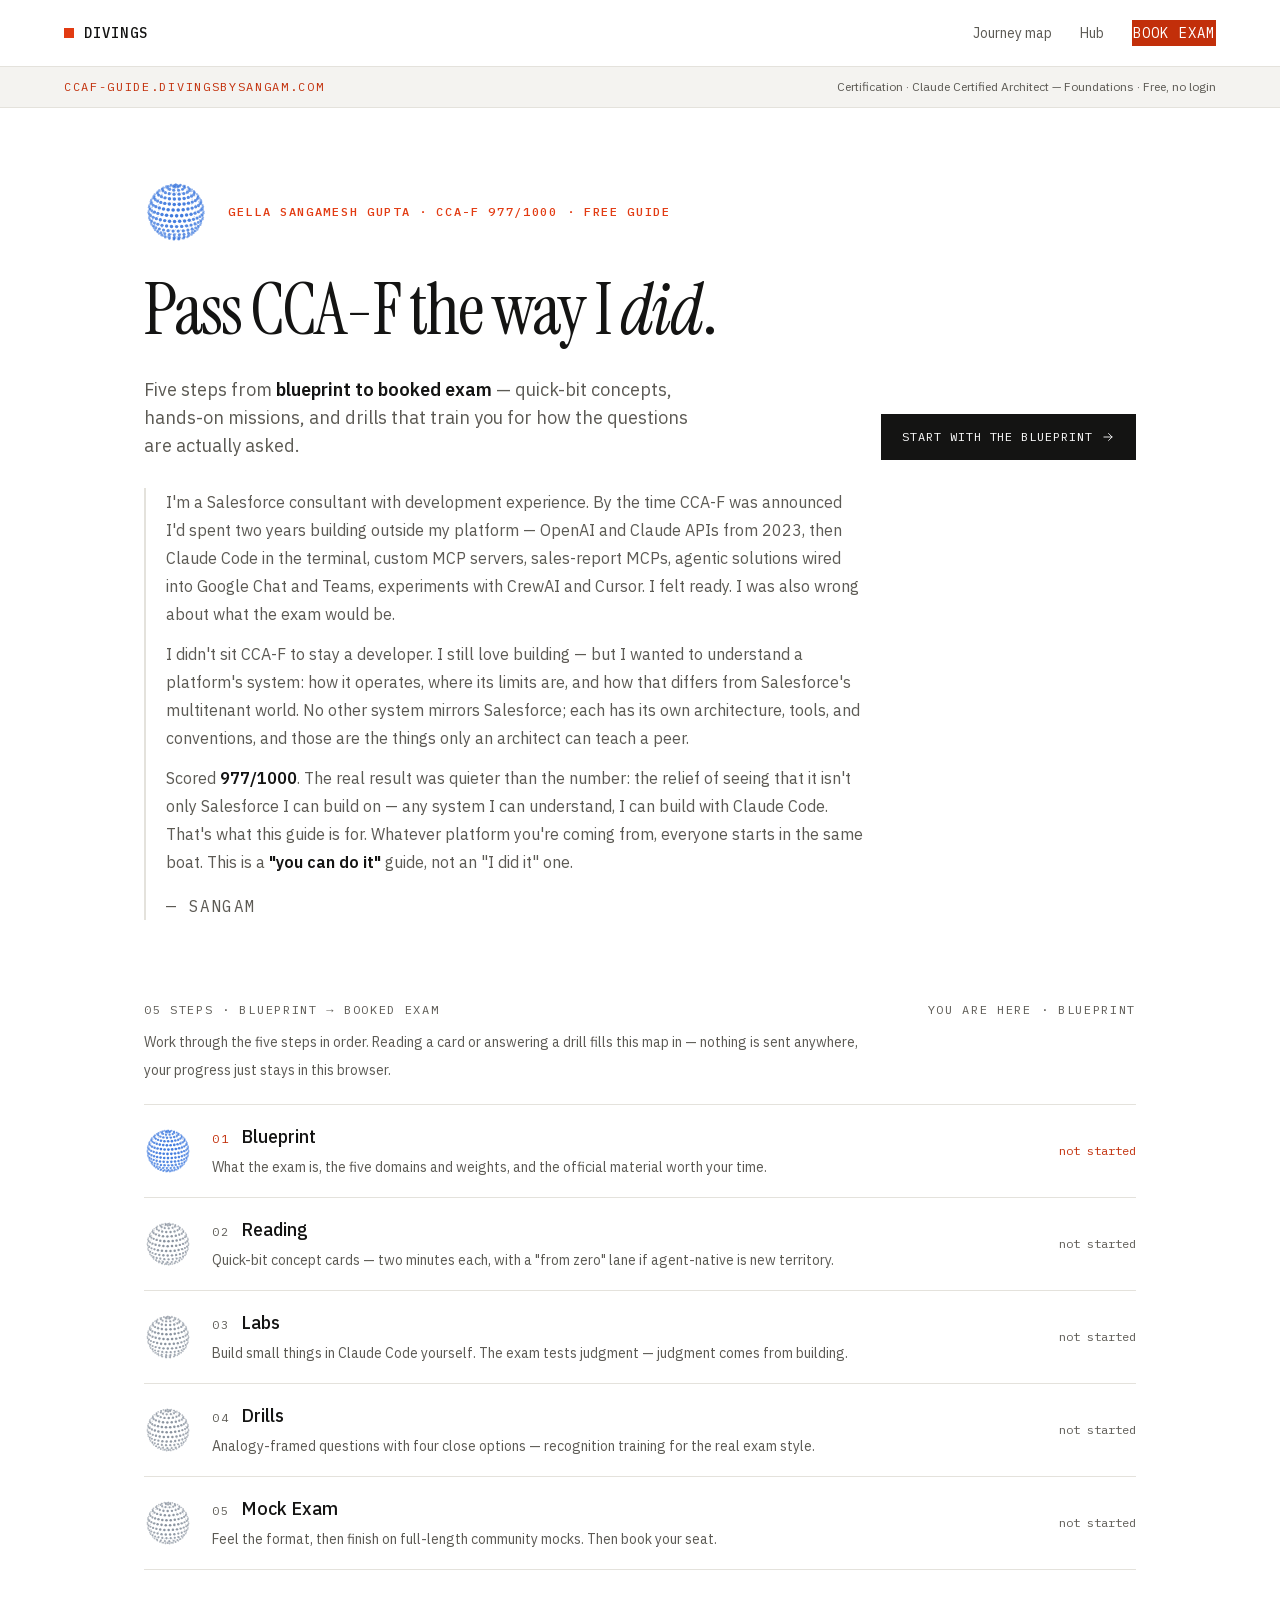
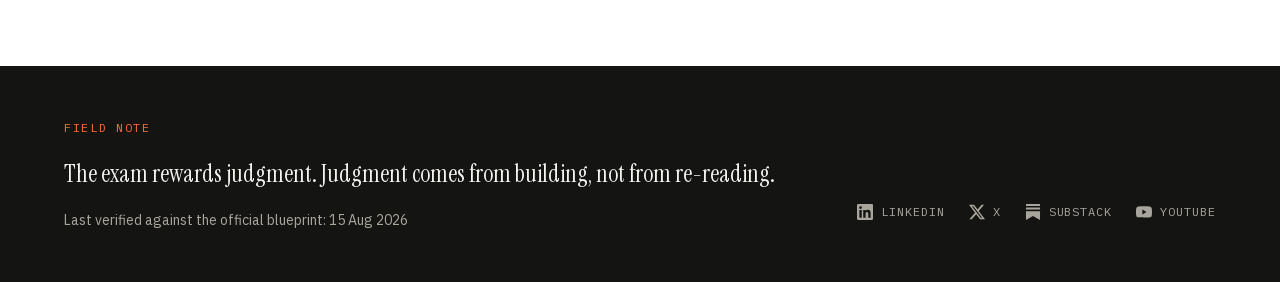
==== commit 675cad45: "feat: footer — trim to the field note + last-verified, add Sangam's socials Per Sangam: drop "Free &" ====
--- a/demos/scaffold-preview.html
+++ b/demos/scaffold-preview.html
@@ -584,12 +584,24 @@
 }
 .foot-line { font-family: var(--font-serif); font-size: var(--text-2xl); line-height: var(--leading-relaxed); color: var(--color-inverse-foreground); }
 .foot-meta { font-size: var(--text-sm); color: var(--color-inverse-muted); }
-.foot-meta .dot { margin: 0 var(--spacing-2); }
-.foot-coord {
+.site-foot time.stale { color: var(--color-warning); border-bottom: 1px dotted var(--color-warning); cursor: help; }
+
+/* Sangam elsewhere. Brand marks are the one filled exception to the hairline
+   icon language — a logo is a fixed shape and outlining it stops reading at
+   16px — so each one is paired with a mono label and never carries the meaning
+   alone. One accent still: hover goes to the on-inverse hot signal. */
+.foot-social { display: flex; align-items: center; gap: var(--spacing-6); flex-wrap: wrap; }
+.foot-social .soc {
+  display: inline-flex; align-items: center; gap: var(--spacing-2);
   font-family: var(--font-mono); font-size: var(--text-xs);
-  letter-spacing: var(--tracking-wide); text-transform: uppercase; color: var(--color-inverse-muted);
-}
-.site-foot time.stale { color: var(--color-warning); border-bottom: 1px dotted var(--color-warning); cursor: help; }
+  letter-spacing: var(--tracking-wide); text-transform: uppercase;
+  color: var(--color-inverse-muted); text-decoration: none;
+  padding: var(--spacing-2) 0; min-height: 24px;      /* C3 target size */
+  transition: color .15s;
+}
+.foot-social .soc:hover { color: var(--color-primary-on-inverse); }
+.ico-brand { width: 16px; height: 16px; flex: 0 0 16px; fill: currentColor; stroke: none; }
+.site-foot a:focus-visible { outline-color: var(--color-primary-on-inverse); }
 
 /* ---------- responsive ---------- */
 @media (max-width: 900px) {
@@ -673,13 +685,11 @@
   <div class="foot-main">
     <p class="foot-kicker">Field note</p>
     <p class="foot-line">The exam rewards judgment. Judgment comes from building, not from re-reading.</p>
-    <p class="foot-meta">
-      <span>Last verified against the official blueprint: <time id="last-verified"></time></span>
-      <span class="dot">·</span>
-      <span>Free &amp; open — no login, progress stays in your browser</span>
-    </p>
+    <p class="foot-meta">Last verified against the official blueprint: <time id="last-verified"></time></p>
   </div>
-  <p class="foot-coord">Bengaluru · Field System 1.0</p>
+  <nav class="foot-social" id="foot-social" aria-label="Sangam elsewhere">
+    <!-- filled from CCAF_SOCIALS by app.js -->
+  </nav>
 </footer>
 
 <script>
@@ -825,6 +835,23 @@
     keyboard:  '<rect x="3" y="7" width="18" height="12" rx="2"/><path d="M7 11h.01M11 11h.01M15 11h.01M7 15h10"/>',
   };
 
+  /* Brand marks. These are the one exception to the 1.5px hairline language:
+     a logo is a fixed shape, and outlining it makes it unrecognisable at 16px.
+     They are drawn filled from currentColor, kept small, and always paired with
+     a mono text label — so the glyph never carries the meaning on its own. */
+  const BRANDS = {
+    linkedin: 'M20.447 20.452h-3.554v-5.569c0-1.328-.027-3.037-1.852-3.037-1.853 0-2.136 1.445-2.136 2.939v5.667H9.351V9h3.414v1.561h.046c.477-.9 1.637-1.85 3.37-1.85 3.601 0 4.267 2.37 4.267 5.455v6.286zM5.337 7.433a2.062 2.062 0 1 1 0-4.125 2.062 2.062 0 0 1 0 4.125zm1.782 13.019H3.555V9h3.564v11.452zM22.225 0H1.771C.792 0 0 .774 0 1.729v20.542C0 23.227.792 24 1.771 24h20.451C23.2 24 24 23.227 24 22.271V1.729C24 .774 23.2 0 22.222 0h.003z',
+    x: 'M18.901 1.153h3.68l-8.04 9.19L24 22.846h-7.406l-5.8-7.584-6.638 7.584H.474l8.6-9.83L0 1.154h7.594l5.243 6.932zM17.61 20.644h2.039L6.486 3.24H4.298z',
+    substack: 'M22.539 8.242H1.46V5.406h21.08v2.836zM1.46 10.812V24L12 18.11 22.54 24V10.812H1.46zM22.54 0H1.46v2.836h21.08V0z',
+    youtube: 'M23.498 6.186a3.016 3.016 0 0 0-2.122-2.136C19.505 3.545 12 3.545 12 3.545s-7.505 0-9.377.505A3.017 3.017 0 0 0 .502 6.186C0 8.07 0 12 0 12s0 3.93.502 5.814a3.016 3.016 0 0 0 2.122 2.136c1.871.505 9.376.505 9.376.505s7.505 0 9.377-.505a3.015 3.015 0 0 0 2.122-2.136C24 15.93 24 12 24 12s0-3.93-.502-5.814zM9.545 15.568V8.432L15.818 12l-6.273 3.568z',
+  };
+
+  /* brand(name) — always decorative; the link's own text label is the name. */
+  function brand(name) {
+    const d = BRANDS[name];
+    return d ? `<svg class="ico-brand" viewBox="0 0 24 24" aria-hidden="true" focusable="false"><path d="${d}"/></svg>` : '';
+  }
+
   /* icon(name) — decorative by default; pass a label only when the glyph is
      the sole carrier of meaning (it never is on this site). */
   function icon(name, label) {
@@ -834,7 +861,7 @@
     return `<svg class="ico" viewBox="0 0 24 24" ${a11y}>${d}</svg>`;
   }
 
-  const CCAF_ICONS = { icon, names: Object.keys(PATHS) };
+  const CCAF_ICONS = { icon, brand, names: Object.keys(PATHS), brands: Object.keys(BRANDS) };
   if (typeof window !== 'undefined') window.CCAF_ICONS = CCAF_ICONS;
 })();
 
@@ -1790,6 +1817,7 @@
   'use strict';
 
   const icon = (n, l) => (window.CCAF_ICONS ? window.CCAF_ICONS.icon(n, l) : '');
+  const brand = (n) => (window.CCAF_ICONS ? window.CCAF_ICONS.brand(n) : '');
   const NEW_TAB = ' <span class="sr-only">(opens in new tab)</span>';
 
   /* DIV-52 B6: every new-tab link says so to a screen reader. Content in
@@ -1798,6 +1826,23 @@
   function newTabHints(html) {
     return String(html == null ? '' : html).replace(/<a\b[^>]*target="_blank"[^>]*>([\s\S]*?)<\/a>/g,
       (m) => (m.includes('opens in new tab') ? m : m.replace(/<\/a>$/, `${NEW_TAB}</a>`)));
+  }
+
+  /* Sangam elsewhere — rendered rather than hard-coded in index.html so the
+     brand marks have one source (js/icons.js) and the new-tab hint is applied
+     the same way it is everywhere else (DIV-52 B6). */
+  const SOCIALS = [
+    { id: 'linkedin', name: 'LinkedIn', url: 'https://www.linkedin.com/in/gella-sangamesh-gupta-a35b5b1b8/' },
+    { id: 'x',        name: 'X',        url: 'https://x.com/sangamesh_gupta' },
+    { id: 'substack', name: 'Substack', url: 'https://gellasangameshgupta.substack.com/' },
+    { id: 'youtube',  name: 'YouTube',  url: 'https://www.youtube.com/@divingsbysangam' },
+  ];
+
+  function renderSocial() {
+    const el = document.getElementById('foot-social');
+    if (!el) return;
+    el.innerHTML = SOCIALS.map((s) => `
+      <a class="soc" href="${s.url}" target="_blank" rel="noopener me">${brand(s.id)}<span>${s.name}</span>${NEW_TAB}</a>`).join('');
   }
 
   // ---------- step definitions ----------
@@ -2585,6 +2630,7 @@
 
   addEventListener('hashchange', () => { routeHash = location.hash; resetArmed = null; render(); });
   renderStory();
+  renderSocial();
   renderLastVerified();
   if (window.CCAF_ORB) CCAF_ORB.mountAll(document);
   render();
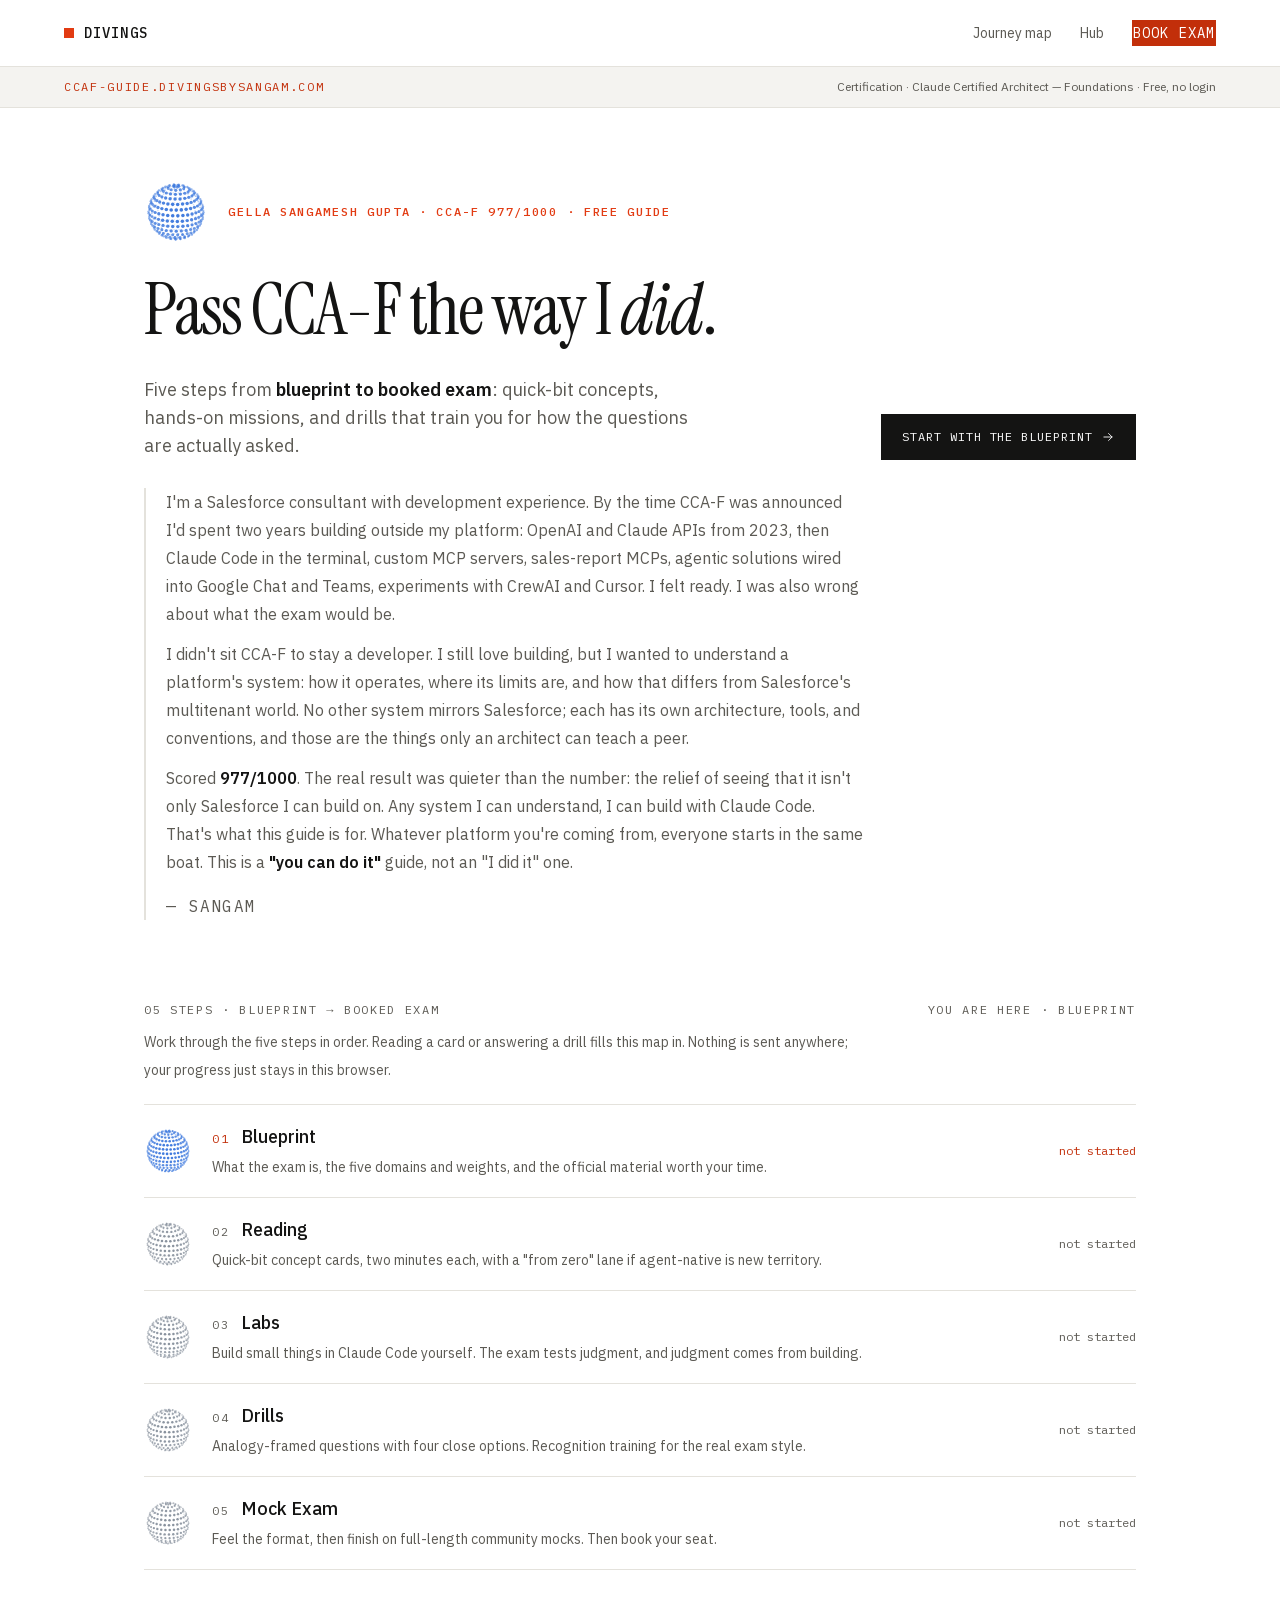
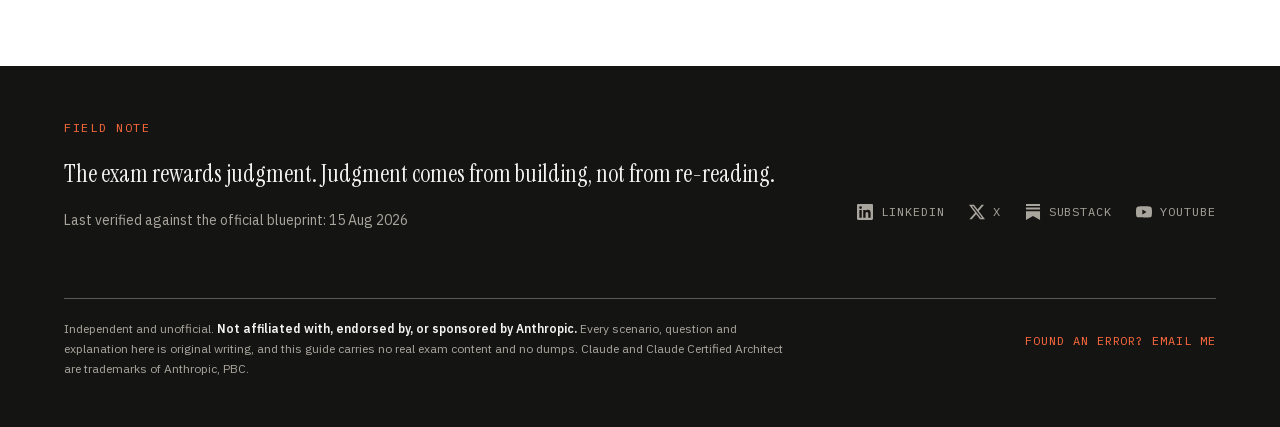
==== commit b2cc5097: "content: exam facts, unofficial disclaimer, feedback route, and a voice pass Two pieces of work in o" ====
--- a/demos/scaffold-preview.html
+++ b/demos/scaffold-preview.html
@@ -4,7 +4,7 @@
 <meta charset="utf-8">
 <meta name="viewport" content="width=device-width, initial-scale=1">
 <!-- GENERATED preview bundle: do not edit; run `node scripts/build-preview.js` -->
-<title>[Preview] CCA-F Interactive Guide — Divings by Sangam</title>
+<title>[Preview] CCA-F Interactive Guide · Divings by Sangam</title>
 <meta name="description" content="A free, interactive five-step study guide for the Claude Certified Architect – Foundations exam, built from a 977/1000 pass.">
 <meta name="theme-color" content="#ffffff">
 
@@ -16,7 +16,7 @@
 <meta property="og:type" content="website">
 <meta property="og:site_name" content="Divings by Sangam">
 <meta property="og:title" content="CCA-F Interactive Guide">
-<meta property="og:description" content="Five steps from blueprint to booked exam — quick-bit concepts, hands-on missions, and drills that train you for how the questions are actually asked. Built from a 977/1000 pass. Free, no login.">
+<meta property="og:description" content="Five steps from blueprint to booked exam: quick-bit concepts, hands-on missions, and drills that train you for how the questions are actually asked. Built from a 977/1000 pass. Free, no login.">
 <meta property="og:url" content="https://ccaf-guide.divingsbysangam.com/">
 <meta property="og:image" content="https://ccaf-guide.divingsbysangam.com/assets/og-image.png">
 <meta property="og:image:width" content="1200">
@@ -600,6 +600,30 @@
   transition: color .15s;
 }
 .foot-social .soc:hover { color: var(--color-primary-on-inverse); }
+
+/* Fine print: the legal line and the one feedback route. Full width under the
+   band's two columns, separated by a hairline in formwork so it reads as a
+   footnote rather than as another column. */
+.foot-fine {
+  flex: 1 0 100%;
+  display: flex; align-items: flex-start; justify-content: space-between;
+  gap: var(--spacing-8); flex-wrap: wrap;
+  margin-top: var(--spacing-8); padding-top: var(--spacing-5);
+  border-top: 1px solid var(--color-formwork);
+}
+.foot-disclaimer {
+  font-size: var(--text-xs); line-height: var(--leading-tight);
+  color: var(--color-inverse-muted); max-width: 720px;
+}
+.foot-disclaimer strong { color: var(--color-inverse-foreground); font-weight: var(--font-weight-semibold); }
+.foot-feedback a {
+  display: inline-flex; align-items: center; gap: var(--spacing-2);
+  font-family: var(--font-mono); font-size: var(--text-xs);
+  letter-spacing: var(--tracking-wide); text-transform: uppercase;
+  color: var(--color-primary-on-inverse); text-decoration: none;
+  padding: var(--spacing-2) 0; min-height: 24px; white-space: nowrap;
+}
+.foot-feedback a:hover { color: var(--color-inverse-foreground); text-decoration: underline; text-underline-offset: 3px; }
 .ico-brand { width: 16px; height: 16px; flex: 0 0 16px; fill: currentColor; stroke: none; }
 .site-foot a:focus-visible { outline-color: var(--color-primary-on-inverse); }
 
@@ -622,6 +646,9 @@
   .foot-line { font-size: var(--text-xl); line-height: var(--leading-normal); }
   .deck-meta { flex-direction: column; align-items: flex-start; gap: var(--spacing-1); }
   .step-title-row { flex-wrap: wrap; }
+  /* the two mono coordinates collided into each other on a phone */
+  .map-head { flex-direction: column; align-items: flex-start; gap: var(--spacing-1); }
+  .foot-fine { gap: var(--spacing-4); }
 }
 
 /* ---------- reduced motion ---------- */
@@ -664,7 +691,7 @@
     <h1>Pass CCA-F the way I <em>did</em>.</h1>
     <div class="hero-row">
       <p class="sub">
-        Five steps from <strong>blueprint to booked exam</strong> — quick-bit concepts, hands-on
+        Five steps from <strong>blueprint to booked exam</strong>: quick-bit concepts, hands-on
         missions, and drills that train you for how the questions are <em>actually</em> asked.
       </p>
       <p class="hero-cta" id="hero-cta"></p>
@@ -690,6 +717,17 @@
   <nav class="foot-social" id="foot-social" aria-label="Sangam elsewhere">
     <!-- filled from CCAF_SOCIALS by app.js -->
   </nav>
+
+  <div class="foot-fine">
+    <p class="foot-disclaimer">
+      Independent and unofficial. <strong>Not affiliated with, endorsed by, or sponsored by Anthropic.</strong>
+      Every scenario, question and explanation here is original writing, and this guide carries no
+      real exam content and no dumps. Claude and Claude Certified Architect are trademarks of Anthropic, PBC.
+    </p>
+    <p class="foot-feedback">
+      <a href="mailto:sangameshgella@divingsbysangam.com?subject=CCA-F%20Interactive%20Guide%20%E2%80%94%20feedback">Found an error? Email me</a>
+    </p>
+  </div>
 </footer>
 
 <script>
@@ -887,20 +925,22 @@
       minutes: 2,
       quick: `
         <p>CCA-F is a <strong>proctored, 60-question multiple-choice exam</strong> taken in
-        <strong>120 minutes</strong> for <strong>$125</strong>, delivered through Pearson VUE —
-        online with a webcam proctor, or at a test center. Results are reported on a scaled
-        score out of 1000. The questions are scenario-based: they describe a situation and ask
-        for the best architectural judgment, not a definition.</p>`,
+        <strong>120 minutes</strong> for <strong>$125</strong>, delivered through Pearson VUE, either
+        online with a webcam proctor or at a test center. Results are reported on a scaled
+        score out of 1000, and <strong>720 is the pass mark</strong>. The certification is
+        <strong>valid for 12 months</strong>, so diary the recert a year out. The questions are
+        scenario-based: they describe a situation and ask for the best architectural judgment,
+        not a definition. One right answer each; nothing asks you to select all that apply.</p>`,
       fromZero: `
         <p>Never taken a proctored cert? "Proctored" means a live invigilator checks your ID and
-        watches via webcam — clear desk, no second monitor, no phone. Book through the official
+        watches via webcam: clear desk, no second monitor, no phone. Book through the official
         certification page (below); online slots are usually available within days. If your
         home setup is unreliable, a Pearson VUE test center removes all the tech risk.</p>`,
       examTwist: `
-        <p>120 minutes for 60 questions sounds generous — it isn't, because every question is a
+        <p>120 minutes for 60 questions sounds generous. It isn't, because every question is a
         paragraph-long scenario. Budget <strong>~90 seconds a question</strong>, flag anything
-        that drags, and bank the saved time for the flagged ones. Finishing the first pass with
-        20 minutes to review beats agonizing sequentially.</p>`,
+        that drags, and bank the saved time for the ones you flagged. Finishing the first pass
+        with 20 minutes left to review beats agonizing over each question in order.</p>`,
     },
     {
       id: 'five-domains',
@@ -909,11 +949,11 @@
       quick: `
         <p>Everything on the exam maps to five weighted domains:</p>
         <ul>
-          <li><strong>Agentic Architecture &amp; Orchestration — 27%</strong></li>
-          <li><strong>Claude Code Configuration &amp; Workflows — 20%</strong></li>
-          <li><strong>Prompt Engineering &amp; Structured Output — 20%</strong></li>
-          <li><strong>Tool Design &amp; MCP Integration — 18%</strong></li>
-          <li><strong>Context Management &amp; Reliability — 15%</strong></li>
+          <li><strong>Agentic Architecture &amp; Orchestration: 27%</strong></li>
+          <li><strong>Claude Code Configuration &amp; Workflows: 20%</strong></li>
+          <li><strong>Prompt Engineering &amp; Structured Output: 20%</strong></li>
+          <li><strong>Tool Design &amp; MCP Integration: 18%</strong></li>
+          <li><strong>Context Management &amp; Reliability: 15%</strong></li>
         </ul>`,
       fromZero: `
         <p>In one line each: <em>agentic architecture</em> = when to use one agent, many agents,
@@ -923,9 +963,9 @@
         <em>context management</em> = living within the context window without losing the plot.</p>`,
       examTwist: `
         <p>Weights are your study budget: the heaviest domain (27%) supplies roughly one in four
-        questions, so a shaky day on agent orchestration costs more than one on context
-        management. Read the blueprint's task statements literally — each one is the seed of a
-        scenario you'll recognize on exam day.</p>`,
+        questions, so a shaky day on agent orchestration costs you more than a shaky day on
+        context management. Read the blueprint's task statements literally; each one is the
+        seed of a scenario you'll recognize on exam day.</p>`,
     },
     {
       id: 'official-sources',
@@ -934,19 +974,19 @@
       quick: `
         <p>Start from the source before any community content:</p>
         <ul>
-          <li><a href="https://anthropic-partners.skilljar.com/claude-certified-architect-foundations-certification" target="_blank" rel="noopener">Official certification page</a> — registration ($125), the exam guide &amp; blueprint PDF, and the exam policies. The blueprint's domain/task breakdown is what this whole guide is organized around.</li>
-          <li><a href="https://platform.claude.com/docs" target="_blank" rel="noopener">Claude platform docs</a> — the API, tool use, MCP, structured outputs, context management: the primary material the exam draws on.</li>
-          <li><a href="https://code.claude.com/docs" target="_blank" rel="noopener">Claude Code docs</a> — configuration, CLAUDE.md, hooks, skills, and workflows: the second-heaviest exam domain.</li>
-          <li><a href="https://www.freecodecamp.org/news/claude-certified-architect-foundations-prep-for-anthropic-s-new-certification-exam/" target="_blank" rel="noopener">freeCodeCamp prep course</a> — a free full-length video course if you want a lecture format alongside this guide.</li>
+          <li><a href="https://anthropic-partners.skilljar.com/claude-certified-architect-foundations-certification" target="_blank" rel="noopener">Official certification page</a>: registration ($125), the exam guide and blueprint PDF, and the exam policies. The blueprint's domain/task breakdown is what this whole guide is organized around.</li>
+          <li><a href="https://platform.claude.com/docs" target="_blank" rel="noopener">Claude platform docs</a>. The API, tool use, MCP, structured outputs and context management all live here, and this is the primary material the exam draws on.</li>
+          <li><a href="https://code.claude.com/docs" target="_blank" rel="noopener">Claude Code docs</a>: configuration, CLAUDE.md, hooks, skills and workflows. Second-heaviest domain on the exam.</li>
+          <li><a href="https://www.freecodecamp.org/news/claude-certified-architect-foundations-prep-for-anthropic-s-new-certification-exam/" target="_blank" rel="noopener">freeCodeCamp prep course</a>, a free full-length video course if you'd rather have a lecture format running alongside this guide.</li>
         </ul>`,
       fromZero: `
-        <p>Suggested order: skim the official exam guide PDF once (don't study it — just learn
-        the map), then come back here and work the five steps. The PDF's task statements will
+        <p>Suggested order: skim the official exam guide PDF once, without studying it, just to
+        learn the map. Then come back here and work the five steps. The PDF's task statements will
         feel abstract now and obvious by the time you finish the Drills step.</p>`,
       examTwist: `
         <p>When two study sources disagree, <strong>the blueprint wins</strong>. Community
-        guides (this one included) lag behind blueprint revisions — check the "last verified"
-        date in the footer, and if the official PDF changed recently, trust it over any
+        guides (this one included) lag behind blueprint revisions, so check the "last verified"
+        date in the footer; and if the official PDF changed recently, trust it over any
         summary.</p>`,
     },
   ],
@@ -957,43 +997,43 @@
       title: 'Workflow or agent? The first fork',
       minutes: 2,
       quick: `
-        <p>The first architectural question is never "which model" — it's <strong>how much
+        <p>The first architectural question is never "which model". It's <strong>how much
         autonomy the problem needs</strong>. If the steps are known in advance (classify, then
         extract, then format), build a <em>workflow</em>: fixed steps with LLM calls inside.
-        If the model must decide its own path — which tools, how many steps, when it's done —
-        that's an <em>agent</em>. Workflows are cheaper, faster, and easier to debug; agents
+        If the model has to decide its own path (which tools, how many
+        steps, when it's finished), that's an <em>agent</em>. Workflows are cheaper, faster, and easier to debug; agents
         buy flexibility at the cost of predictability.</p>`,
       fromZero: `
-        <p>Salesforce lens: a workflow is a <em>Flow</em> — every branch drawn in advance. An
-        agent is like handing a case to a senior rep: you define the goal and the tools they
-        may use, and they choose the path. You'd never hire a rep to do what a Flow does
-        reliably for free — same rule here.</p>`,
+        <p>Salesforce lens: a workflow is a <em>Flow</em>, every branch drawn in advance. An agent
+        is closer to handing a case to a senior rep, where you set the goal and the tools they
+        may use and they pick the path. You'd never hire a rep to do what a Flow already does
+        reliably for free. Same rule here.</p>`,
       examTwist: `
         <p>Scenarios describing a <strong>repeatable, well-defined pipeline</strong> are bait
         for over-engineering: the "build an autonomous agent" option sounds impressive and is
-        wrong. Pick the fixed workflow/chained-calls answer whenever the steps are knowable in
-        advance. The reverse trap exists too — genuinely open-ended tasks where a rigid
-        pipeline would fail.</p>`,
+        wrong. Pick the fixed workflow or chained-calls answer whenever the steps are knowable in
+        advance. The reverse trap is there too: truly open-ended tasks where a rigid pipeline
+        falls over.</p>`,
     },
     {
       id: 'single-vs-multi',
       domain: 'agentic',
-      title: 'One agent beats five — until it doesn\'t',
+      title: 'One agent beats five, until it doesn\'t',
       minutes: 2,
       quick: `
         <p>Default to <strong>one agent with good tools</strong>. Add more agents only when a
-        real constraint forces it: context that won't fit one window, genuinely parallel
-        workstreams, or subtasks needing different instructions or permissions. Every added
-        agent brings coordination cost — handoffs lose information, and failures multiply.</p>`,
+        real constraint forces it: context that won't fit one window, truly parallel workstreams,
+        or subtasks that need different instructions or permissions. Every agent you add brings
+        coordination cost, because handoffs lose information and failures multiply.</p>`,
       fromZero: `
         <p>Think of one admin with the right permission sets versus a committee. The committee
-        wins only when the work truly splits — separate territories, separate skills. Otherwise
-        meetings (agent handoffs) eat all the gains.</p>`,
+        wins only when the work truly splits into separate territories and separate skills.
+        Otherwise the meetings, which here are agent handoffs, eat every gain you hoped for.</p>`,
       examTwist: `
         <p>Multi-agent options glitter on the exam. The correct answer is usually the
-        <strong>simplest architecture that satisfies the stated constraint</strong> — and the
-        constraint is in the scenario's wording: "research spans dozens of documents in
-        parallel" justifies subagents; "handle a support ticket" does not.</p>`,
+        <strong>simplest architecture that satisfies the stated constraint</strong>, and the
+        constraint is sitting in the scenario's wording. "Research spans dozens of documents in
+        parallel" justifies subagents. "Handle a support ticket" doesn't.</p>`,
     },
     {
       id: 'orchestrator-workers',
@@ -1003,18 +1043,19 @@
       quick: `
         <p>The workhorse multi-agent pattern: a <strong>lead agent decomposes the task</strong>
         and dispatches scoped subagents, each with its <em>own clean context window</em> and a
-        narrow brief. Subagents return summaries, not transcripts — the orchestrator holds the
-        big picture and integrates results. Use it for parallel research, wide codebase sweeps,
+        narrow brief. Subagents return summaries rather than transcripts, so the orchestrator keeps
+        the big picture and integrates what comes back. Use it for parallel research, wide codebase sweeps,
         or specialist review passes.</p>`,
       fromZero: `
         <p>It's case swarming: a triage lead breaks a messy escalation into work items and
-        routes each to a specialist queue. No specialist reads the whole case history — each
-        gets exactly the slice they need, and the lead assembles the resolution.</p>`,
+        routes each to a specialist queue. No specialist reads the whole case history; each one gets
+        exactly the slice they need, and the lead assembles the resolution.</p>`,
       examTwist: `
         <p>Cue phrases that point here: "context window fills up," "independent
         investigations," "parallel exploration," "specialist reviewers." When the scenario
-        stresses <strong>isolation of contexts</strong> or <strong>fan-out</strong>, the answer
-        is orchestrator + subagents — not one bigger prompt, and not fine-tuning.</p>`,
+        stresses <strong>isolation of contexts</strong> or <strong>fan-out</strong>, reach for the
+        orchestrator and subagents. One bigger prompt won't do it, and neither will
+        fine-tuning.</p>`,
     },
     {
       id: 'api-sdk-code',
@@ -1023,22 +1064,23 @@
       minutes: 2,
       quick: `
         <p>Three ways to build, in rising order of built-in machinery: the <strong>Messages
-        API</strong> gives raw model access — you own the loop, tool execution, and state. The
+        API</strong> gives you raw model access, which means you own the loop, the tool execution
+        and the state. The
         <strong>Agent SDK</strong> ships the agentic harness (tool loop, file access, subagents,
         hooks) as a library for production apps. <strong>Claude Code</strong> is the same
         harness as an interactive developer tool. Rule of thumb: API for custom control,
         SDK for shipping agents, Claude Code for building software with an agent.</p>`,
       fromZero: `
-        <p>Rough analogy: Messages API is raw Apex — total control, you write everything. The
-        Agent SDK is the platform's standard objects and automation — proven machinery you
-        configure instead of rebuild. Claude Code is the setup UI on top. Choose by how much
-        of the machine you want to own.</p>`,
+        <p>Rough analogy: the Messages API is raw Apex, total control, you write everything. The
+        Agent SDK is closer to the platform's standard objects and automation, proven machinery
+        you configure instead of rebuild. Claude Code is the setup UI sitting on top of it all.
+        Choose by how much of the machine you actually want to own.</p>`,
       examTwist: `
         <p>Scenario says "team needs a production agent with tool use and file access,
         <em>minimal harness code</em>" → Agent SDK. "Fine-grained control over every token and
         a custom execution loop" → Messages API. "Developers automating their own workflow" →
-        Claude Code. The wrong options are the same three names shuffled — match the
-        <strong>ownership level</strong>, not the buzzword.</p>`,
+        Claude Code. The wrong options are those same three names shuffled, so match on the
+        <strong>ownership level</strong> rather than the buzzword.</p>`,
     },
     {
       id: 'autonomy-brakes',
@@ -1047,8 +1089,8 @@
       minutes: 2,
       quick: `
         <p>Agent safety is an <strong>architecture property, not a prompt property</strong>.
-        Instructions steer probabilistically; for actions that are irreversible or expensive —
-        deletes, payments, sending messages — you gate with mechanisms: permission allowlists,
+        Instructions steer probabilistically, so for anything irreversible or expensive (deletes,
+        payments, sending messages) you gate with mechanisms: permission allowlists,
         human approval on specific tools, sandboxed execution, and least-privilege credentials.
         The prompt says "be careful"; the harness makes careless impossible.</p>`,
       fromZero: `
@@ -1058,9 +1100,9 @@
       examTwist: `
         <p>When a scenario involves a destructive or customer-visible action, the answer
         involving <strong>deterministic gating</strong> (approval step, permission rule, scoped
-        credentials) beats every "improve the system prompt" option. Prompts are probabilistic;
-        hooks and permissions are deterministic — the exam tests whether you know which layer
-        to reach for.</p>`,
+        credentials) beats every "improve the system prompt" option. Prompts are probabilistic while
+        hooks and permissions are deterministic, and the exam is testing whether you know which
+        layer to reach for.</p>`,
     },
     {
       id: 'measure-agents',
@@ -1070,17 +1112,17 @@
       quick: `
         <p>Production agents need <strong>evals</strong>: a fixed set of representative tasks,
         scored automatically (exact checks, rubric graders, or LLM-as-judge), run on every
-        change. Without them, prompt edits are vibes — a fix for one case silently breaks
-        three others. Start small: a dozen real cases beats a hundred synthetic ones.</p>`,
+        change. Without them you're editing prompts on vibes, and a fix for one case quietly breaks
+        three others. Start small. A dozen real cases beats a hundred synthetic ones.</p>`,
       fromZero: `
         <p>This is your regression suite and UAT rolled into one. You'd never deploy an Apex
         change without tests green; don't ship a prompt or tool change without the eval set
         green either.</p>`,
       examTwist: `
-        <p>Cue: "quality dropped after we changed the prompt — what should the team have done?"
-        The answer is <strong>establish evals/baselines before iterating</strong>, not "use a
-        bigger model" and not "add more instructions." Anything resembling measure-first is
-        usually the intended choice.</p>`,
+        <p>Cue: "quality dropped after we changed the prompt, what should the team have done?" The
+        answer is <strong>establish evals and baselines before iterating</strong>. It isn't "use
+        a bigger model" and it isn't "add more instructions." Whichever option amounts to
+        measure first is usually the intended one.</p>`,
     },
     {
       id: 'claude-md-brief',
@@ -1091,47 +1133,47 @@
         <p><strong>CLAUDE.md</strong> is a file at your project root that Claude Code loads
         into every session: conventions, commands, architecture notes, rules. It's how a team
         gets consistent behavior without re-explaining the project each time. Keep it short and
-        binding — a page of load-bearing rules beats ten pages of description, because every
-        line spends context budget on every request.</p>`,
+        binding. A page of load-bearing rules beats ten pages of description, because every line
+        of it spends context budget on every single request.</p>`,
       fromZero: `
-        <p>Think of the onboarding doc you wish every new admin read before touching your org —
-        except here it's actually read, every single session, automatically. What goes in it:
+        <p>Think of the onboarding doc you wish every new admin read before touching your org,
+        except this one really does get read, every session, automatically. What goes in it:
         "tests run with X," "never edit generated files," "deploys work like Y."</p>`,
       examTwist: `
         <p>Cue: "the team keeps getting inconsistent behavior across sessions" or "how do we
-        make the agent follow project conventions?" The answer is a checked-in CLAUDE.md — not
-        longer per-request prompts, and not a bigger model. If the scenario stresses
-        <em>persistence across sessions</em>, it's this.</p>`,
+        make the agent follow project conventions?" The answer is a checked-in CLAUDE.md. Longer
+        per-request prompts won't fix it and a bigger model certainly won't. If the scenario
+        leans on <em>persistence across sessions</em>, it's this.</p>`,
     },
     {
       id: 'hooks-deterministic',
       domain: 'claude-code',
-      title: 'Hooks: rules that cannot be ignored',
+      title: 'Hooks are rules that can\'t be ignored',
       minutes: 2,
       quick: `
-        <p>Instructions in prompts are <em>probabilistic</em> — usually followed, never
+        <p>Instructions in prompts are <em>probabilistic</em>, usually followed and never
         guaranteed. <strong>Hooks</strong> are shell commands that run automatically on events
         (before a tool call, after an edit, on session start) and can block, modify, or react
-        deterministically. Policy that must hold 100% of the time — "never touch prod config,"
-        "always run the formatter" — belongs in a hook, not a sentence.</p>`,
+        deterministically. Policy that has to hold 100% of the time, like "never touch prod config"
+        or "always run the formatter," belongs in a hook rather than in a sentence.</p>`,
       fromZero: `
         <p>Salesforce lens: a prompt instruction is a help-text asking users to be careful; a
         hook is the validation rule that simply won't let the record save. You already know
         which one auditors trust.</p>`,
       examTwist: `
         <p>The word <strong>"must"</strong> or <strong>"never"</strong> in a scenario is the
-        tell. Options offering "add it to the system prompt" are the trap; enforcement
-        questions want the deterministic mechanism — a hook, a permission rule, or both.</p>`,
+        tell. Options offering "add it to the system prompt" are the trap, because enforcement
+        questions want the deterministic mechanism: a hook, a permission rule, or both.</p>`,
     },
     {
       id: 'skills-package-workflows',
       domain: 'claude-code',
-      title: 'Skills: packaged, repeatable workflows',
+      title: 'Skills package the prompt that worked',
       minutes: 2,
       quick: `
         <p>A <strong>skill</strong> is a folder of instructions (plus optional scripts and
-        resources) that Claude loads on demand for a specific kind of task — a release
-        checklist, a review playbook, a house writing style. Slash commands invoke them
+        resources) that Claude loads on demand for one kind of task, whether that's a release
+        checklist, a review playbook or a house writing style. Slash commands invoke them
         explicitly. Skills turn "the prompt that worked" into a versioned, shareable asset
         instead of something living in one person's chat history.</p>`,
       fromZero: `
@@ -1140,13 +1182,13 @@
         the same instructions twice, that's a skill asking to exist.</p>`,
       examTwist: `
         <p>Cue: "a multi-step process the team performs repeatedly" or "how do we standardize
-        this workflow across the team?" → package it as a skill. Distinguish from CLAUDE.md
-        (always-on project rules) — skills are <em>on-demand procedures</em>.</p>`,
+        this workflow across the team?" → package it as a skill. Don't confuse it with CLAUDE.md,
+        which carries always-on project rules; skills are <em>on-demand procedures</em>.</p>`,
     },
     {
       id: 'permissions-least-privilege',
       domain: 'claude-code',
-      title: 'Permissions: least privilege for agents',
+      title: 'Least privilege, but for agents',
       minutes: 2,
       quick: `
         <p>Claude Code asks before running tools; <strong>permission settings and
@@ -1156,32 +1198,32 @@
         and scope access to the directories the task actually needs.</p>`,
       fromZero: `
         <p>Profiles and permission sets, but for an agent: nobody gives every user Modify All
-        Data just to close cases. Same instinct — grant the minimum that lets the work
-        happen, and widen deliberately, not by default.</p>`,
+        Data just to close cases. Same instinct applies: grant the minimum that lets the work
+        happen, then widen deliberately rather than by default.</p>`,
       examTwist: `
         <p>Scenarios about <strong>unattended or CI-based</strong> agent runs turn on this:
-        with no human at the prompt, the answer is a pre-configured allowlist plus denied
-        dangerous actions — not "the agent will ask" (it can't) and not full autonomy.</p>`,
+        with no human at the prompt, the answer is a pre-configured allowlist plus denied dangerous
+        actions. "The agent will ask" is wrong, because it can't, and full autonomy is worse.</p>`,
     },
     {
       id: 'headless-ci',
       domain: 'claude-code',
-      title: 'Beyond the terminal: headless and CI',
+      title: 'It also runs headless, inside CI',
       minutes: 2,
       quick: `
-        <p>Claude Code isn't only interactive: it runs <strong>headless</strong> — scripted
-        invocations with a prompt, pre-set permissions, and structured output — which is how
-        you wire it into CI pipelines, scheduled jobs, and automation (review every PR, triage
-        new issues, refresh docs). The same configuration surface (CLAUDE.md, hooks, skills,
+        <p>Claude Code isn't only interactive. It also runs <strong>headless</strong>, meaning
+        scripted invocations with a prompt, pre-set permissions and structured output, and
+        that's how you wire it into CI pipelines, scheduled jobs and automation such as
+        reviewing every PR, triaging new issues or refreshing docs. The same configuration surface (CLAUDE.md, hooks, skills,
         allowlists) governs both modes, so behavior stays consistent.</p>`,
       fromZero: `
-        <p>Interactive mode is you working the org by hand; headless is the scheduled batch
-        job. Same permissions model underneath — which is exactly why the permissions card
-        matters before this one.</p>`,
+        <p>Interactive mode is you working the org by hand; headless is the scheduled batch job.
+        The permissions model underneath is identical, which is exactly why the permissions card
+        comes before this one.</p>`,
       examTwist: `
         <p>Cue: "automatically on every pull request" or "nightly." The intended answer runs
-        Claude Code non-interactively inside the pipeline with explicit permissions — watch
-        for wrong options that assume a human approving each step.</p>`,
+        Claude Code non-interactively inside the pipeline with explicit permissions. Watch for the
+        wrong options, which quietly assume a human is there approving each step.</p>`,
     },
     {
       id: 'system-prompt-contract',
@@ -1190,14 +1232,14 @@
       minutes: 2,
       quick: `
         <p>Stable behavior lives in the <strong>system prompt</strong>: role, tone, hard
-        constraints, output format, what to do when unsure. Per-message prompts carry the
-        variable part — the task at hand. Specific beats vague ("cite the section number for
+        constraints, output format, what to do when unsure. Per-message prompts carry the variable
+        part, which is the task at hand. Specific beats vague ("cite the section number for
         every claim" vs "be accurate"), and positive instruction beats prohibition ("answer
         only from the provided document" vs "don't make things up").</p>`,
       fromZero: `
-        <p>It's the job description versus the daily task list. You don't re-negotiate
-        someone's role in every meeting — and if an assistant keeps making the same mistake,
-        you fix the job description once, not every conversation.</p>`,
+        <p>It's the job description versus the daily task list. You don't renegotiate someone's role
+        in every meeting, and when an assistant keeps making the same mistake you fix the job
+        description once instead of patching every conversation.</p>`,
       examTwist: `
         <p>Cue: "the assistant repeatedly does X across many conversations." Recurring-behavior
         problems are <strong>system-prompt problems</strong>; one-off task problems are user-prompt
@@ -1209,7 +1251,7 @@
       title: 'JSON you can actually parse',
       minutes: 2,
       quick: `
-        <p>When output feeds code, don't ask nicely — <strong>enforce structure</strong>. The
+        <p>When the output feeds code, don't ask nicely. <strong>Enforce the structure</strong>. The
         reliable ladder: use the API's structured-output / schema features where available;
         otherwise define a tool whose input schema <em>is</em> your desired shape; validate
         the result and retry on failure. Free-text JSON requests ("respond only in JSON,
@@ -1221,49 +1263,48 @@
       examTwist: `
         <p>Cue: "a downstream system consumes the response" or "parsing fails intermittently."
         The intended answer enforces a schema (structured outputs or tool definitions +
-        validation), never "improve the prompt wording" alone. All four options will mention
-        JSON — pick the <em>enforced</em> one.</p>`,
+        validation), never "improve the prompt wording" on its own. All four options will mention
+        JSON, so pick the <em>enforced</em> one.</p>`,
     },
     {
       id: 'few-shot-examples',
       domain: 'prompting',
-      title: 'Show, don\'t tell: examples steer',
+      title: 'Two examples beat ten adjectives',
       minutes: 2,
       quick: `
         <p>Two or three well-chosen <strong>examples</strong> in the prompt beat paragraphs of
-        adjectives. Examples nail down format, tone, and — most valuable — <em>edge-case
-        handling</em>: include one example of a tricky input done right (empty input, mixed
-        language, a borderline judgment call) and the model generalizes the pattern. Update the
+        adjectives. They nail down format and tone, and most valuably they nail down <em>edge-case
+        handling</em>. Include one example of a tricky input done right, whether that's empty
+        input, mixed language or a borderline judgment call, and the model generalizes it. Update the
         examples when you see a new failure class.</p>`,
       fromZero: `
-        <p>Training a new teammate, you don't hand them ten pages of style guidance — you show
-        them three great past cases and one nightmare case handled well. Prompts work the same
-        way.</p>`,
+        <p>Training a new teammate, you don't hand over ten pages of style guidance. You show them
+        three strong past cases and one nightmare handled well. Prompts work the same way.</p>`,
       examTwist: `
         <p>Cue: "output format is inconsistent" or "handles unusual inputs badly." Adding
-        few-shot exemplars (especially of the failing case) is usually the intended fix —
-        cheaper than fine-tuning, more reliable than more adjectives. "Fine-tune a custom
+        few-shot exemplars, especially of the case that's failing, is usually the intended fix. It's
+        cheaper than fine-tuning and more reliable than piling on adjectives. "Fine-tune a custom
         model" for a formatting problem is the classic over-reach distractor.</p>`,
     },
     {
       id: 'let-it-think',
       domain: 'prompting',
-      title: 'Complex task? Let the model think',
+      title: 'Let the model think before it answers',
       minutes: 2,
       quick: `
-        <p>For multi-constraint reasoning — planning, math, tricky tradeoffs — give the model
-        room to <strong>work before answering</strong>: extended thinking where the API offers
+        <p>For multi-constraint reasoning, whether that's planning, math or a tricky tradeoff, give
+        the model room to <strong>work before answering</strong>: extended thinking where the API offers
         it, or prompts that request explicit reasoning steps first. Decomposing one giant ask
         into stages (analyze → plan → produce) buys the same effect. The tradeoff is real:
         thinking costs tokens and latency, so switch it on for hard problems, not everything.</p>`,
       fromZero: `
         <p>You wouldn't ask an architect to blurt a final design in one breath; you'd expect
-        working notes first. Same principle — and like billable hours, you spend deliberation
-        where the decision is expensive, not on routine lookups.</p>`,
+        working notes first. Same principle here, and much like billable hours, you spend the
+        deliberation where the decision is expensive rather than on routine lookups.</p>`,
       examTwist: `
         <p>Cue: "fails on complex multi-step reasoning but simple queries are fine." Intended
-        answer: enable extended thinking / step-wise reasoning or decompose the task — not
-        raising temperature (that adds randomness, not rigor) and not just a bigger context.</p>`,
+        answer: turn on extended thinking or step-wise reasoning, or decompose the task. Raising
+        temperature adds randomness rather than rigor, and a bigger context won't help either.</p>`,
     },
     {
       id: 'mcp-in-90s',
@@ -1275,7 +1316,7 @@
         Claude to outside tools and data. An <em>MCP server</em> wraps a system (a database, an
         API, your email) and exposes three things: <strong>tools</strong> Claude can call,
         <strong>resources</strong> it can read, and <strong>prompts</strong> it can reuse.
-        Claude discovers what a server offers at runtime — no hardcoding.</p>`,
+        Claude discovers what a server offers at runtime, with nothing hardcoded.</p>`,
       fromZero: `
         <p>Coming from Salesforce? Think of an MCP server like a <em>Named Credential plus an
         Apex callout wrapper</em> rolled into one reusable integration: it hides the messy
@@ -1283,9 +1324,9 @@
         calling out, though, it's Claude deciding <em>when</em> to use the integration based on
         your request.</p>`,
       examTwist: `
-        <p>The exam rarely says "MCP." It describes a scenario — <em>"an agent needs live access
-        to an internal inventory system through a standardized interface"</em> — and the options
-        blur MCP with function calling, RAG, and fine-tuning. Cue to watch for:
+        <p>The exam rarely says "MCP." It describes a scenario instead, something like <em>"an agent
+        needs live access to an internal inventory system through a standardized interface"</em>,
+        and then the options blur MCP with function calling, RAG and fine-tuning. Cue to watch for:
         <strong>standardized/reusable interface to external systems</strong> → MCP. One-off
         function the model calls → tool use. Injecting documents into context → RAG.</p>`,
     },
@@ -1298,18 +1339,18 @@
         <p>The model only knows what your tool tells it. Good tools have a <strong>name that
         says what they do</strong>, a description that says <em>when to use them</em> (and when
         not to), few and unambiguous parameters, and outputs trimmed to what the next decision
-        needs. One well-scoped tool beats three overlapping ones — overlap is where agents
-        pick wrong.</p>`,
+        needs. One well-scoped tool beats three overlapping ones, because overlap is exactly where
+        agents pick wrong.</p>`,
       fromZero: `
         <p>Write the tool description the way you'd brief a sharp new hire on a system they've
         never seen: what it's for, when to reach for it, what the fields mean. If two systems
-        do nearly the same thing, you'd tell the hire which one wins — your descriptions must
-        do the same.</p>`,
+        do nearly the same thing, you'd tell the hire which one wins; your descriptions have to do
+        the same.</p>`,
       examTwist: `
         <p>Cue: "the agent calls the wrong tool" or "passes bad parameters." The intended fix
-        is almost always <strong>improve the tool interface</strong> — clearer descriptions,
-        merged overlapping tools, tighter schemas — not scolding the model in the system
-        prompt and not more examples.</p>`,
+        is almost always <strong>improve the tool interface</strong>: clearer descriptions, merged
+        overlapping tools, tighter schemas. Scolding the model in the system prompt won't do it,
+        and nor will more examples.</p>`,
     },
     {
       id: 'tool-errors-teach',
@@ -1317,7 +1358,7 @@
       title: 'Error messages are prompts too',
       minutes: 2,
       quick: `
-        <p>Whatever a tool returns — success or failure — becomes <strong>text the model reads
+        <p>Whatever a tool returns, success or failure alike, becomes <strong>text the model reads
         and reasons over</strong>. "Error 400" teaches nothing; "date must be YYYY-MM-DD; you
         sent 14/08/2026" lets the agent fix itself on the next call. Design errors as
         instructions: say what went wrong, what valid looks like, and what to try instead.
@@ -1325,12 +1366,12 @@
       fromZero: `
         <p>Same philosophy as a good validation rule message: "Close date must be in the
         current fiscal quarter" fixes the record; "FIELD_CUSTOM_VALIDATION_EXCEPTION" creates a
-        support ticket. Agents are your fastest, most literal users — they act on exactly what
-        the error says.</p>`,
+        support ticket. Agents are your fastest and most literal users; they act on exactly what the
+        error says.</p>`,
       examTwist: `
         <p>Cue: "the agent gets stuck retrying a failing call." Look for the answer that
         <strong>improves the error surface</strong> (actionable message, recoverable design)
-        over adding retries, raising limits, or prompt nagging — the exam loves testing that
+        over adding retries, raising limits or nagging in the prompt. The exam loves testing whether
         you treat tool output as part of the conversation.</p>`,
     },
     {
@@ -1345,35 +1386,35 @@
         context with citations. Stuffing everything in is slower, costlier, and buries the
         signal; retrieval scales with your corpus while the context stays lean.</p>`,
       fromZero: `
-        <p>You don't attach the entire knowledge base to every case — you search it and quote
-        the two articles that match. RAG (retrieval-augmented generation) is that reflex,
+        <p>You don't attach the entire knowledge base to every case. You search it and quote the two
+        articles that match. RAG (retrieval-augmented generation) is that reflex,
         automated: search first, then answer from what you found.</p>`,
       examTwist: `
         <p>Cue: "documentation is far larger than the context window" or "answers must cite
         current internal docs." Intended answer: retrieval/RAG. Classic distractors:
-        fine-tuning (wrong — that bakes in stale knowledge, doesn't cite) and "use the model
-        with the biggest window" (delays the problem, doesn't solve it).</p>`,
+        fine-tuning, which bakes in stale knowledge and cites nothing, and "use the model with the
+        biggest window," which delays the problem instead of solving it.</p>`,
     },
     {
       id: 'compact-on-purpose',
       domain: 'context',
-      title: 'Compaction: forgetting on purpose',
+      title: 'Compaction is forgetting on purpose',
       minutes: 2,
       quick: `
         <p>Long sessions degrade because the window fills with stale turns and bulky tool
         output. <strong>Compaction</strong> fixes it: summarize the conversation so far, keep
         the goal, decisions, and recent state verbatim, and drop the rest. Do it proactively
-        at boundaries (a subtask finishing) rather than waiting for the hard limit — what
-        survives compaction is a design decision, not luck.</p>`,
+        at boundaries, when a subtask finishes, rather than waiting for the hard limit. What survives
+        compaction is a design decision rather than luck.</p>`,
       fromZero: `
-        <p>It's the shift-change handoff: the outgoing nurse doesn't recite eight hours of
-        events — they hand over a tight summary plus the current chart. The next shift works
+        <p>It's the shift-change handoff. The outgoing nurse doesn't recite eight hours of events;
+        they hand over a tight summary plus the current chart. The next shift works
         fine because the <em>right</em> things survived.</p>`,
       examTwist: `
         <p>Cue: "quality degrades as the conversation grows." Intended answer: summarize or
-        compact the history (or hand off to a fresh context with a summary). Distractors:
-        bigger model, higher temperature, more instructions — none address the filling
-        window.</p>`,
+        compact the history, or hand off to a fresh context with a summary. The distractors are a
+        bigger model, a higher temperature and more instructions, and not one of them touches
+        the filling window.</p>`,
     },
     {
       id: 'context-budget',
@@ -1381,19 +1422,19 @@
       title: 'The context window is a budget',
       minutes: 2,
       quick: `
-        <p>Everything Claude "sees" in a conversation — system prompt, history, tool results,
-        your files — must fit one <strong>context window</strong>. It's a hard budget: when it
+        <p>Everything Claude "sees" in a conversation, from the system prompt and history to tool
+        results and your files, has to fit one <strong>context window</strong>. It's a hard budget: when it
         runs low, something must be dropped, summarized, or compacted. Good agent design treats
         context as a resource to <em>spend deliberately</em>, not a bottomless log.</p>`,
       fromZero: `
         <p>Salesforce analogy: <em>governor limits</em>. You never design an Apex job assuming
-        unlimited SOQL calls; you design around the ceiling. Same instinct here — long agent
-        sessions need summarization, scoped retrieval, or sub-agents the way batch jobs need
+        unlimited SOQL calls; you design around the ceiling. Same instinct applies here, because long
+        agent sessions need summarization, scoped retrieval or sub-agents the way batch jobs need
         chunking.</p>`,
       examTwist: `
         <p>Watch for scenarios like <em>"the assistant's answers degrade in long support
-        conversations."</em> The four options will all sound plausible (bigger model! more
-        instructions!). The exam wants the <strong>context-management</strong> move:
+        conversations."</em> All four options will sound plausible, because a bigger model and more
+        instructions always do. The exam wants the <strong>context-management</strong> move:
         summarize/compact the history, or fetch only what's relevant instead of carrying
         everything forward.</p>`,
     },
@@ -1405,17 +1446,17 @@
 window.CCAF_STORY = {
   hero: {
     lead: `I'm a Salesforce consultant with development experience. By the time CCA-F was
-      announced I'd spent two years building outside my platform — OpenAI and Claude APIs
+      announced I'd spent two years building outside my platform: OpenAI and Claude APIs
       from 2023, then Claude Code in the terminal, custom MCP servers, sales-report MCPs,
       agentic solutions wired into Google Chat and Teams, experiments with CrewAI and
       Cursor. I felt ready. I was also wrong about what the exam would be.`,
-    why: `I didn't sit CCA-F to stay a developer. I still love building — but I wanted to
+    why: `I didn't sit CCA-F to stay a developer. I still love building, but I wanted to
       understand a platform's <em>system</em>: how it operates, where its limits are, and
       how that differs from Salesforce's multitenant world. No other system mirrors
       Salesforce; each has its own architecture, tools, and conventions, and those are the
       things only an architect can teach a peer.`,
     result: `Scored <strong>977/1000</strong>. The real result was quieter than the number:
-      the relief of seeing that it isn't <em>only</em> Salesforce I can build on — any system
+      the relief of seeing that it isn't <em>only</em> Salesforce I can build on. Any system
       I can understand, I can build with Claude Code. That's what this guide is for. Whatever
       platform you're coming from, everyone starts in the same boat. This is a
       <strong>"you can do it"</strong> guide, not an "I did it" one.`,
@@ -1423,8 +1464,8 @@
   waypoints: [
     {
       stepId: 'blueprint',
-      title: 'Blocker 1 — "Are there enough good sources?"',
-      body: `Less of a wall than I expected — the official courses were more than enough for the
+      title: 'Blocker 1: "Are there enough good sources?"',
+      body: `Less of a wall than I expected: the official courses were more than enough for the
         basics, and I ran a peer-group prep in two phases (Claude Code for building, then Claude
         Code for agentic work), teaching MCP sessions internally along the way. What no course
         gave me was the <strong>hands-on</strong>: build something real before you sit the exam.
@@ -1433,8 +1474,8 @@
     },
     {
       stepId: 'reading',
-      title: 'Blocker 2 — the mindset shift, and the day the questions changed',
-      body: `Crossing from CRM thinking to agent-native architecture was the hardest part —
+      title: 'Blocker 2: the mindset shift, and the day the questions changed',
+      body: `Crossing from CRM thinking to agent-native architecture was the hardest part,
         and I hadn't been "prepping" at all; there was never a moment I thought "I'll take the
         exam." I'd just been building since 2023. That accidental practice was what made the
         concepts click. Then the exam itself moved the goalposts: <strong>the scenarios were
@@ -1444,10 +1485,10 @@
     },
     {
       stepId: 'drills',
-      title: 'Blocker 3 — the terminology and limitations wall',
+      title: 'Blocker 3: the terminology and limitations wall',
       body: `Salesforce has one glossary; you memorize it once. Here you're not learning one
-        system, you're building across many — MCP, the Agent SDK, context engineering, context
-        loading, skills — and each brings its own vocabulary and its own limits that matter in
+        system, you're building across many (MCP, the Agent SDK, context engineering, context
+        loading, skills), and each brings its own vocabulary and its own limits that matter in
         practice. What made it stick was building with all of them: <em>Lumi</em>, my family
         co-pilot; <em>Nexus</em>, my chief of staff; <em>Sift</em>, an MCP server for my email;
         and <em>Sotto</em>, voice-AI dictation. I'm working to open-source all of them, with
@@ -1462,7 +1503,7 @@
    minutes here = rough build effort, not reading time. */
 const MISSION_LANES = {
   zeroLabel: 'Mission outline',
-  twistLabel: 'Self-check — can you answer these?',
+  twistLabel: 'Self-check: can you answer these?',
   markLabels: ['Mark mission complete', '✓ Mission complete'],
 };
 
@@ -1675,11 +1716,11 @@
   {
     id: 'mission-mcp-server',
     minutes: 60,
-    title: 'Mission 1 — Ship a minimal MCP server',
+    title: 'Mission 1: Ship a minimal MCP server',
     quick: `
       <p><strong>Build the thing the exam keeps describing.</strong> Create a tiny MCP server
-      that exposes one or two tools over your own data — a notes lookup, a "today's schedule"
-      reader, anything real to you — and connect it to Claude Code. The moment you watch
+      that exposes one or two tools over your own data (a notes lookup, a "today's schedule"
+      reader, anything that's real to you) and connect it to Claude Code. The moment you watch
       Claude discover your tools at runtime and choose when to call them, the MCP questions
       stop being abstract.</p>`,
     fromZero: `
@@ -1688,7 +1729,7 @@
       2. Define one tool with a <em>deliberately good</em> name, description, and 1–2 typed
       parameters.<br>
       3. Register the server in Claude Code's MCP configuration and restart the session.<br>
-      4. Ask a question that should trigger your tool — then one that shouldn't. Watch the
+      4. Ask a question that should trigger your tool, then one that shouldn't. Watch the
       choice happen.<br>
       5. Break it on purpose: blur the description ("does stuff with data") and see how tool
       selection degrades.</p>`,
@@ -1702,7 +1743,7 @@
   {
     id: 'mission-configure-project',
     minutes: 45,
-    title: 'Mission 2 — Configure a project like you mean it',
+    title: 'Mission 2: Configure a project like you mean it',
     quick: `
       <p><strong>Turn a bare repo into a governed workspace.</strong> Take any project you own
       and give it the full Claude Code treatment: a CLAUDE.md with binding rules, one hook
@@ -1711,33 +1752,33 @@
     fromZero: `
       <p>1. Write a CLAUDE.md under one page: commands, conventions, two or three hard
       rules.<br>
-      2. Add a PreToolUse hook that blocks an action you never want (e.g., editing a
-      generated folder) — then try to make Claude do it anyway.<br>
+      2. Add a PreToolUse hook that blocks an action you never want, say editing a generated
+      folder, then try to make Claude do it anyway.<br>
       3. Package a repeated instruction set as a skill and invoke it.<br>
       4. Compare: which of your CLAUDE.md rules got followed <em>probabilistically</em>, and
       which did the hook enforce <em>absolutely</em>?</p>`,
     examTwist: `
       <p>Which layer would you use for "prefer small functions" versus "never commit to
-      main"? Why is a one-page CLAUDE.md better than a ten-page one? When Claude ignored a
-      soft rule, what was your fix — louder prose, or a mechanism?</p>`,
+      main"? Why is a one-page CLAUDE.md better than a ten-page one? When Claude ignored a soft
+      rule, what was your fix: louder prose, or a mechanism?</p>`,
     ...MISSION_LANES,
   },
   {
     id: 'mission-subagent-fanout',
     minutes: 45,
-    title: 'Mission 3 — Fan out with subagents',
+    title: 'Mission 3: Fan out with subagents',
     quick: `
-      <p><strong>Feel why context isolation matters.</strong> Give Claude Code a genuinely
-      wide task over a codebase — "audit every module for X" or "research these five
-      questions" — and have it dispatch subagents. Then try the same task in one single
-      context and compare quality, speed, and what got forgotten.</p>`,
+      <p><strong>Feel why context isolation matters.</strong> Give Claude Code a properly
+      wide task over a codebase, something like "audit every module for X" or "research these
+      five questions," and have it dispatch subagents. Then run the same task in one single
+      context and compare quality, speed and what got forgotten.</p>`,
     fromZero: `
       <p>1. Pick a task that fans out naturally (multi-file audit, multi-question
       research).<br>
       2. Run it with subagents; note how each returns a <em>summary</em>, not a
       transcript.<br>
       3. Re-run single-context; watch for drift, truncation, or forgotten early findings.<br>
-      4. Deliberately over-split once — ten subagents for a two-file job — and feel the
+      4. Over-split on purpose once, ten subagents for a two-file job, and feel the
       coordination tax.</p>`,
     examTwist: `
       <p>What information died at each handoff, and did it matter? At what task width did
@@ -1748,22 +1789,22 @@
   {
     id: 'mission-context-cliff',
     minutes: 40,
-    title: 'Mission 4 — Find the context cliff',
+    title: 'Mission 4: Find the context cliff',
     quick: `
       <p><strong>Degrade a session on purpose, then rescue it.</strong> Work one long Claude
-      Code session until answers get vague or early decisions get forgotten — then practice
-      the rescue: compact the conversation into a tight summary and hand off to a fresh
-      session that picks up seamlessly. You'll never fear long sessions again once you've
-      done a clean handoff.</p>`,
+      Code session until answers get vague or early decisions go missing, then practice the
+      rescue: compact the conversation into a tight summary and hand off to a fresh session
+      that picks up exactly where you left off. Long sessions stop being frightening once
+      you've done one clean handoff.</p>`,
     fromZero: `
       <p>1. Start a feature conversation and keep piling on: big file reads, verbose tool
       output, topic shifts.<br>
-      2. Note the first symptom of degradation — what got forgotten first?<br>
+      2. Note the first symptom of degradation. What went missing first?<br>
       3. Ask for a handoff summary: goal, decisions made, current state, next steps.<br>
       4. Open a fresh session seeded only with that summary; continue the work.<br>
       5. Compare what survived your summary versus what you wish had.</p>`,
     examTwist: `
-      <p>Which degraded first — instructions, early facts, or recent detail? What belongs
+      <p>Which degraded first: instructions, early facts, or recent detail? What belongs
       verbatim in a compaction summary and what can be lossy? Why is compacting at a task
       boundary better than at the hard limit?</p>`,
     ...MISSION_LANES,
@@ -1771,16 +1812,16 @@
   {
     id: 'mission-great-restructure',
     minutes: 90,
-    title: 'Mission 5 — The great restructure',
+    title: 'Mission 5: The great restructure',
     quick: `
       <p><strong>The judgment the exam actually tests.</strong> Take a messy small project
       (or deliberately mess one up) and have Claude Code plan and execute a structural
-      revamp — reorganize files, extract modules, update imports. Your job isn't typing; it's
+      revamp: reorganize files, extract modules, update imports. Your job isn't typing, it's
       <em>reviewing the plan, constraining the blast radius, and deciding what needs a
       gate</em>. This is architecture taste, practiced.</p>`,
     fromZero: `
       <p>1. Choose a project where restructuring is safe (or make a copy).<br>
-      2. Ask for a restructure <em>plan first</em> — make Claude propose before touching
+      2. Ask for a restructure <em>plan first</em>, so Claude proposes before it touches
       anything.<br>
       3. Challenge one choice in the plan; make it defend or revise.<br>
       4. Execute in stages, reviewing diffs between stages; keep tests (or a smoke script)
@@ -1854,23 +1895,23 @@
     },
     {
       id: 'reading', n: 2, title: 'Reading', ico: 'reading',
-      blurb: 'Quick-bit concept cards — two minutes each, with a "from zero" lane if agent-native is new territory.',
+      blurb: 'Quick-bit concept cards, two minutes each, with a "from zero" lane if agent-native is new territory.',
       lede: 'Bite-sized concepts across all five domains. Each card is a two-minute read with optional depth when you need it.',
     },
     {
       id: 'labs', n: 3, title: 'Labs', ico: 'labs',
-      blurb: 'Build small things in Claude Code yourself. The exam tests judgment — judgment comes from building.',
+      blurb: 'Build small things in Claude Code yourself. The exam tests judgment, and judgment comes from building.',
       lede: 'Guided missions you build yourself in Claude Code. The exam rewards implementation taste, and taste comes from reps.',
     },
     {
       id: 'drills', n: 4, title: 'Drills', ico: 'drills',
-      blurb: 'Analogy-framed questions with four close options — recognition training for the real exam style.',
+      blurb: 'Analogy-framed questions with four close options. Recognition training for the real exam style.',
       lede: 'The questions never name the concept they test. These drills train you to recognize it anyway.',
     },
     {
       id: 'mock', n: 5, title: 'Mock Exam', ico: 'mock',
       blurb: 'Feel the format, then finish on full-length community mocks. Then book your seat.',
-      lede: 'Sample the real feel here, then take full-length community mock exams — and book your seat.',
+      lede: 'Sample the real feel here, then take full-length community mock exams, and book your seat.',
     },
   ];
 
@@ -2074,16 +2115,20 @@
   function announce(msg) { if (announcer) announcer.textContent = msg; }
 
   function setTitle(suffix) {
-    try { document.title = suffix ? `${suffix} — CCA-F Interactive Guide` : 'CCA-F Interactive Guide — Divings by Sangam'; } catch { /* stubbed DOM */ }
+    try { document.title = suffix ? `${suffix} · CCA-F Interactive Guide` : 'CCA-F Interactive Guide · Divings by Sangam'; } catch { /* stubbed DOM */ }
   }
 
   /* DIV-42: first visit shows the whole story; once any progress exists it
-     collapses to the first paragraph behind a plain-language expander. */
+     collapses to the first paragraph behind a plain-language expander.
+     On a phone it starts collapsed either way — three paragraphs of prose push
+     the Journey Map about three screens down, and a first-time mobile visitor
+     is exactly who bounces before reaching it (same reasoning as DIV-41). */
   function renderStory() {
     const el = document.getElementById('story');
     if (!el || !story.hero) return;
+    const narrow = typeof innerWidth === 'number' && innerWidth <= 640;
     const rest = `<p>${story.hero.why}</p><p>${story.hero.result}</p><p class="story-sign">— Sangam</p>`;
-    if (!anyProgress()) {
+    if (!anyProgress() && !narrow) {
       el.innerHTML = `<p>${story.hero.lead}</p>${rest}`;
     } else {
       el.innerHTML = `<p>${story.hero.lead}</p>
@@ -2100,7 +2145,7 @@
     } else if (next) {
       el.innerHTML = `<a class="btn" href="#/step/${next.id}">Continue → ${next.title} ${icon('next')}</a>`;
     } else {
-      el.innerHTML = `<a class="btn" href="#/step/mock">All five steps done — book your exam ${icon('next')}</a>`;
+      el.innerHTML = `<a class="btn" href="#/step/mock">All five steps done, book your exam ${icon('next')}</a>`;
     }
   }
 
@@ -2135,7 +2180,7 @@
       const p = progressOf(s.id);
       const st = stepState(s.id);
       return `
-      <a class="step ${st}" href="#/step/${s.id}" aria-label="Step ${s.n}: ${s.title} — ${progressLabel(p)}">
+      <a class="step ${st}" href="#/step/${s.id}" aria-label="Step ${s.n}: ${s.title}. ${progressLabel(p)}">
         <span class="node"><canvas class="orb" data-state="${st}" data-size="48"></canvas></span>
         <span class="step-body">
           <span class="step-title-row"><span class="step-n">${String(s.n).padStart(2, '0')}</span><h3>${s.title}</h3></span>
@@ -2146,7 +2191,7 @@
     }).join('');
     /* DIV-45: one quiet line, only while there is nothing to lose */
     const hint = anyProgress() ? '' :
-      `<p class="map-hint">Work through the five steps in order. Reading a card or answering a drill fills this map in — nothing is sent anywhere, your progress just stays in this browser.</p>`;
+      `<p class="map-hint">Work through the five steps in order. Reading a card or answering a drill fills this map in. Nothing is sent anywhere; your progress just stays in this browser.</p>`;
     view.innerHTML = `
       <h2 class="sr-only">Your journey</h2>
       <div class="map-head"><p class="coord">05 steps · blueprint → booked exam</p>${up ? `<p class="coord">You are here · ${up.title}</p>` : `<p class="coord">Complete</p>`}</div>
@@ -2158,7 +2203,7 @@
   // ---------- card + question markup ----------
   function cardHTML(c, read, opts) {
     const o = opts || {};
-    const zeroLabel = c.zeroLabel || 'From zero — plain language &amp; a familiar-platform analogy';
+    const zeroLabel = c.zeroLabel || 'From zero: plain language and a familiar-platform analogy';
     const twistLabel = c.twistLabel || 'How the exam twists this';
     const markLabels = c.markLabels || ['Mark as read', '✓ Read'];
     const flashAttrs = o.flash
@@ -2253,7 +2298,7 @@
     const complete = progressOf(step.id).state === 'done';
     const nextStep = STEPS[step.n];
     const completePanel = complete ? `
-      <p class="deck-done coord">${icon('done')} ${step.title} complete${nextStep ? ` — <a href="#/step/${nextStep.id}">on to ${nextStep.title}</a>` : ' — you have finished the journey'}.</p>` : '';
+      <p class="deck-done coord">${icon('done')} ${step.title} complete${nextStep ? `. <a href="#/step/${nextStep.id}">On to ${nextStep.title}</a>` : ". You've finished the whole guide"}.</p>` : '';
 
     return `
       <section class="deck" data-step="${step.id}">
@@ -2313,13 +2358,13 @@
       <section class="domain">
         <header class="domain-head deck-meta">
           <h3 class="deck-domain">Full-length mock exams (community)</h3>
-          <span>each opens in a new tab — your progress here is untouched</span>
+          <span>each opens in a new tab; your progress here is untouched</span>
         </header>
         <div class="ext-panel">${links}</div>
       </section>
       <div class="book-cta">
         <p>Scoring comfortably on the mocks? You're ready.</p>
-        <a class="btn signal" href="https://anthropic-partners.skilljar.com/claude-certified-architect-foundations-certification" target="_blank" rel="noopener">Book your exam — official page${NEW_TAB} ${icon('external')}</a>
+        <a class="btn signal" href="https://anthropic-partners.skilljar.com/claude-certified-architect-foundations-certification" target="_blank" rel="noopener">Book your exam on the official page${NEW_TAB} ${icon('external')}</a>
       </div>`;
   }
 
@@ -2348,7 +2393,7 @@
     if (!deck.total) {
       body = `<div class="placeholder">
            <b>${step.title} content is being written.</b><br>
-           Quick-bit cards land here — each a two-minute read with optional "from zero" and
+           Quick-bit cards land here, each a two-minute read with optional "from zero" and
            "how the exam twists this" layers.
          </div>`;
     } else if (storage.listMode(step.id)) {
@@ -2624,7 +2669,7 @@
     const ageDays = (Date.now() - d.getTime()) / 86400000;
     if (ageDays > 120) {
       el.classList.add('stale');
-      el.title = 'This guide is overdue for its quarterly check against the official blueprint — verify facts against the official exam guide.';
+      el.title = 'This guide is overdue for its quarterly check against the official blueprint. Verify facts against the official exam guide.';
     }
   }
 
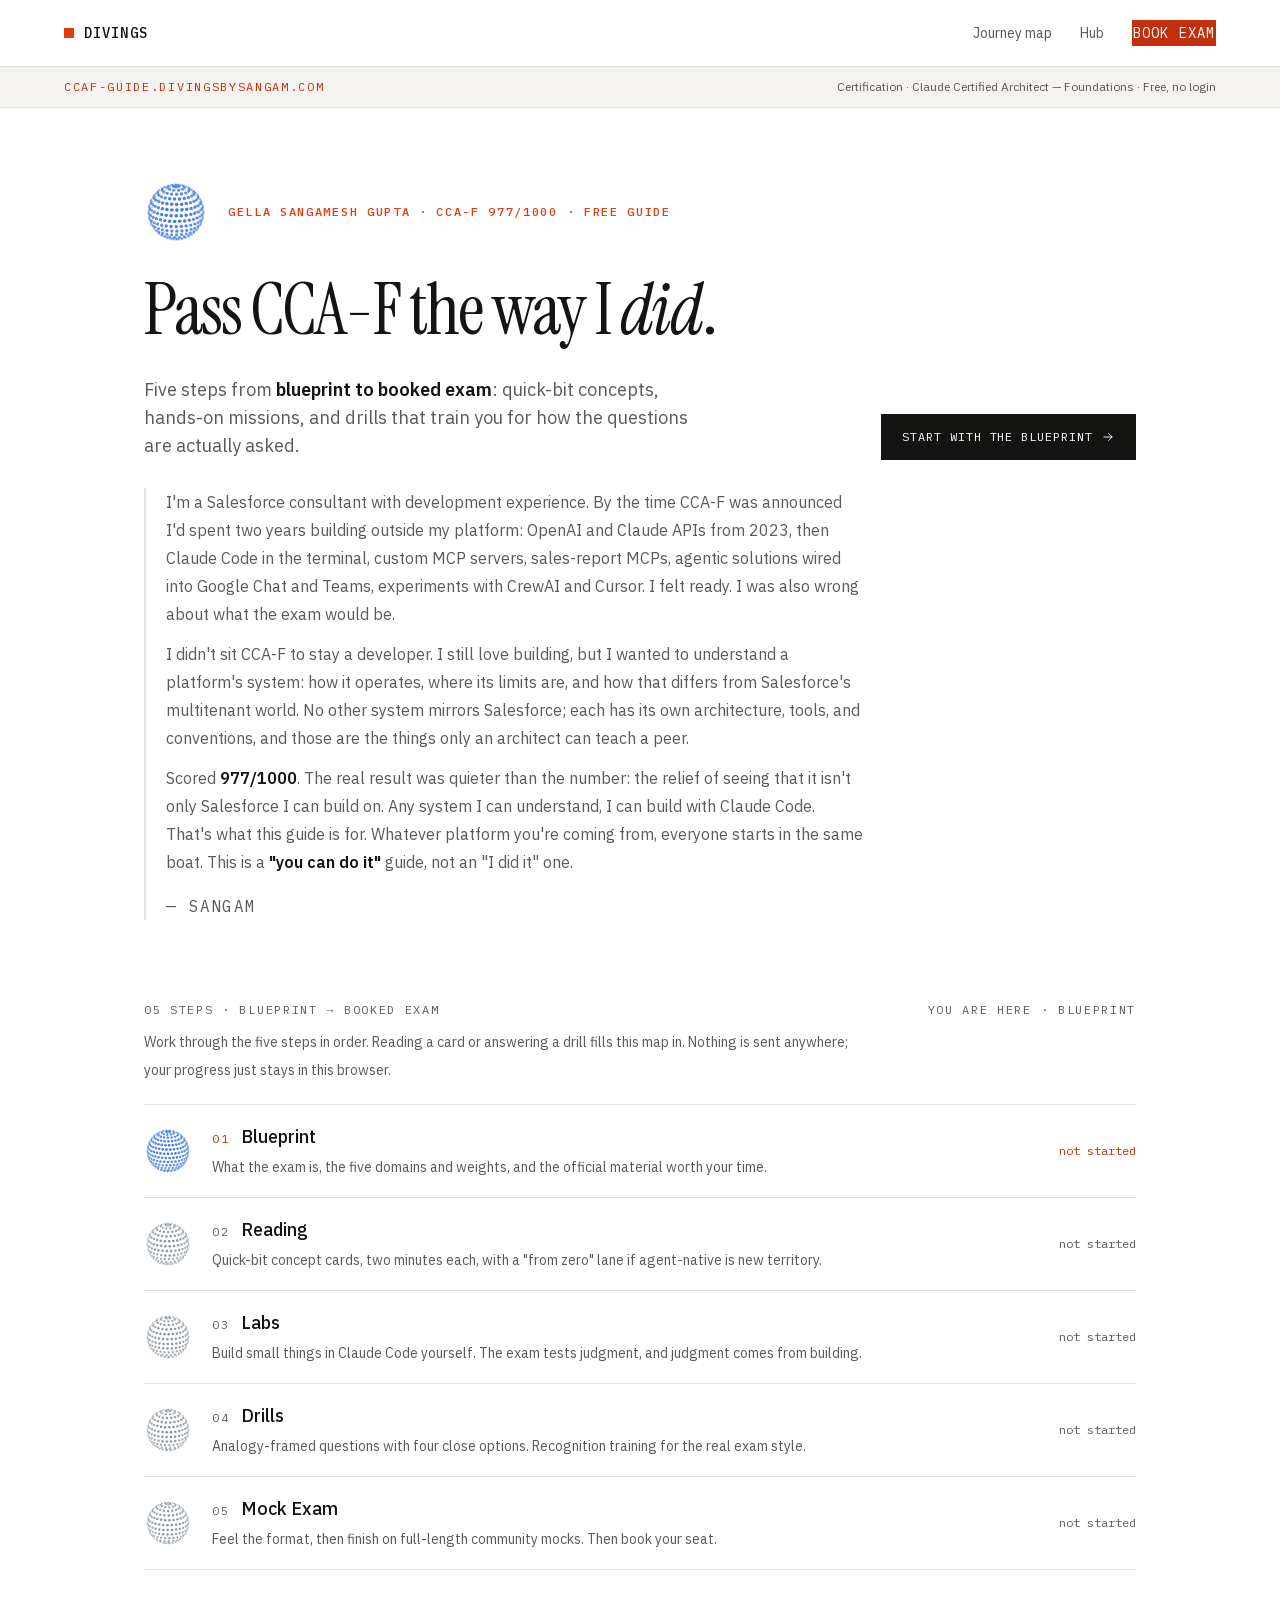
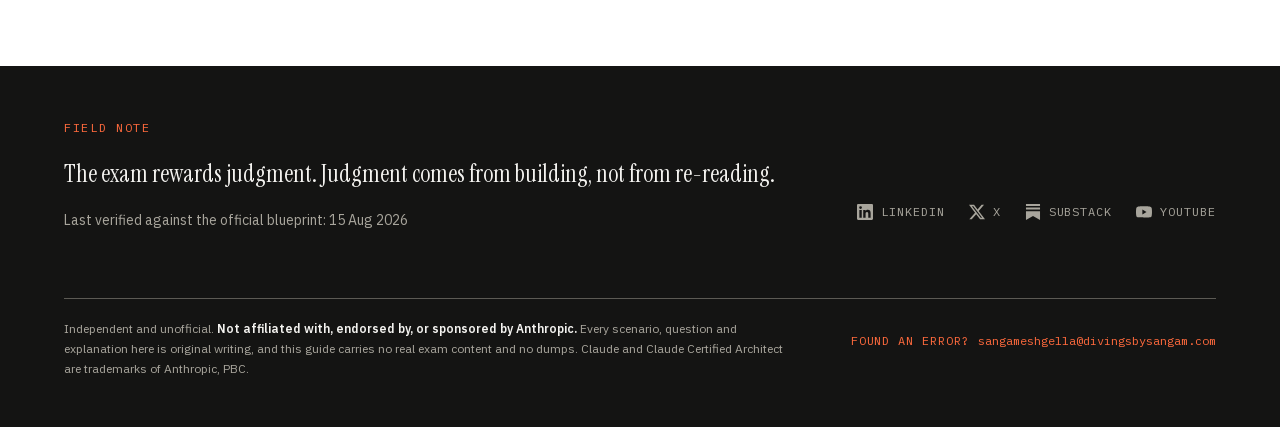
==== commit 417329c4: "fix: show the feedback address instead of hiding it in the mailto Reported as "Found an error, email" ====
--- a/demos/scaffold-preview.html
+++ b/demos/scaffold-preview.html
@@ -624,6 +624,12 @@
   padding: var(--spacing-2) 0; min-height: 24px; white-space: nowrap;
 }
 .foot-feedback a:hover { color: var(--color-inverse-foreground); text-decoration: underline; text-underline-offset: 3px; }
+/* The address is shown, not hidden in the href. Plenty of people have no
+   working mailto: handler (webmail, or a browser registered for the scheme),
+   and a link that silently does nothing is not a feedback route. Visible text
+   can still be read and copied. */
+.foot-feedback .addr { text-transform: none; letter-spacing: 0; }
+.foot-feedback a { flex-wrap: wrap; white-space: normal; }
 .ico-brand { width: 16px; height: 16px; flex: 0 0 16px; fill: currentColor; stroke: none; }
 .site-foot a:focus-visible { outline-color: var(--color-primary-on-inverse); }
 
@@ -725,7 +731,8 @@
       real exam content and no dumps. Claude and Claude Certified Architect are trademarks of Anthropic, PBC.
     </p>
     <p class="foot-feedback">
-      <a href="mailto:sangameshgella@divingsbysangam.com?subject=CCA-F%20Interactive%20Guide%20%E2%80%94%20feedback">Found an error? Email me</a>
+      <a href="mailto:sangameshgella@divingsbysangam.com?subject=CCA-F%20Interactive%20Guide%20feedback">Found an error?
+        <span class="addr">sangameshgella@divingsbysangam.com</span></a>
     </p>
   </div>
 </footer>
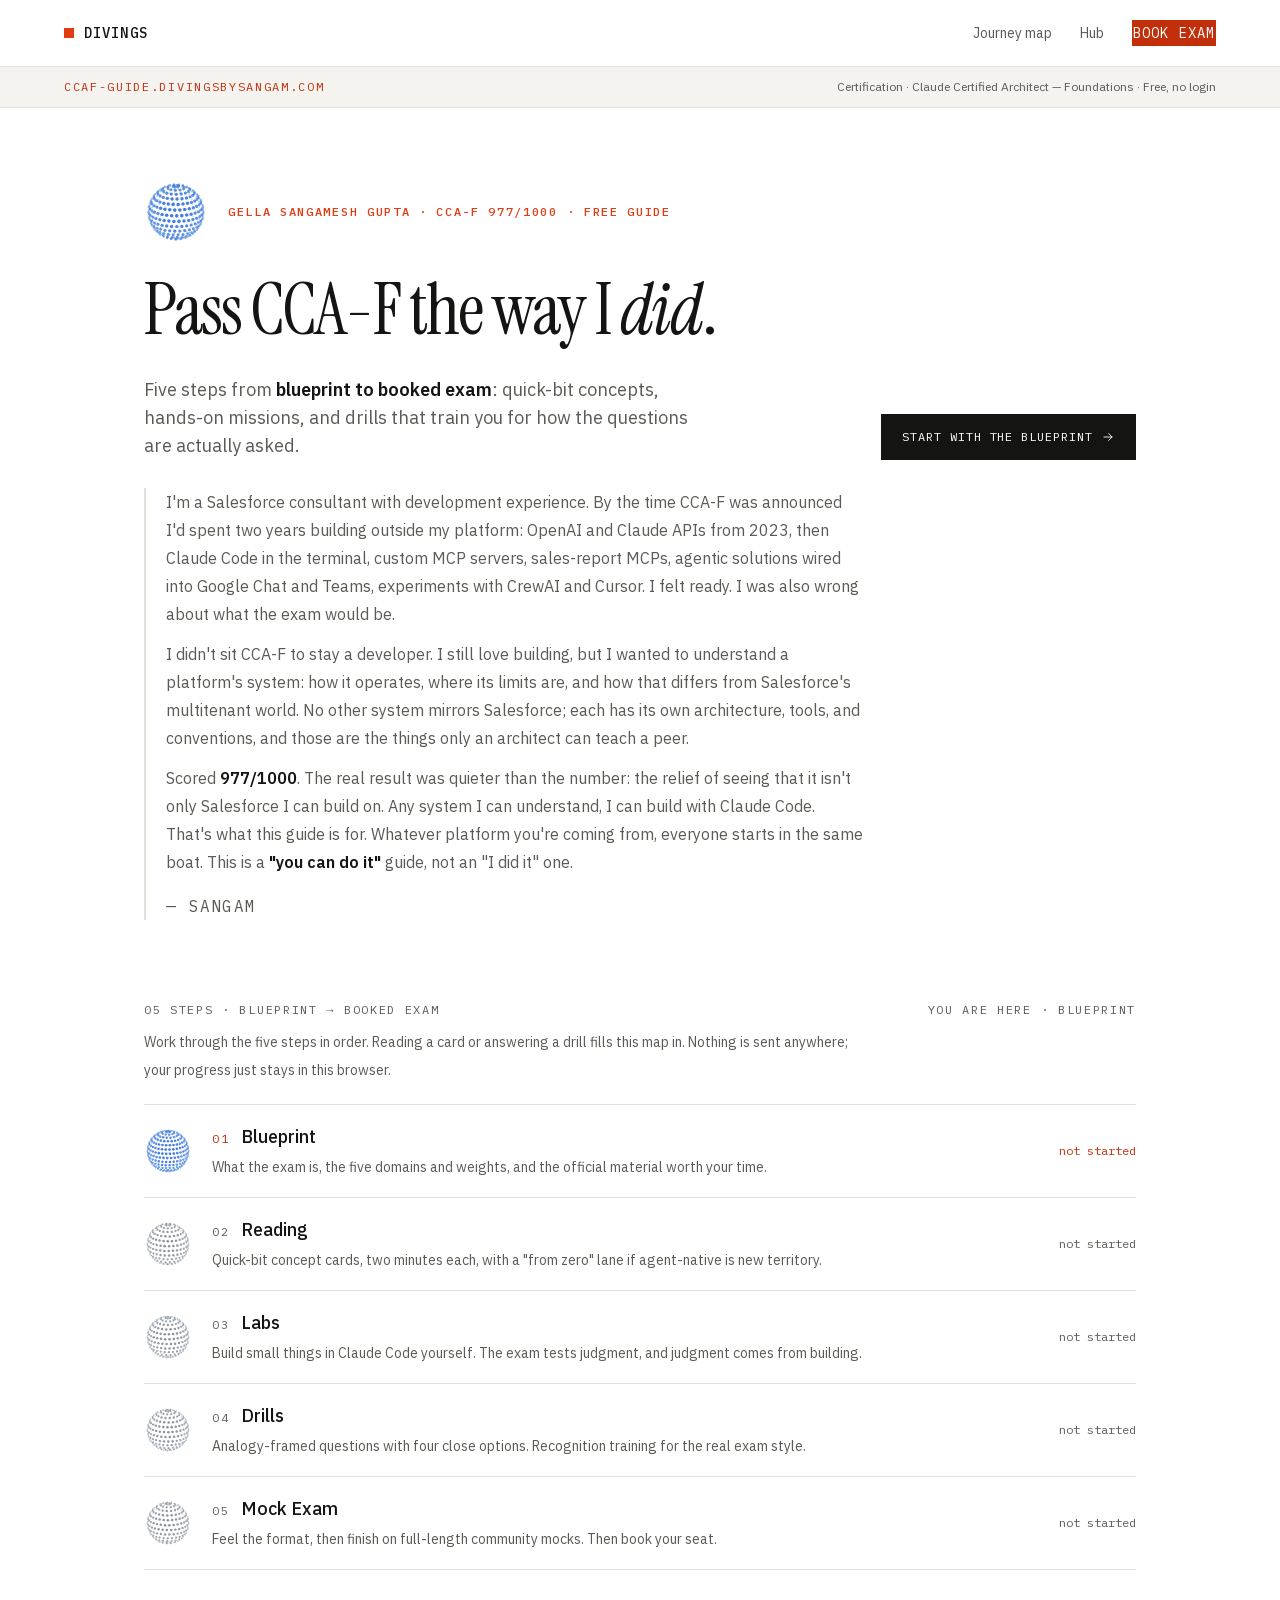
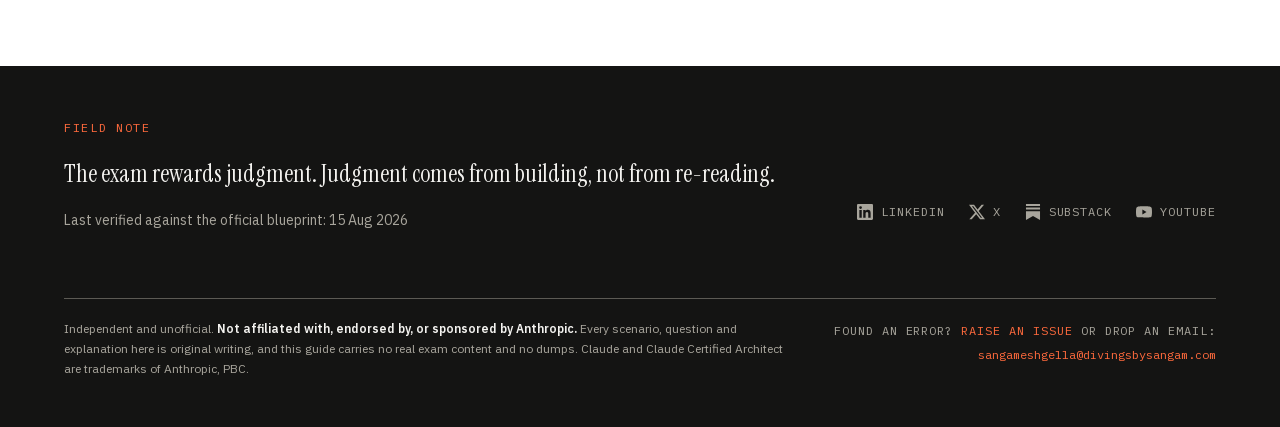
==== commit a5be2484: "feat: two feedback routes now the repo is public — issue or email The README told readers to "Open a" ====
--- a/demos/scaffold-preview.html
+++ b/demos/scaffold-preview.html
@@ -616,20 +616,26 @@
   color: var(--color-inverse-muted); max-width: 720px;
 }
 .foot-disclaimer strong { color: var(--color-inverse-foreground); font-weight: var(--font-weight-semibold); }
-.foot-feedback a {
-  display: inline-flex; align-items: center; gap: var(--spacing-2);
+/* Two routes, one line: an issue for people who read code, an address for
+   everyone else. The address is shown rather than hidden in the href, because
+   plenty of readers have no working mailto: handler (webmail, or a browser
+   registered for the scheme) and a link that silently does nothing is not a
+   feedback route. Visible text can still be read and copied. */
+.foot-feedback {
   font-family: var(--font-mono); font-size: var(--text-xs);
   letter-spacing: var(--tracking-wide); text-transform: uppercase;
+  line-height: var(--leading-snug); color: var(--color-inverse-muted);
+  max-width: 400px; text-align: right;
+}
+.foot-feedback a {
   color: var(--color-primary-on-inverse); text-decoration: none;
-  padding: var(--spacing-2) 0; min-height: 24px; white-space: nowrap;
+  padding: var(--spacing-1) 0;                 /* C3: keeps the hit area >= 24px */
 }
 .foot-feedback a:hover { color: var(--color-inverse-foreground); text-decoration: underline; text-underline-offset: 3px; }
-/* The address is shown, not hidden in the href. Plenty of people have no
-   working mailto: handler (webmail, or a browser registered for the scheme),
-   and a link that silently does nothing is not a feedback route. Visible text
-   can still be read and copied. */
 .foot-feedback .addr { text-transform: none; letter-spacing: 0; }
-.foot-feedback a { flex-wrap: wrap; white-space: normal; }
+/* Break between phrases, never inside one. Without this the line split at
+   "or drop an / email:", which reads like a typo. */
+.foot-feedback .nb { white-space: nowrap; }
 .ico-brand { width: 16px; height: 16px; flex: 0 0 16px; fill: currentColor; stroke: none; }
 .site-foot a:focus-visible { outline-color: var(--color-primary-on-inverse); }
 
@@ -650,6 +656,7 @@
   .card { padding: var(--spacing-5) 0; border-left: 0; border-right: 0; }
   .card.read { border-left: 2px solid var(--color-primary); padding-left: var(--spacing-4); }
   .foot-line { font-size: var(--text-xl); line-height: var(--leading-normal); }
+  .foot-feedback { text-align: left; max-width: none; }
   .deck-meta { flex-direction: column; align-items: flex-start; gap: var(--spacing-1); }
   .step-title-row { flex-wrap: wrap; }
   /* the two mono coordinates collided into each other on a phone */
@@ -730,9 +737,10 @@
       Every scenario, question and explanation here is original writing, and this guide carries no
       real exam content and no dumps. Claude and Claude Certified Architect are trademarks of Anthropic, PBC.
     </p>
-    <p class="foot-feedback">
-      <a href="mailto:sangameshgella@divingsbysangam.com?subject=CCA-F%20Interactive%20Guide%20feedback">Found an error?
-        <span class="addr">sangameshgella@divingsbysangam.com</span></a>
+    <p class="foot-feedback"><span class="nb">Found an error?</span>
+      <span class="nb"><a href="https://github.com/divingsbysangam/ccaf-interactive-guide/issues/new" target="_blank" rel="noopener">Raise an issue<span class="sr-only"> (opens in new tab)</span></a></span>
+      <span class="nb">or drop an email:</span>
+      <a href="mailto:sangameshgella@divingsbysangam.com?subject=CCA-F%20Interactive%20Guide%20feedback"><span class="addr">sangameshgella@divingsbysangam.com</span></a>
     </p>
   </div>
 </footer>
